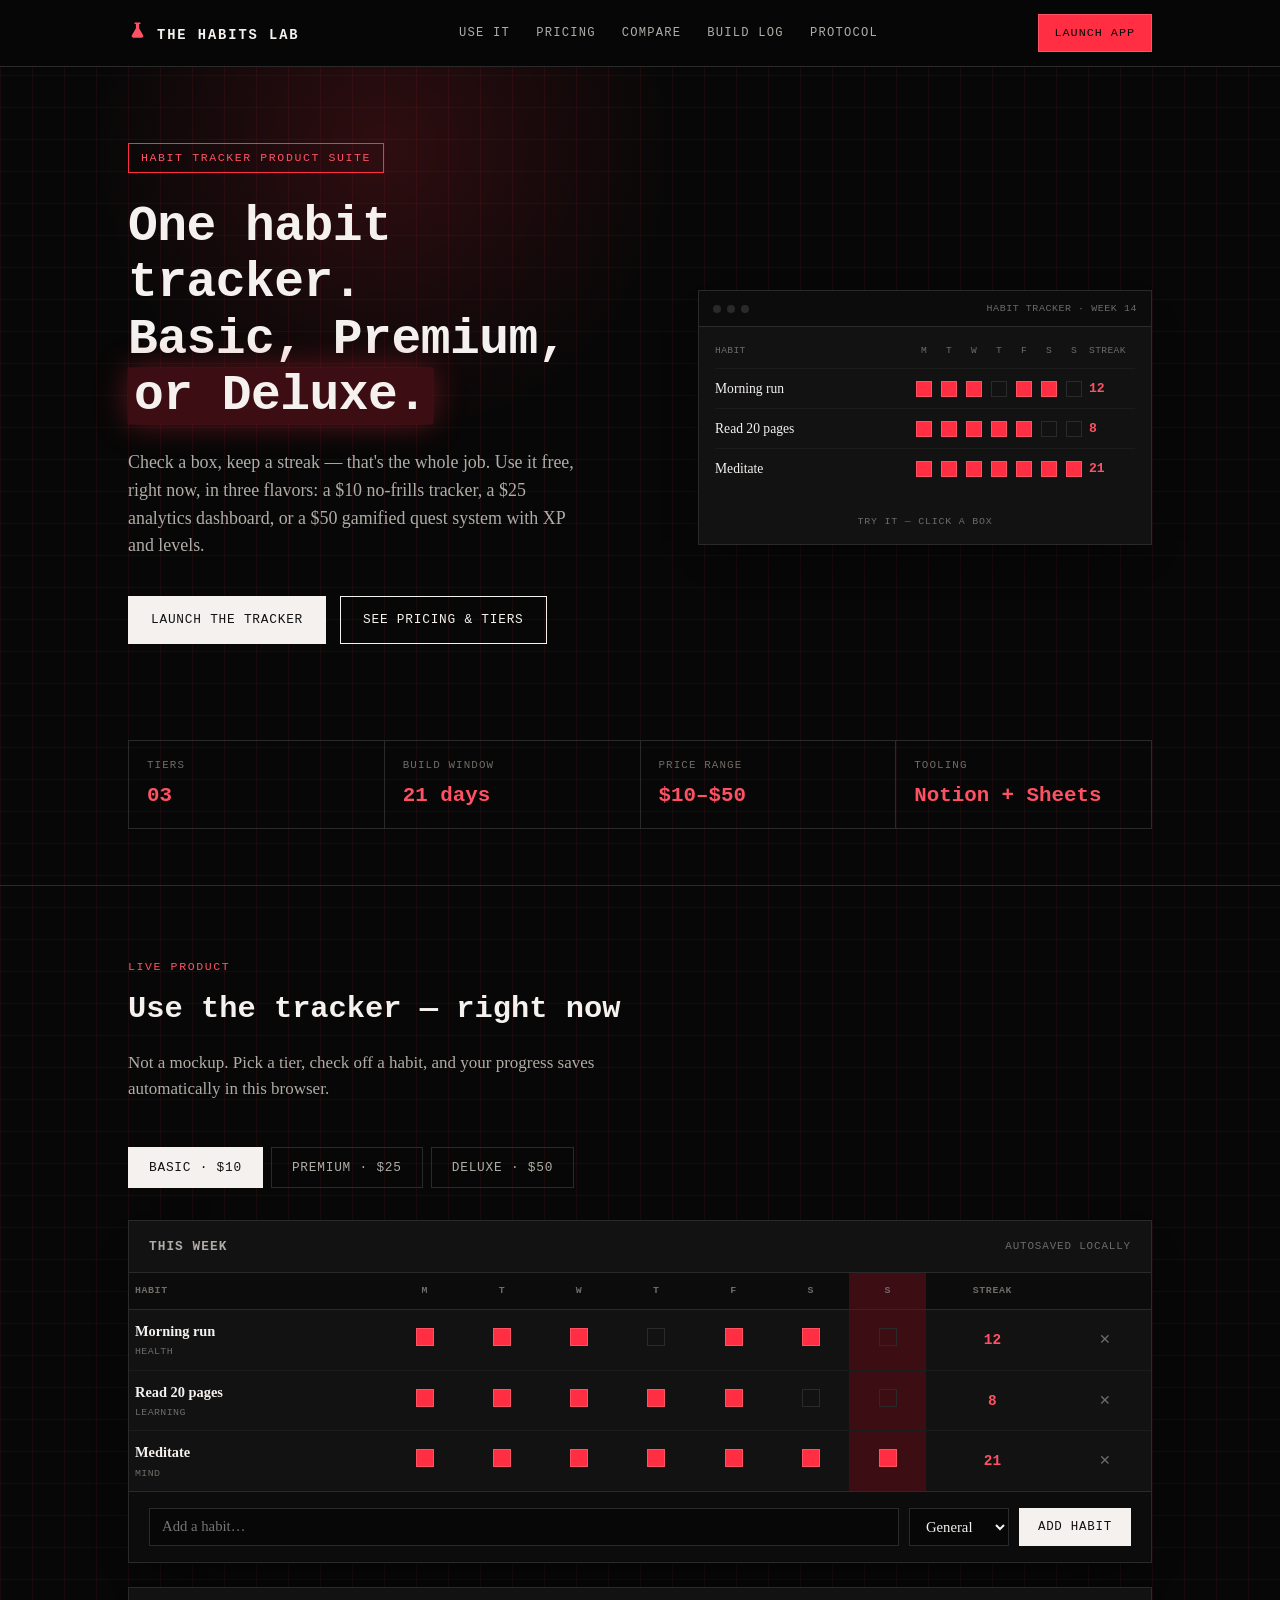
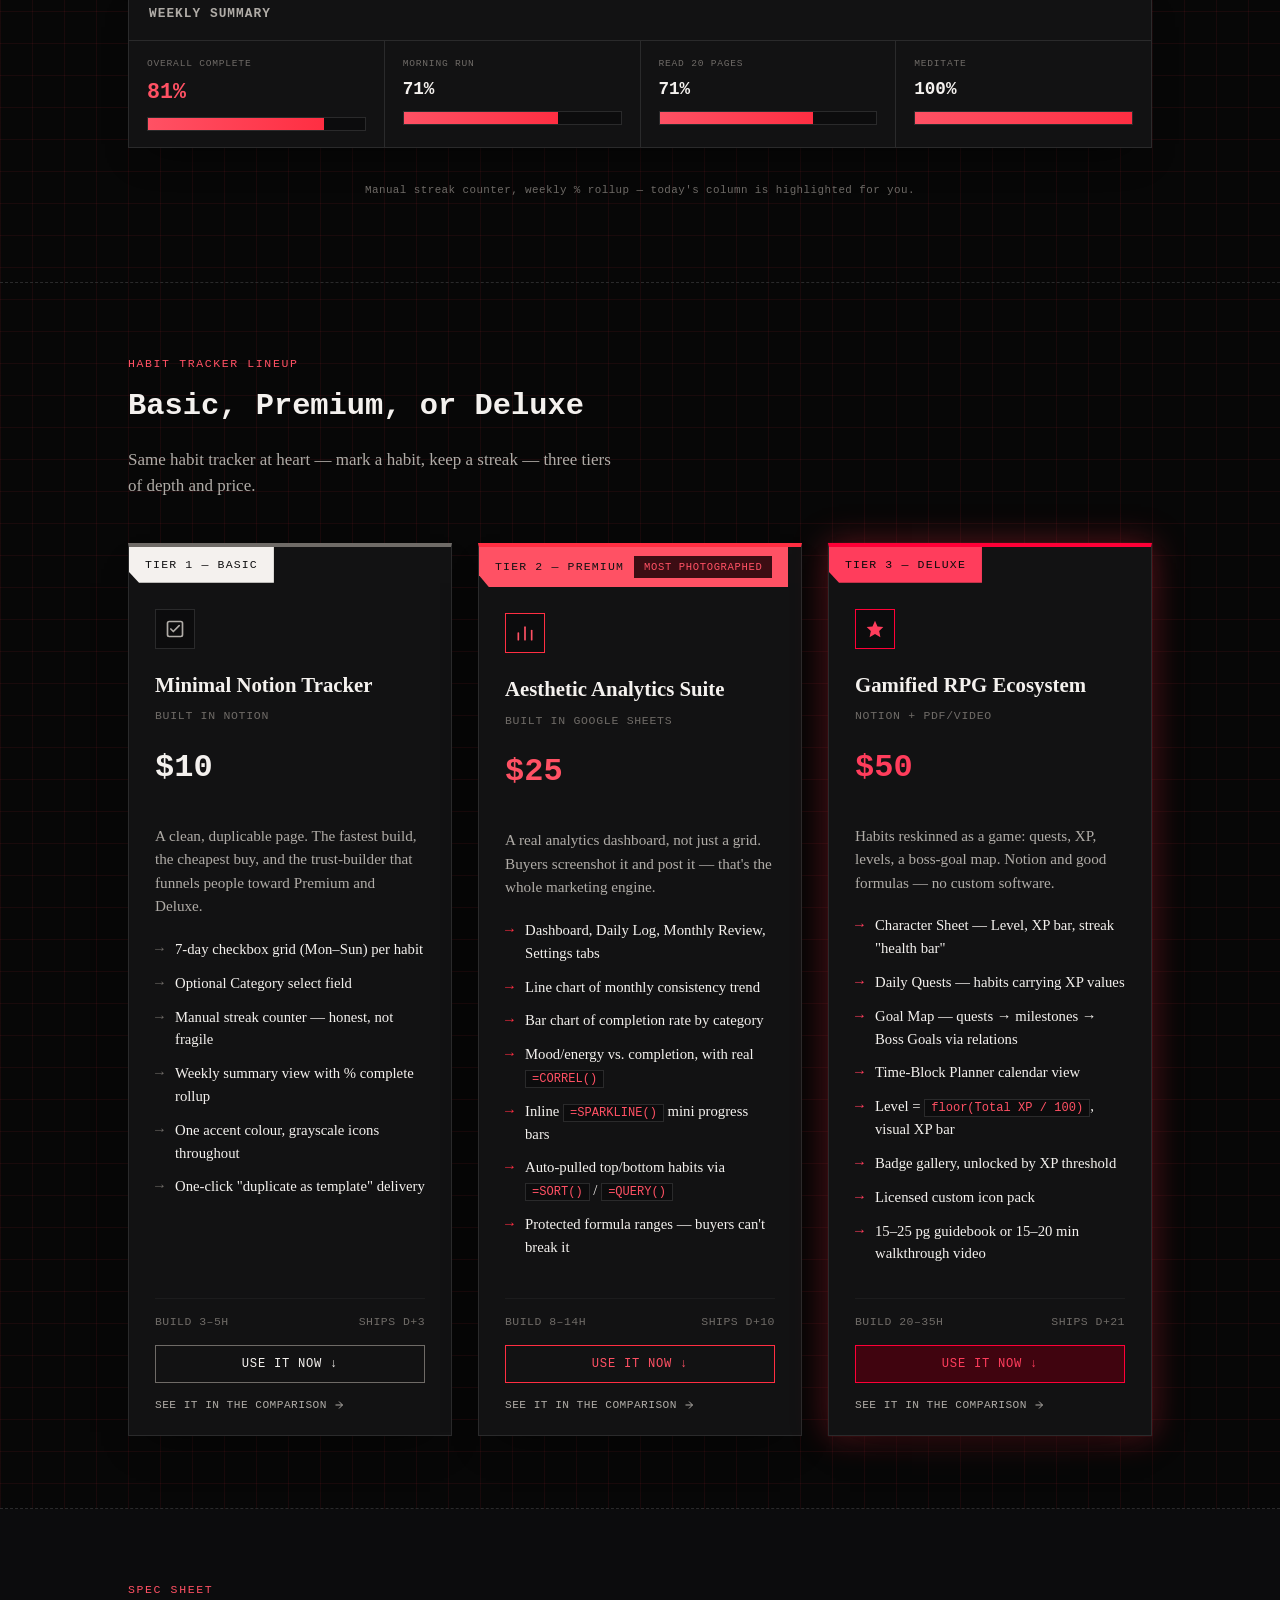
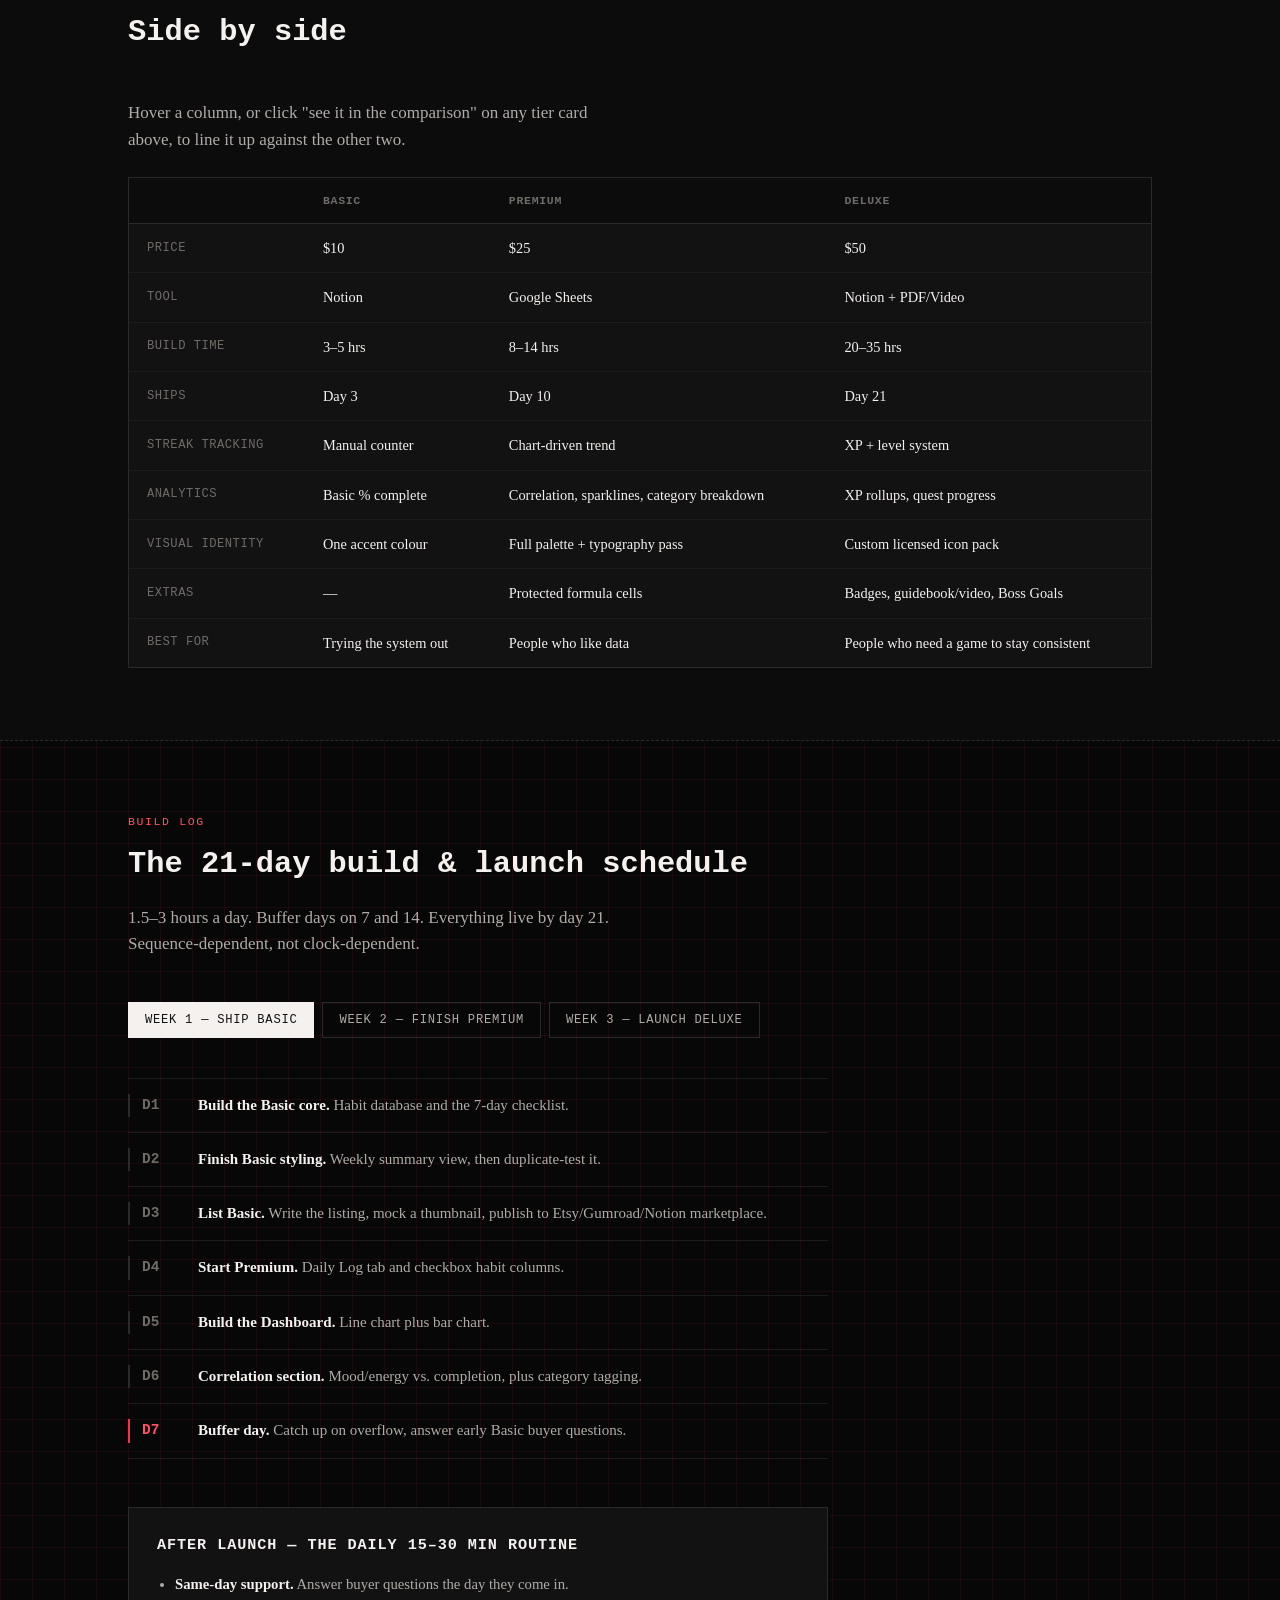
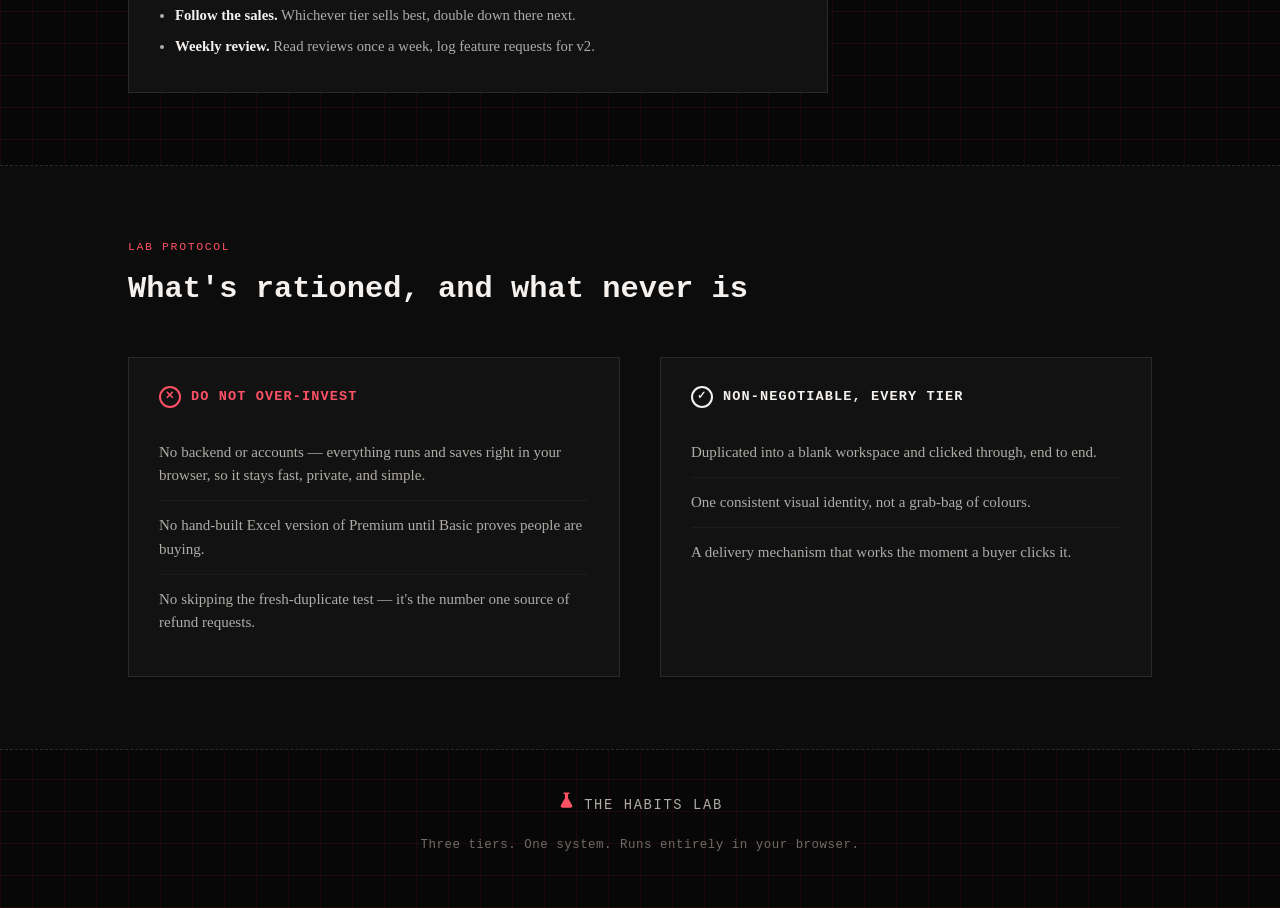
==== index.html @ ef9db080 "Fold Basic/Premium/Deluxe into a single, fully accessible one-page app Removes the separate basic.ht" ====
<!DOCTYPE html>
<html lang="en">
<head>
<meta charset="UTF-8">
<meta name="viewport" content="width=device-width, initial-scale=1.0">
<title>The Habits Lab — Habit Tracker: Basic, Premium &amp; Deluxe</title>
<meta name="description" content="The Habits Lab habit tracker, in three tiers: a $10 Notion checklist, a $25 Google Sheets analytics dashboard, and a $50 gamified Deluxe system. Specs, pricing, and the 21-day build log.">
<link rel="icon" href="data:image/svg+xml,<svg xmlns=%22http://www.w3.org/2000/svg%22 viewBox=%220 0 24 24%22><rect width=%2224%22 height=%2224%22 rx=%224%22 fill=%22%23070707%22/><path fill=%22%23ff2e42%22 d=%22M9 3a1 1 0 1 0 0 2h1v5.28L4.9 19.2A2 2 0 0 0 6.6 22.3h10.8a2 2 0 0 0 1.7-3.1L14 10.28V5h1a1 1 0 1 0 0-2H9z%22/></svg>">
<style>

  :root {
    --paper: #070707;
    --paper-raised: #121213;
    --paper-alt: #0c0c0d;
    --ink: #f4f1ee;
    --ink-soft: #b0aca7;
    --ink-faint: #6f6b67;
    --line: #2a2a2b;
    --line-soft: #1c1c1d;
    --accent: #ff2e42;
    --accent-strong: #ff5164;
    --accent-ink: #0a0a0a;
    --accent-tint: #3c0d13;
    --gold: #ff0037;
    --gold-strong: #ff3d5c;
    --gold-tint: #40040f;
    --verify: #f4f1ee;
    --glow: 0 0 1px rgba(255, 46, 66, 0.4), 0 0 32px rgba(255, 46, 66, 0.35);
    --glow-strong: 0 0 1px rgba(255, 61, 92, 0.6), 0 0 46px rgba(255, 20, 50, 0.55);
    --shadow: 0 18px 40px -22px rgba(0, 0, 0, 0.8);
    --shadow-hover: 0 26px 50px -18px rgba(0, 0, 0, 0.85);
    --grid-line: rgba(255, 46, 66, 0.075);
    --maxw: 1080px;
    --mono: ui-monospace, "SF Mono", "IBM Plex Mono", "Cascadia Mono", Menlo, Consolas, monospace;
    --serif: Georgia, "Iowan Old Style", "Palatino Linotype", "Book Antiqua", "PT Serif", serif;
  }

  /* Deliberately single-theme: the black/red identity holds regardless of the
     viewer's OS preference or theme toggle. */
  @media (prefers-color-scheme: light) { :root { color-scheme: dark; } }
  :root[data-theme="light"], :root[data-theme="dark"] { color-scheme: dark; }

  * { box-sizing: border-box; }
  html { scroll-behavior: smooth; }
  @media (prefers-reduced-motion: reduce) {
    html { scroll-behavior: auto; }
    * { animation-duration: 0.001ms !important; transition-duration: 0.001ms !important; }
  }

  body {
    margin: 0;
    background:
      repeating-linear-gradient(0deg, var(--grid-line) 0 1px, transparent 1px 32px),
      repeating-linear-gradient(90deg, var(--grid-line) 0 1px, transparent 1px 32px),
      var(--paper);
    color: var(--ink);
    font-family: var(--serif);
    line-height: 1.55;
    font-size: 17px;
  }

  .wrap { max-width: var(--maxw); margin: 0 auto; padding: 0 28px; }
  a { color: inherit; }

  .mono {
    font-family: var(--mono);
    text-transform: uppercase;
    letter-spacing: 0.08em;
  }

  code {
    font-family: var(--mono);
    background: var(--paper-alt);
    border: 1px solid var(--line);
    padding: 1px 6px;
    font-size: 0.82em;
    color: var(--accent-strong);
  }

  ::selection { background: var(--accent-tint); color: var(--ink); }

  /* ---------- Header ---------- */
  .site-header {
    position: sticky;
    top: 0;
    z-index: 50;
    background: color-mix(in srgb, var(--paper) 88%, transparent);
    backdrop-filter: blur(6px);
    border-bottom: 1px solid var(--line);
  }
  .header-inner {
    display: flex;
    align-items: center;
    justify-content: space-between;
    height: 66px;
    gap: 20px;
  }
  .brand {
    display: flex;
    align-items: baseline;
    gap: 10px;
    text-decoration: none;
    font-weight: 700;
  }
  .brand-mark { display: inline-flex; color: var(--accent-strong); }
  .brand-mark svg { width: 19px; height: 19px; }
  .brand-text { font-family: var(--mono); font-size: 0.86rem; letter-spacing: 0.14em; }

  .main-nav { display: flex; gap: 26px; }
  .main-nav a {
    font-family: var(--mono);
    text-decoration: none;
    color: var(--ink-soft);
    font-size: 0.76rem;
    letter-spacing: 0.1em;
    text-transform: uppercase;
    transition: color 0.15s ease;
  }
  .main-nav a:hover { color: var(--accent-strong); }

  .nav-cta {
    text-decoration: none;
    font-family: var(--mono);
    font-size: 0.74rem;
    letter-spacing: 0.08em;
    text-transform: uppercase;
    background: var(--accent);
    color: var(--accent-ink);
    padding: 9px 16px;
    white-space: nowrap;
    border: 1px solid var(--accent-strong);
    transition: background-color 0.15s ease, box-shadow 0.15s ease;
  }
  .nav-cta:hover { background: var(--accent-strong); box-shadow: var(--glow); }

  @media (max-width: 760px) { .main-nav { display: none; } }

  /* ---------- Hero ---------- */
  .hero { position: relative; padding: 76px 0 56px; border-bottom: 1px solid var(--line); overflow: hidden; }
  .hero::before {
    content: "";
    position: absolute;
    inset: 0;
    z-index: 0;
    pointer-events: none;
    background: radial-gradient(420px circle at var(--mx, 30%) var(--my, 10%), rgba(255, 46, 66, 0.16), transparent 70%);
  }
  .hero > .wrap { position: relative; z-index: 1; }
  .hero-grid { display: grid; grid-template-columns: 1.15fr 1fr; gap: 48px; align-items: center; margin-bottom: 48px; }
  @media (max-width: 900px) { .hero-grid { grid-template-columns: 1fr; } }
  .hero-tag {
    display: inline-block;
    font-family: var(--mono);
    font-size: 0.72rem;
    letter-spacing: 0.14em;
    text-transform: uppercase;
    color: var(--accent-strong);
    border: 1px solid var(--accent);
    padding: 5px 12px;
    margin-bottom: 26px;
  }
  .hero h1 {
    font-family: var(--mono);
    font-weight: 700;
    font-size: clamp(2rem, 4.4vw, 3.1rem);
    line-height: 1.14;
    letter-spacing: -0.01em;
    text-wrap: balance;
    max-width: 15ch;
    margin: 0 0 24px;
  }
  .hero h1 em {
    font-style: normal;
    background: var(--accent-tint);
    box-shadow: var(--glow);
    padding: 0 6px;
    box-decoration-break: clone;
    -webkit-box-decoration-break: clone;
  }
  .hero-sub {
    font-size: 1.12rem;
    color: var(--ink-soft);
    max-width: 52ch;
    margin: 0 0 36px;
  }
  .hero-actions { display: flex; gap: 14px; flex-wrap: wrap; margin-bottom: 48px; }
  .btn {
    font-family: var(--mono);
    text-decoration: none;
    font-size: 0.8rem;
    letter-spacing: 0.06em;
    text-transform: uppercase;
    padding: 13px 22px;
    display: inline-block;
    border: 1px solid var(--ink);
    transition: transform 0.12s ease, background 0.12s ease, color 0.12s ease;
  }
  .btn:hover { transform: translateY(-2px); }
  .btn-primary { background: var(--ink); color: var(--paper-raised); }
  .btn-primary:hover { background: var(--accent-strong); border-color: var(--accent-strong); color: var(--accent-ink); box-shadow: var(--glow); }
  .btn-ghost { background: transparent; color: var(--ink); }
  .btn-ghost:hover { border-color: var(--accent); color: var(--accent-strong); box-shadow: var(--glow); }

  .spec-sheet {
    display: grid;
    grid-template-columns: repeat(4, 1fr);
    border-top: 1px solid var(--line);
    border-left: 1px solid var(--line);
  }
  .spec-cell {
    border-right: 1px solid var(--line);
    border-bottom: 1px solid var(--line);
    padding: 16px 18px;
  }
  .spec-k {
    display: block;
    font-family: var(--mono);
    font-size: 0.68rem;
    letter-spacing: 0.1em;
    color: var(--ink-faint);
    text-transform: uppercase;
    margin-bottom: 6px;
  }
  .spec-v {
    font-family: var(--mono);
    font-size: 1.3rem;
    font-weight: 700;
    font-variant-numeric: tabular-nums;
    color: var(--accent-strong);
  }
  @media (max-width: 640px) { .spec-sheet { grid-template-columns: repeat(2, 1fr); } }

  /* ---------- Hero habit-tracker mockup ---------- */
  .tracker-preview {
    border: 1px solid var(--line);
    background: var(--paper-raised);
    box-shadow: var(--shadow);
  }
  .preview-bar {
    display: flex;
    align-items: center;
    gap: 6px;
    padding: 10px 14px;
    border-bottom: 1px solid var(--line);
    background: var(--paper-alt);
  }
  .preview-bar i { width: 8px; height: 8px; border-radius: 50%; background: var(--line); display: inline-block; }
  .preview-bar-title {
    margin-left: auto;
    font-family: var(--mono);
    font-size: 0.62rem;
    letter-spacing: 0.06em;
    color: var(--ink-faint);
  }
  .preview-body { padding: 8px 16px 16px; }
  .preview-row {
    display: grid;
    grid-template-columns: 1.3fr repeat(7, 20px) 46px;
    align-items: center;
    gap: 5px;
    padding: 9px 0;
    border-bottom: 1px solid var(--line-soft);
  }
  .preview-row:last-child { border-bottom: none; }
  .preview-head {
    font-family: var(--mono);
    font-size: 0.6rem;
    letter-spacing: 0.04em;
    color: var(--ink-faint);
    text-transform: uppercase;
  }
  .preview-head span { text-align: center; }
  .preview-head span:first-child, .preview-head span:last-child { text-align: left; }
  .preview-habit { font-size: 0.85rem; }
  .chk {
    appearance: none;
    -webkit-appearance: none;
    width: 16px;
    height: 16px;
    border: 1px solid var(--line);
    border-radius: 0;
    justify-self: center;
    display: inline-block;
    padding: 0;
    margin: 0;
    background: transparent;
    cursor: pointer;
    transition: background-color 0.12s ease, border-color 0.12s ease, transform 0.08s ease;
  }
  .chk:hover { border-color: var(--accent); transform: scale(1.15); }
  .chk:focus-visible { outline: 2px solid var(--accent); outline-offset: 2px; }
  .chk.on { background: var(--accent); border-color: var(--accent-strong); }
  .preview-streak {
    font-family: var(--mono);
    font-variant-numeric: tabular-nums;
    font-weight: 700;
    font-size: 0.82rem;
    color: var(--accent-strong);
    transition: color 0.15s ease;
  }
  .preview-streak.bump { color: var(--ink); text-shadow: 0 0 12px rgba(255, 46, 66, 0.9); }
  .preview-hint {
    text-align: center;
    font-size: 0.62rem;
    letter-spacing: 0.08em;
    color: var(--ink-faint);
    padding: 10px 0 14px;
  }

  /* ---------- Sections ---------- */
  .section { padding: 72px 0; border-bottom: 1px dashed var(--line); }
  .section-alt { background: var(--paper-alt); }
  .section-head { margin-bottom: 44px; }
  .section-kicker {
    font-family: var(--mono);
    font-size: 0.72rem;
    letter-spacing: 0.14em;
    text-transform: uppercase;
    color: var(--accent-strong);
    display: block;
    margin-bottom: 10px;
  }
  .section-title {
    font-family: var(--mono);
    font-weight: 700;
    font-size: clamp(1.4rem, 2.6vw, 1.9rem);
    margin: 0 0 12px;
    text-wrap: balance;
  }
  .section-sub { color: var(--ink-soft); max-width: 58ch; }

  /* ---------- Tier cards ---------- */
  .tier-grid {
    display: grid;
    grid-template-columns: repeat(3, 1fr);
    gap: 26px;
    perspective: 1200px;
  }
  @media (max-width: 940px) { .tier-grid { grid-template-columns: 1fr; } }

  .tier-card {
    background: var(--paper-raised);
    border: 1px solid var(--line);
    border-top: 4px solid var(--ink-faint);
    box-shadow: var(--shadow);
    display: flex;
    flex-direction: column;
    animation: card-in 0.5s ease both;
    transition: transform 0.15s ease-out, box-shadow 0.22s ease, border-color 0.22s ease;
    will-change: transform;
  }
  .tier-card:hover { transform: translateY(-6px); box-shadow: var(--shadow-hover); }
  .tier-card.tier-premium { border-top-color: var(--accent); }
  .tier-card.tier-deluxe { border-top-color: var(--gold); box-shadow: var(--shadow), var(--glow); }
  .tier-card.tier-deluxe:hover { box-shadow: var(--shadow-hover), var(--glow-strong); }
  .tier-card:nth-child(1) { animation-delay: 0s; }
  .tier-card:nth-child(2) { animation-delay: 0.08s; }
  .tier-card:nth-child(3) { animation-delay: 0.16s; }
  @keyframes card-in {
    from { opacity: 0; transform: translateY(14px); }
    to { opacity: 1; transform: translateY(0); }
  }
  @media (prefers-reduced-motion: reduce) { .tier-card { transition: none; } }

  .tier-tag {
    font-family: var(--mono);
    font-size: 0.72rem;
    letter-spacing: 0.1em;
    text-transform: uppercase;
    color: var(--paper-raised);
    background: var(--ink);
    padding: 9px 16px;
    align-self: flex-start;
    clip-path: polygon(0 0, 100% 0, 100% 100%, 10px 100%, 0 70%);
  }
  .tier-card.tier-premium .tier-tag { background: var(--accent-strong); }
  .tier-card.tier-deluxe .tier-tag { background: var(--gold-strong); color: var(--accent-ink); }
  .featured-badge {
    display: inline-block;
    font-family: var(--mono);
    font-size: 0.66rem;
    letter-spacing: 0.06em;
    text-transform: uppercase;
    color: var(--accent-strong);
    background: var(--accent-tint);
    padding: 3px 10px;
    margin-left: 10px;
  }

  .tier-body { padding: 26px 26px 24px; display: flex; flex-direction: column; flex-grow: 1; }

  .tier-icon {
    width: 40px;
    height: 40px;
    display: flex;
    align-items: center;
    justify-content: center;
    border: 1px solid var(--line);
    background: var(--paper-alt);
    color: var(--ink-soft);
    margin-bottom: 16px;
  }
  .tier-icon svg { width: 20px; height: 20px; stroke: currentColor; fill: none; stroke-width: 2; stroke-linecap: round; stroke-linejoin: round; }
  .tier-card.tier-premium .tier-icon { color: var(--accent-strong); border-color: var(--accent); }
  .tier-card.tier-deluxe .tier-icon { color: var(--gold-strong); border-color: var(--gold); }
  .tier-card.tier-deluxe .tier-icon svg { fill: currentColor; stroke: none; }

  .tier-name { font-size: 1.3rem; font-weight: 700; margin: 4px 0 6px; }
  .tier-tool { font-family: var(--mono); font-size: 0.72rem; letter-spacing: 0.06em; color: var(--ink-faint); text-transform: uppercase; margin-bottom: 18px; }

  .tier-price {
    font-family: var(--mono);
    font-size: 2rem;
    font-weight: 700;
    font-variant-numeric: tabular-nums;
    color: var(--accent-strong);
    margin-bottom: 16px;
  }
  .tier-card.tier-basic .tier-price { color: var(--ink); }
  .tier-card.tier-deluxe .tier-price { color: var(--gold-strong); }
  .tier-price span { color: var(--ink-faint); font-weight: 400; font-size: 1.1rem; margin: 0 3px; }

  .tier-desc { color: var(--ink-soft); font-size: 0.95rem; margin-bottom: 20px; }

  .tier-features { list-style: none; margin: 0 0 22px; padding: 0; flex-grow: 1; }
  .tier-features li {
    position: relative;
    padding-left: 20px;
    margin-bottom: 11px;
    font-size: 0.92rem;
  }
  .tier-features li::before {
    content: "\2192";
    position: absolute;
    left: 0;
    color: var(--accent);
    font-family: var(--mono);
  }
  .tier-card.tier-basic .tier-features li::before { color: var(--ink-faint); }
  .tier-card.tier-deluxe .tier-features li::before { color: var(--gold-strong); }

  .tier-meta {
    display: flex;
    justify-content: space-between;
    font-family: var(--mono);
    font-size: 0.72rem;
    letter-spacing: 0.04em;
    color: var(--ink-faint);
    border-top: 1px solid var(--line-soft);
    padding-top: 14px;
    text-transform: uppercase;
    margin-bottom: 14px;
  }

  .tier-demo-btn {
    display: block;
    width: 100%;
    text-align: center;
    text-decoration: none;
    font-family: var(--mono);
    font-size: 0.76rem;
    letter-spacing: 0.06em;
    text-transform: uppercase;
    color: var(--ink);
    background: transparent;
    border: 1px solid var(--ink);
    padding: 11px 16px;
    margin-bottom: 16px;
    cursor: pointer;
    transition: background-color 0.15s ease, color 0.15s ease, box-shadow 0.15s ease, transform 0.12s ease;
  }
  .tier-demo-btn:focus-visible { outline: 2px solid var(--accent); outline-offset: 2px; }
  .tier-demo-btn:hover { background: var(--accent-strong); border-color: var(--accent-strong); color: var(--accent-ink); box-shadow: var(--glow); transform: translateY(-1px); }
  .tier-card.tier-basic .tier-demo-btn { border-color: var(--ink-faint); }
  .tier-card.tier-premium .tier-demo-btn { border-color: var(--accent); color: var(--accent-strong); }
  .tier-card.tier-premium .tier-demo-btn:hover { color: var(--accent-ink); }
  .tier-card.tier-deluxe .tier-demo-btn { border-color: var(--gold); color: var(--gold-strong); background: var(--gold-tint); }
  .tier-card.tier-deluxe .tier-demo-btn:hover { background: var(--gold-strong); color: var(--accent-ink); box-shadow: var(--glow-strong); }

  .tier-compare-link {
    display: inline-flex;
    align-items: center;
    gap: 6px;
    font-family: var(--mono);
    font-size: 0.7rem;
    letter-spacing: 0.04em;
    text-transform: uppercase;
    color: var(--ink-soft);
    text-decoration: none;
    background: none;
    border: none;
    padding: 0;
    cursor: pointer;
  }
  .tier-compare-link:hover { color: var(--accent-strong); }
  .tier-compare-link svg { width: 12px; height: 12px; stroke: currentColor; fill: none; stroke-width: 2; transition: transform 0.15s ease; }
  .tier-compare-link:hover svg { transform: translateX(3px); }

  /* ---------- Compare table ---------- */
  .table-scroll { overflow-x: auto; border: 1px solid var(--line); background: var(--paper-raised); }
  .compare-table { width: 100%; border-collapse: collapse; min-width: 640px; }
  .compare-table th, .compare-table td {
    text-align: left;
    padding: 13px 18px;
    border-bottom: 1px solid var(--line-soft);
    font-size: 0.9rem;
    transition: background-color 0.2s ease;
  }
  .compare-table td.col-hover, .compare-table th.col-hover { background: var(--accent-tint); }
  .compare-table thead th {
    font-family: var(--mono);
    font-size: 0.72rem;
    letter-spacing: 0.06em;
    text-transform: uppercase;
    color: var(--ink-faint);
    background: var(--paper-alt);
    border-bottom: 1px solid var(--line);
  }
  .compare-table td:first-child, .compare-table th:first-child {
    font-family: var(--mono);
    font-size: 0.76rem;
    letter-spacing: 0.04em;
    text-transform: uppercase;
    color: var(--ink-faint);
    white-space: nowrap;
  }
  .compare-table tbody tr:last-child td { border-bottom: none; }
  .compare-table td.num { font-variant-numeric: tabular-nums; }

  /* ---------- Build log ---------- */
  .week-tabs { display: flex; gap: 8px; flex-wrap: wrap; margin-bottom: 40px; }
  .week-tab {
    font-family: var(--mono);
    cursor: pointer;
    background: transparent;
    border: 1px solid var(--line);
    color: var(--ink-soft);
    font-size: 0.76rem;
    letter-spacing: 0.06em;
    text-transform: uppercase;
    padding: 10px 16px;
    transition: all 0.15s ease;
  }
  .week-tab:hover { border-color: var(--accent); color: var(--accent-strong); }
  .week-tab.active { background: var(--ink); border-color: var(--ink); color: var(--paper-raised); }

  .day-list { display: none; list-style: none; margin: 0; padding: 0; max-width: 700px; }
  .day-list.active { display: block; }
  .day-list li {
    display: grid;
    grid-template-columns: 52px 1fr;
    gap: 18px;
    padding: 15px 0;
    border-bottom: 1px solid var(--line-soft);
  }
  .day-list li:first-child { border-top: 1px solid var(--line-soft); }
  .day-num {
    font-family: var(--mono);
    font-weight: 700;
    font-size: 0.9rem;
    color: var(--ink-faint);
    padding-left: 12px;
    border-left: 2px solid var(--line);
  }
  .day-list li.buffer .day-num { color: var(--accent-strong); border-left-color: var(--accent); }
  .day-list li div:last-child { color: var(--ink-soft); font-size: 0.94rem; }
  .day-list li strong { color: var(--ink); font-weight: 700; }

  .log-note {
    max-width: 700px;
    margin: 48px 0 0;
    border: 1px solid var(--line);
    background: var(--paper-raised);
    padding: 26px 28px;
  }
  .log-note h3 { font-family: var(--mono); font-size: 0.95rem; text-transform: uppercase; letter-spacing: 0.06em; margin: 0 0 16px; }
  .log-note ul { padding-left: 18px; margin: 0; color: var(--ink-soft); font-size: 0.92rem; }
  .log-note li { margin-bottom: 8px; }
  .log-note strong { color: var(--ink); }

  /* ---------- Protocol / philosophy ---------- */
  .protocol-grid { display: grid; grid-template-columns: 1fr 1fr; gap: 40px; }
  @media (max-width: 800px) { .protocol-grid { grid-template-columns: 1fr; } }
  .protocol-card { border: 1px solid var(--line); background: var(--paper-raised); padding: 28px 30px; }
  .protocol-card h3 {
    font-family: var(--mono);
    font-size: 0.85rem;
    letter-spacing: 0.08em;
    text-transform: uppercase;
    margin: 0 0 20px;
    display: flex;
    align-items: center;
    gap: 10px;
  }
  .stamp { display: inline-flex; align-items: center; justify-content: center; width: 22px; height: 22px; border: 2px solid currentColor; border-radius: 50%; font-size: 0.7rem; font-weight: 700; }
  .protocol-card.no h3 { color: var(--accent-strong); }
  .protocol-card.yes h3 { color: var(--verify); }
  .protocol-card ul { list-style: none; margin: 0; padding: 0; }
  .protocol-card li { padding: 13px 0; border-bottom: 1px solid var(--line-soft); color: var(--ink-soft); font-size: 0.94rem; }
  .protocol-card li:last-child { border-bottom: none; }

  /* ---------- Footer ---------- */
  .site-footer { padding: 40px 0; }
  .footer-inner {
    display: flex;
    flex-direction: column;
    align-items: center;
    gap: 8px;
    text-align: center;
    color: var(--ink-faint);
    font-family: var(--mono);
    font-size: 0.78rem;
    letter-spacing: 0.04em;
  }
  .footer-inner .brand-text { color: var(--ink-soft); letter-spacing: 0.12em; }

  /* ---------- Scroll progress ---------- */
  .scroll-bar {
    position: fixed;
    top: 0;
    left: 0;
    height: 3px;
    width: 0%;
    background: linear-gradient(90deg, var(--accent-strong), var(--accent));
    box-shadow: 0 0 10px rgba(255, 46, 66, 0.7);
    z-index: 200;
  }
  @media (prefers-reduced-motion: reduce) { .scroll-bar { transition: none; } }

  /* ---------- Perfect-week flash ---------- */
  @keyframes row-flash {
    0% { background-color: transparent; }
    25% { background-color: var(--accent-tint); box-shadow: inset 0 0 24px rgba(255, 46, 66, 0.5); }
    100% { background-color: transparent; box-shadow: none; }
  }
  .preview-row.flash { animation: row-flash 0.9s ease; }

  /* ---------- Accessibility utilities ---------- */
  .visually-hidden { position: absolute; width: 1px; height: 1px; padding: 0; margin: -1px; overflow: hidden; clip: rect(0,0,0,0); white-space: nowrap; border: 0; }
  .skip-link { position: absolute; left: -9999px; top: 0; background: var(--ink); color: var(--paper-raised); font-family: var(--mono); font-size: 0.8rem; letter-spacing: 0.06em; text-transform: uppercase; padding: 12px 18px; z-index: 1000; text-decoration: none; }
  .skip-link:focus { left: 12px; top: 12px; }

  /* ---------- App switcher (live product) ---------- */
  .app-tabs { display: flex; gap: 8px; flex-wrap: wrap; margin-bottom: 32px; }
  .app-tab { font-family: var(--mono); cursor: pointer; background: transparent; border: 1px solid var(--line); color: var(--ink-soft); font-size: 0.8rem; letter-spacing: 0.06em; text-transform: uppercase; padding: 12px 20px; transition: all 0.15s ease; }
  .app-tab:hover { border-color: var(--accent); color: var(--accent-strong); }
  .app-tab:focus-visible { outline: 2px solid var(--accent); outline-offset: 2px; }
  .app-tab.active { background: var(--ink); border-color: var(--ink); color: var(--paper-raised); }
  .app-tab[data-app="deluxe"].active { background: var(--gold-strong); border-color: var(--gold-strong); color: var(--accent-ink); }
  .app-panel { display: none; }
  .app-panel.active { display: block; }

  /* Shared panel components (used by all three trackers) */
  .panel { background: var(--paper-raised); border: 1px solid var(--line); box-shadow: var(--shadow); margin-bottom: 24px; }
  .panel.gilded { border-top: 3px solid var(--gold); box-shadow: var(--shadow), var(--glow-strong); }
  .panel-head { padding: 16px 20px; border-bottom: 1px solid var(--line); display: flex; align-items: center; justify-content: space-between; gap: 12px; flex-wrap: wrap; }
  .panel-head h3 { font-family: var(--mono); font-size: 0.8rem; letter-spacing: 0.08em; text-transform: uppercase; margin: 0; color: var(--ink-soft); }
  .panel-body { padding: 20px; }

  .stat-row { display: grid; grid-template-columns: repeat(auto-fit, minmax(130px,1fr)); gap: 1px; background: var(--line); }
  .stat-cell { background: var(--paper-raised); padding: 14px 16px; }
  .stat-k { display: block; font-family: var(--mono); font-size: 0.6rem; letter-spacing: 0.08em; color: var(--ink-faint); text-transform: uppercase; margin-bottom: 4px; }
  .stat-v { font-family: var(--mono); font-size: 1.35rem; font-weight: 700; color: var(--accent-strong); font-variant-numeric: tabular-nums; }

  .bar-label-row { display: flex; justify-content: space-between; font-family: var(--mono); font-size: 0.68rem; letter-spacing: 0.06em; text-transform: uppercase; color: var(--ink-faint); margin-bottom: 6px; }
  .bar-track { height: 14px; background: var(--paper-alt); border: 1px solid var(--line); overflow: hidden; margin-bottom: 16px; }
  .bar-fill { height: 100%; transition: width 0.4s ease; }

  .app-panel table { width: 100%; border-collapse: collapse; }
  .app-panel thead th { font-family: var(--mono); font-size: 0.62rem; letter-spacing: 0.06em; text-transform: uppercase; color: var(--ink-faint); text-align: center; padding: 10px 6px; border-bottom: 1px solid var(--line); background: var(--paper-alt); }
  .app-panel thead th:first-child, .app-panel thead th:last-child { text-align: left; }
  .app-panel tbody td { padding: 10px 6px; border-bottom: 1px solid var(--line-soft); text-align: center; font-size: 0.9rem; }
  .app-panel tbody tr:last-child td { border-bottom: none; }
  .app-panel .today-col { background: var(--accent-tint); }
  .habit-cell { text-align: left !important; }
  .habit-name { font-weight: 700; }
  .habit-cat { display: block; font-family: var(--mono); font-size: 0.62rem; letter-spacing: 0.04em; text-transform: uppercase; color: var(--ink-faint); margin-top: 2px; }

  .app-chk { appearance: none; -webkit-appearance: none; width: 18px; height: 18px; border: 1px solid var(--line); display: inline-block; padding: 0; margin: 0; background: transparent; cursor: pointer; transition: background-color 0.12s ease, border-color 0.12s ease, transform 0.08s ease; }
  .app-chk:hover { border-color: var(--accent); transform: scale(1.15); }
  .app-chk:focus-visible { outline: 2px solid var(--accent); outline-offset: 2px; }
  .app-chk.on { background: var(--accent); border-color: var(--accent-strong); }

  .streak-val { font-family: var(--mono); font-variant-numeric: tabular-nums; font-weight: 700; color: var(--accent-strong); transition: color 0.15s ease; }
  .streak-val.bump { color: var(--ink); text-shadow: 0 0 12px rgba(255, 46, 66, 0.9); }
  .bas-row.flash { animation: row-flash 0.9s ease; }

  .app-del-btn { background: none; border: none; color: var(--ink-faint); cursor: pointer; font-family: var(--mono); font-size: 0.9rem; padding: 4px 6px; line-height: 1; }
  .app-del-btn:hover, .app-del-btn:focus-visible { color: var(--accent-strong); }

  .app-add-row { padding: 16px 20px; display: flex; gap: 10px; flex-wrap: wrap; border-top: 1px solid var(--line); background: var(--paper-alt); }
  .app-panel input[type="text"], .app-panel select { font-family: var(--serif); font-size: 0.92rem; background: var(--paper); color: var(--ink); border: 1px solid var(--line); padding: 9px 12px; }
  .app-panel input[type="text"] { flex: 1; min-width: 150px; }
  .app-panel input[type="text"]:focus, .app-panel select:focus { outline: 2px solid var(--accent); outline-offset: 1px; }
  .app-btn { font-family: var(--mono); text-decoration: none; font-size: 0.78rem; letter-spacing: 0.06em; text-transform: uppercase; padding: 10px 18px; border: 1px solid var(--ink); background: var(--ink); color: var(--paper-raised); cursor: pointer; transition: transform 0.12s ease, background 0.12s ease, box-shadow 0.12s ease; }
  .app-btn:hover { background: var(--accent-strong); border-color: var(--accent-strong); color: var(--accent-ink); box-shadow: var(--glow); transform: translateY(-1px); }
  .app-btn-ghost { background: transparent; color: var(--ink-soft); border: 1px solid var(--line); }
  .app-btn-ghost:hover { border-color: var(--accent); color: var(--accent-strong); box-shadow: none; }

  .summary-grid { display: grid; grid-template-columns: repeat(auto-fit, minmax(150px, 1fr)); gap: 1px; background: var(--line); }
  .summary-cell { background: var(--paper-raised); padding: 16px 18px; }

  /* ---------- Premium (nested tabs, charts) ---------- */
  .tab-btn { font-family: var(--mono); cursor: pointer; background: transparent; border: 1px solid var(--line); color: var(--ink-soft); font-size: 0.74rem; letter-spacing: 0.06em; text-transform: uppercase; padding: 9px 14px; transition: all 0.15s ease; }
  .tab-btn:hover { border-color: var(--accent); color: var(--accent-strong); }
  .tab-btn:focus-visible { outline: 2px solid var(--accent); outline-offset: 2px; }
  .tab-btn.active { background: var(--ink); border-color: var(--ink); color: var(--paper-raised); }
  .tab-panel { display: none; }
  .tab-panel.active { display: block; }
  .grid-2 { display: grid; grid-template-columns: 1.3fr 1fr; gap: 24px; }
  @media (max-width: 800px) { .grid-2 { grid-template-columns: 1fr; } }
  svg.chart { width: 100%; height: auto; display: block; }
  .chart-line { fill: none; stroke: var(--accent-strong); stroke-width: 2.5; }
  .chart-area { opacity: 0.5; }
  .chart-axis { stroke: var(--line); stroke-width: 1; }
  .chart-dot { fill: var(--accent-strong); }
  .bar-rect { fill: var(--accent); transition: fill 0.15s ease; }
  .bar-rect:hover { fill: var(--accent-strong); }
  .bar-label { font-family: var(--mono); font-size: 9px; fill: var(--ink-faint); text-transform: uppercase; }
  .bar-value { font-family: var(--mono); font-size: 10px; fill: var(--ink); font-weight: 700; }
  .spark-cell { width: 90px; }
  .slider-row { display: flex; align-items: center; gap: 12px; margin-bottom: 14px; }
  .slider-row label { font-family: var(--mono); font-size: 0.72rem; letter-spacing: 0.04em; text-transform: uppercase; color: var(--ink-soft); width: 90px; flex-shrink: 0; }
  input[type="range"] { flex: 1; accent-color: var(--accent-strong); }
  input[type="range"]:focus-visible { outline: 2px solid var(--accent); outline-offset: 2px; }
  .slider-val { font-family: var(--mono); font-weight: 700; color: var(--accent-strong); width: 24px; text-align: right; }
  .log-habit-row { display: flex; align-items: center; gap: 12px; padding: 10px 0; border-bottom: 1px solid var(--line-soft); }
  .log-habit-row:last-child { border-bottom: none; }
  .settings-row { display: flex; align-items: center; gap: 10px; padding: 10px 0; border-bottom: 1px solid var(--line-soft); }
  .settings-row:last-child { border-bottom: none; }
  .settings-row span { flex: 1; }
  .lock-note { display: flex; align-items: center; gap: 10px; font-family: var(--mono); font-size: 0.7rem; letter-spacing: 0.04em; text-transform: uppercase; color: var(--ink-faint); background: var(--paper-alt); border: 1px solid var(--line); padding: 12px 16px; margin-bottom: 20px; }
  tbody tr.top-row td:first-child { color: var(--accent-strong); font-weight: 700; }
  tbody tr.bottom-row td:first-child { color: var(--ink-faint); }

  /* ---------- Deluxe (RPG game) ---------- */
  .sheet-top { display: flex; align-items: center; gap: 18px; flex-wrap: wrap; margin-bottom: 22px; }
  .avatar { width: 60px; height: 60px; border: 2px solid var(--gold); display: flex; align-items: center; justify-content: center; background: var(--gold-tint); flex-shrink: 0; box-shadow: var(--glow-strong); }
  .avatar svg { width: 30px; height: 30px; fill: var(--gold-strong); }
  .sheet-name { font-family: var(--mono); font-weight: 700; font-size: 1.25rem; letter-spacing: 0.02em; }
  .sheet-level { font-family: var(--mono); font-size: 0.78rem; color: var(--gold-strong); letter-spacing: 0.06em; text-transform: uppercase; margin-top: 4px; display: flex; align-items: center; gap: 8px; flex-wrap: wrap; }
  .class-chip { background: var(--gold-tint); border: 1px solid var(--gold); padding: 2px 8px; color: var(--ink); }
  .bar-fill.xp { background: linear-gradient(90deg, var(--gold-strong), var(--gold)); box-shadow: 0 0 12px rgba(255,20,50,0.6); }
  .bar-fill.health { background: linear-gradient(90deg, var(--accent-strong), var(--accent)); }
  .bar-fill.boss { background: linear-gradient(90deg, var(--gold), var(--accent-strong)); }

  .quest-row { display: flex; align-items: center; gap: 14px; padding: 13px 0; border-bottom: 1px solid var(--line-soft); }
  .quest-row:last-child { border-bottom: none; }
  .quest-chk { appearance: none; -webkit-appearance: none; width: 22px; height: 22px; border: 2px solid var(--line); flex-shrink: 0; cursor: pointer; transition: all 0.12s ease; position: relative; }
  .quest-chk:hover { border-color: var(--gold); transform: scale(1.1); }
  .quest-chk:focus-visible { outline: 2px solid var(--gold); outline-offset: 2px; }
  .quest-chk.on { background: var(--gold-strong); border-color: var(--gold); box-shadow: var(--glow-strong); }
  .quest-chk.on::after { content: "\2713"; position: absolute; inset: 0; display: flex; align-items: center; justify-content: center; color: var(--accent-ink); font-size: 14px; font-weight: 700; }
  .quest-name { flex: 1; font-size: 0.96rem; }
  .quest-name.done { color: var(--ink-faint); text-decoration: line-through; }
  .quest-xp { font-family: var(--mono); font-size: 0.76rem; color: var(--gold-strong); font-weight: 700; white-space: nowrap; }
  .quest-cat { font-family: var(--mono); font-size: 0.62rem; letter-spacing: 0.04em; text-transform: uppercase; color: var(--ink-faint); }

  .xp-float { position: fixed; pointer-events: none; font-family: var(--mono); font-weight: 700; color: var(--gold-strong); text-shadow: 0 0 10px rgba(255,20,50,0.8); z-index: 999; animation: floatUp 1s ease forwards; }
  @keyframes floatUp { from { opacity: 1; transform: translateY(0); } to { opacity: 0; transform: translateY(-36px); } }

  .levelup-toast { position: fixed; top: 24px; left: 50%; transform: translateX(-50%) translateY(-20px); opacity: 0; background: var(--paper-raised); border: 1px solid var(--gold); box-shadow: var(--glow-strong); padding: 14px 26px; font-family: var(--mono); font-size: 0.85rem; letter-spacing: 0.06em; text-transform: uppercase; color: var(--gold-strong); z-index: 1000; transition: opacity 0.3s ease, transform 0.3s ease; }
  .levelup-toast.show { opacity: 1; transform: translateX(-50%) translateY(0); }

  .goal-map { display: flex; flex-direction: column; gap: 14px; }
  .goal-tier { border: 1px solid var(--line); background: var(--paper-alt); padding: 14px 18px; }
  .goal-tier.reached { border-color: var(--gold); background: var(--gold-tint); }
  .goal-tier-head { display: flex; justify-content: space-between; align-items: center; margin-bottom: 8px; }
  .goal-tier-name { font-family: var(--mono); font-size: 0.82rem; font-weight: 700; letter-spacing: 0.04em; }
  .goal-tier.reached .goal-tier-name { color: var(--gold-strong); }
  .goal-tier-xp { font-family: var(--mono); font-size: 0.7rem; color: var(--ink-faint); }
  .goal-arrow { text-align: center; color: var(--ink-faint); font-family: var(--mono); font-size: 0.8rem; }

  .badge-grid { display: grid; grid-template-columns: repeat(auto-fill, minmax(110px, 1fr)); gap: 14px; }
  .badge { border: 1px solid var(--line); background: var(--paper-alt); padding: 16px 10px; text-align: center; transition: all 0.2s ease; }
  .badge.unlocked { border-color: var(--gold); background: var(--gold-tint); box-shadow: var(--glow-strong); }
  .badge-icon { font-size: 1.6rem; margin-bottom: 8px; filter: grayscale(1) opacity(0.4); }
  .badge.unlocked .badge-icon { filter: none; }
  .badge-name { font-family: var(--mono); font-size: 0.64rem; letter-spacing: 0.04em; text-transform: uppercase; color: var(--ink-faint); }
  .badge.unlocked .badge-name { color: var(--ink); }
  .badge-req { font-family: var(--mono); font-size: 0.58rem; color: var(--ink-faint); margin-top: 3px; }

  .adv-log { list-style: none; margin: 0; padding: 0; max-height: 220px; overflow-y: auto; }
  .adv-log li { display: flex; justify-content: space-between; gap: 12px; padding: 9px 0; border-bottom: 1px solid var(--line-soft); font-size: 0.86rem; }
  .adv-log li:last-child { border-bottom: none; }
  .adv-log time { font-family: var(--mono); font-size: 0.66rem; color: var(--ink-faint); white-space: nowrap; }

  .hint { font-family: var(--mono); font-size: 0.68rem; letter-spacing: 0.04em; color: var(--ink-faint); text-align: center; padding: 10px 0 0; }

</style>
</head>
<body>

<a class="skip-link" href="#app">Skip to the tracker</a>
<div class="scroll-bar" id="scrollBar"></div>

<header class="site-header">
  <div class="wrap header-inner">
    <a class="brand" href="#top">
      <span class="brand-mark"><svg viewBox="0 0 24 24" fill="currentColor" aria-hidden="true"><path d="M9 3a1 1 0 1 0 0 2h1v5.28L4.9 19.2A2 2 0 0 0 6.6 22.3h10.8a2 2 0 0 0 1.7-3.1L14 10.28V5h1a1 1 0 1 0 0-2H9z"></path></svg></span>
      <span class="brand-text">THE HABITS LAB</span>
    </a>
    <nav class="main-nav" aria-label="Primary">
      <a href="#app">Use It</a>
      <a href="#tiers">Pricing</a>
      <a href="#compare">Compare</a>
      <a href="#log">Build Log</a>
      <a href="#protocol">Protocol</a>
    </nav>
    <a class="nav-cta" href="#app">Launch App</a>
  </div>
</header>

<main id="top">

  <section class="hero">
    <div class="wrap">
      <div class="hero-grid">
        <div class="hero-copy">
          <span class="hero-tag">Habit Tracker Product Suite</span>
          <h1>One habit tracker.<br>Basic, Premium, <em>or Deluxe.</em></h1>
          <p class="hero-sub">
            Check a box, keep a streak — that's the whole job. Use it free, right now, in three
            flavors: a $10 no-frills tracker, a $25 analytics dashboard, or a $50 gamified quest
            system with XP and levels.
          </p>
          <div class="hero-actions">
            <a href="#app" class="btn btn-primary">Launch the tracker</a>
            <a href="#tiers" class="btn btn-ghost">See pricing &amp; tiers</a>
          </div>
        </div>
        <div class="hero-visual">
          <div class="tracker-preview">
            <div class="preview-bar"><i></i><i></i><i></i><span class="preview-bar-title">HABIT TRACKER · WEEK 14</span></div>
            <div class="preview-body">
              <div class="preview-row preview-head">
                <span>Habit</span><span>M</span><span>T</span><span>W</span><span>T</span><span>F</span><span>S</span><span>S</span><span>Streak</span>
              </div>
              <div class="preview-row">
                <span class="preview-habit">Morning run</span>
                <button type="button" class="chk on" aria-pressed="true" aria-label="Monday, Morning run"></button>
                <button type="button" class="chk on" aria-pressed="true" aria-label="Tuesday, Morning run"></button>
                <button type="button" class="chk on" aria-pressed="true" aria-label="Wednesday, Morning run"></button>
                <button type="button" class="chk" aria-pressed="false" aria-label="Thursday, Morning run"></button>
                <button type="button" class="chk on" aria-pressed="true" aria-label="Friday, Morning run"></button>
                <button type="button" class="chk on" aria-pressed="true" aria-label="Saturday, Morning run"></button>
                <button type="button" class="chk" aria-pressed="false" aria-label="Sunday, Morning run"></button>
                <span class="preview-streak">12</span>
              </div>
              <div class="preview-row">
                <span class="preview-habit">Read 20 pages</span>
                <button type="button" class="chk on" aria-pressed="true" aria-label="Monday, Read 20 pages"></button>
                <button type="button" class="chk on" aria-pressed="true" aria-label="Tuesday, Read 20 pages"></button>
                <button type="button" class="chk on" aria-pressed="true" aria-label="Wednesday, Read 20 pages"></button>
                <button type="button" class="chk on" aria-pressed="true" aria-label="Thursday, Read 20 pages"></button>
                <button type="button" class="chk on" aria-pressed="true" aria-label="Friday, Read 20 pages"></button>
                <button type="button" class="chk" aria-pressed="false" aria-label="Saturday, Read 20 pages"></button>
                <button type="button" class="chk" aria-pressed="false" aria-label="Sunday, Read 20 pages"></button>
                <span class="preview-streak">8</span>
              </div>
              <div class="preview-row">
                <span class="preview-habit">Meditate</span>
                <button type="button" class="chk on" aria-pressed="true" aria-label="Monday, Meditate"></button>
                <button type="button" class="chk on" aria-pressed="true" aria-label="Tuesday, Meditate"></button>
                <button type="button" class="chk on" aria-pressed="true" aria-label="Wednesday, Meditate"></button>
                <button type="button" class="chk on" aria-pressed="true" aria-label="Thursday, Meditate"></button>
                <button type="button" class="chk on" aria-pressed="true" aria-label="Friday, Meditate"></button>
                <button type="button" class="chk on" aria-pressed="true" aria-label="Saturday, Meditate"></button>
                <button type="button" class="chk on" aria-pressed="true" aria-label="Sunday, Meditate"></button>
                <span class="preview-streak">21</span>
              </div>
            </div>
            <div class="preview-hint mono">Try it — click a box</div>
          </div>
        </div>
      </div>
      <div class="spec-sheet">
        <div class="spec-cell"><span class="spec-k">Tiers</span><span class="spec-v">03</span></div>
        <div class="spec-cell"><span class="spec-k">Build window</span><span class="spec-v" data-count-to="21" data-suffix=" days">21 days</span></div>
        <div class="spec-cell"><span class="spec-k">Price range</span><span class="spec-v">$10–$50</span></div>
        <div class="spec-cell"><span class="spec-k">Tooling</span><span class="spec-v">Notion + Sheets</span></div>
      </div>
    </div>
  </section>

  <section id="app" class="section">
    <div class="wrap">
      <div class="section-head">
        <span class="section-kicker">Live product</span>
        <h2 class="section-title">Use the tracker — right now</h2>
        <p class="section-sub">Not a mockup. Pick a tier, check off a habit, and your progress saves automatically in this browser.</p>
      </div>

      <div class="app-tabs" role="tablist" aria-label="Choose a tracker tier">
        <button type="button" class="app-tab active" id="app-tab-basic" data-app="basic" role="tab" aria-selected="true" aria-controls="app-panel-basic">Basic · $10</button>
        <button type="button" class="app-tab" id="app-tab-premium" data-app="premium" role="tab" aria-selected="false" aria-controls="app-panel-premium">Premium · $25</button>
        <button type="button" class="app-tab" id="app-tab-deluxe" data-app="deluxe" role="tab" aria-selected="false" aria-controls="app-panel-deluxe">Deluxe · $50</button>
      </div>

      <div class="app-panel active" id="app-panel-basic" role="tabpanel" aria-labelledby="app-tab-basic">
        <div class="panel">
          <div class="panel-head"><h3>This week</h3><span class="mono" style="font-size:.68rem;color:var(--ink-faint)">Autosaved locally</span></div>
          <div style="overflow-x:auto;">
            <table>
              <thead>
                <tr>
                  <th class="habit-cell" scope="col">Habit</th>
                  <th scope="col" data-day="0">M</th><th scope="col" data-day="1">T</th><th scope="col" data-day="2">W</th><th scope="col" data-day="3">T</th><th scope="col" data-day="4">F</th><th scope="col" data-day="5">S</th><th scope="col" data-day="6">S</th>
                  <th scope="col">Streak</th><th scope="col"><span class="visually-hidden">Remove</span></th>
                </tr>
              </thead>
              <tbody id="bas-body"></tbody>
            </table>
          </div>
          <form class="app-add-row" id="bas-add-form">
            <label for="bas-new-name" class="visually-hidden">New habit name</label>
            <input type="text" id="bas-new-name" placeholder="Add a habit&hellip;" required maxlength="40">
            <label for="bas-new-cat" class="visually-hidden">New habit category</label>
            <select id="bas-new-cat">
              <option>General</option><option>Health</option><option>Mind</option><option>Work</option><option>Learning</option>
            </select>
            <button type="submit" class="app-btn">Add habit</button>
          </form>
        </div>
        <div class="panel">
          <div class="panel-head"><h3>Weekly summary</h3></div>
          <div class="summary-grid" id="bas-summary" aria-live="polite"></div>
        </div>
        <p class="hint">Manual streak counter, weekly % rollup &mdash; today's column is highlighted for you.</p>
      </div>

      <div class="app-panel" id="app-panel-premium" role="tabpanel" aria-labelledby="app-tab-premium" hidden>
        <div class="app-tabs" role="tablist" aria-label="Premium dashboard sections" style="margin-bottom:20px;">
          <button type="button" class="tab-btn active" data-tab="dashboard" role="tab" aria-selected="true">Dashboard</button>
          <button type="button" class="tab-btn" data-tab="log" role="tab" aria-selected="false">Daily Log</button>
          <button type="button" class="tab-btn" data-tab="review" role="tab" aria-selected="false">Monthly Review</button>
          <button type="button" class="tab-btn" data-tab="settings" role="tab" aria-selected="false">Settings</button>
        </div>

        <div class="tab-panel active" id="prem-panel-dashboard">
          <div class="stat-row" id="prem-stat-row" aria-live="polite" style="margin-bottom:24px;"></div>
          <div class="grid-2">
            <div class="panel">
              <div class="panel-head"><h3>30-day consistency trend</h3></div>
              <div class="panel-body"><svg class="chart" id="prem-trend-chart" viewBox="0 0 600 220" preserveAspectRatio="none"></svg></div>
            </div>
            <div class="panel">
              <div class="panel-head"><h3>Completion by category</h3></div>
              <div class="panel-body"><svg class="chart" id="prem-bar-chart" viewBox="0 0 320 220" preserveAspectRatio="xMidYMid meet"></svg></div>
            </div>
          </div>
          <div class="panel">
            <div class="panel-head"><h3>Per-habit sparklines &middot; last 14 days</h3></div>
            <div class="panel-body" style="padding:0;">
              <table>
                <thead><tr><th scope="col">Habit</th><th scope="col">14-day trend</th><th scope="col">Completion</th></tr></thead>
                <tbody id="prem-spark-body"></tbody>
              </table>
            </div>
          </div>
        </div>

        <div class="tab-panel" id="prem-panel-log">
          <div class="panel">
            <div class="panel-head"><h3>Today's log</h3><span class="mono" style="font-size:.68rem;color:var(--ink-faint)" id="prem-log-date"></span></div>
            <div class="panel-body">
              <div id="prem-log-habits"></div>
              <div style="margin-top:18px;">
                <div class="slider-row"><label for="prem-mood-slider">Mood</label><input type="range" id="prem-mood-slider" min="1" max="5" value="3"><span class="slider-val" id="prem-mood-val">3</span></div>
                <div class="slider-row"><label for="prem-energy-slider">Energy</label><input type="range" id="prem-energy-slider" min="1" max="5" value="3"><span class="slider-val" id="prem-energy-val">3</span></div>
              </div>
              <button type="button" class="app-btn" id="prem-save-log-btn">Save today's log</button>
              <p class="hint" id="prem-log-saved-hint" role="status" style="visibility:hidden;">Saved &mdash; dashboard updated.</p>
            </div>
          </div>
        </div>

        <div class="tab-panel" id="prem-panel-review">
          <div class="panel">
            <div class="panel-head"><h3>Top &amp; bottom habits &middot; auto-sorted</h3></div>
            <div class="panel-body" style="padding:0;">
              <table>
                <thead><tr><th scope="col">Habit</th><th scope="col">Category</th><th scope="col">14-day completion</th></tr></thead>
                <tbody id="prem-review-body"></tbody>
              </table>
            </div>
          </div>
        </div>

        <div class="tab-panel" id="prem-panel-settings">
          <div class="lock-note">🔒 Formula ranges (charts, correlation, sparklines) are protected &mdash; only habit data is editable, so nothing here breaks.</div>
          <div class="panel">
            <div class="panel-head"><h3>Habits</h3></div>
            <div class="panel-body">
              <div id="prem-settings-list"></div>
              <form class="app-add-row" id="prem-settings-add-form" style="padding:16px 0 0;border:none;background:none;">
                <label for="prem-settings-new-name" class="visually-hidden">New habit name</label>
                <input type="text" id="prem-settings-new-name" placeholder="New habit&hellip;" required maxlength="40">
                <label for="prem-settings-new-cat" class="visually-hidden">New habit category</label>
                <select id="prem-settings-new-cat">
                  <option>Health</option><option>Mind</option><option>Work</option><option>Learning</option><option>General</option>
                </select>
                <button type="submit" class="app-btn">Add habit</button>
              </form>
            </div>
          </div>
        </div>
      </div>

      <div class="app-panel" id="app-panel-deluxe" role="tabpanel" aria-labelledby="app-tab-deluxe" hidden>
        <div class="panel gilded">
          <div class="panel-head"><h3>Character sheet</h3></div>
          <div class="panel-body">
            <div class="sheet-top">
              <div class="avatar" aria-hidden="true">
                <svg viewBox="0 0 24 24"><path d="M12 2l3 7 7 .5-5.5 5 1.5 7-6-3.6L6 21.5l1.5-7L2 9.5 9 9z"></path></svg>
              </div>
              <div>
                <div class="sheet-name" id="dlx-char-name">Adventurer</div>
                <div class="sheet-level"><span id="dlx-char-level">Level 0</span><span class="class-chip" id="dlx-class-chip">&#9876;&#65039; Warrior</span></div>
              </div>
              <div style="margin-left:auto;">
                <label class="mono" style="font-size:.66rem;color:var(--ink-faint);display:block;margin-bottom:4px;" for="dlx-class-select">Class</label>
                <select id="dlx-class-select">
                  <option value="warrior">&#9876;&#65039; Warrior</option>
                  <option value="scholar">&#128218; Scholar</option>
                  <option value="mystic">&#128302; Mystic</option>
                </select>
              </div>
            </div>

            <div class="bar-label-row"><span>XP</span><span id="dlx-xp-label">0 / 100</span></div>
            <div class="bar-track"><div class="bar-fill xp" id="dlx-xp-bar" style="width:0%"></div></div>

            <div class="bar-label-row"><span>Stamina (streak)</span><span id="dlx-health-label">0 days</span></div>
            <div class="bar-track"><div class="bar-fill health" id="dlx-health-bar" style="width:0%"></div></div>

            <div class="stat-row" aria-live="polite">
              <div class="stat-cell"><span class="stat-k">Total XP</span><span class="stat-v" id="dlx-stat-total-xp">0</span></div>
              <div class="stat-cell"><span class="stat-k">Level</span><span class="stat-v" id="dlx-stat-level">0</span></div>
              <div class="stat-cell"><span class="stat-k">Quests done today</span><span class="stat-v" id="dlx-stat-done">0</span></div>
              <div class="stat-cell"><span class="stat-k">Badges</span><span class="stat-v" id="dlx-stat-badges">0</span></div>
            </div>
          </div>
        </div>

        <div class="panel" id="dlx-boss-panel">
          <div class="panel-head"><h3>Boss fight</h3><span class="mono" id="dlx-boss-state" style="font-size:.68rem;color:var(--ink-faint)">In progress</span></div>
          <div class="panel-body">
            <div style="display:flex;align-items:center;gap:14px;margin-bottom:10px;">
              <span style="font-size:1.8rem;" aria-hidden="true">&#128009;</span>
              <div>
                <div class="mono" style="font-size:.85rem;font-weight:700;">The Inconsistency Wyrm</div>
                <div class="mono" style="font-size:.66rem;color:var(--ink-faint);" id="dlx-boss-hp-label">HP 100%</div>
              </div>
            </div>
            <div class="bar-track" style="margin-bottom:0;"><div class="bar-fill boss" id="dlx-boss-bar" style="width:100%"></div></div>
          </div>
        </div>

        <div class="panel">
          <div class="panel-head"><h3>Daily quests</h3><button type="button" class="app-btn app-btn-ghost" id="dlx-reset-day-btn">Reset day</button></div>
          <div class="panel-body">
            <div id="dlx-quest-list"></div>
            <form class="app-add-row" id="dlx-quest-add-form" style="padding:16px 0 0;border:none;background:none;">
              <label for="dlx-quest-new-name" class="visually-hidden">New quest name</label>
              <input type="text" id="dlx-quest-new-name" placeholder="New quest&hellip;" required maxlength="40">
              <label for="dlx-quest-new-xp" class="visually-hidden">New quest XP value</label>
              <select id="dlx-quest-new-xp">
                <option value="10">10 XP &middot; easy</option>
                <option value="20" selected>20 XP &middot; medium</option>
                <option value="30">30 XP &middot; hard</option>
              </select>
              <button type="submit" class="app-btn">Add quest</button>
            </form>
          </div>
        </div>

        <div class="panel">
          <div class="panel-head"><h3>Goal map</h3></div>
          <div class="panel-body"><div class="goal-map" id="dlx-goal-map"></div></div>
        </div>

        <div class="panel">
          <div class="panel-head"><h3>Badge gallery</h3></div>
          <div class="panel-body"><div class="badge-grid" id="dlx-badge-grid"></div></div>
        </div>

        <div class="panel">
          <div class="panel-head"><h3>Adventure log</h3></div>
          <div class="panel-body">
            <ul class="adv-log" id="dlx-adventure-log" aria-live="polite"></ul>
            <p class="hint" id="dlx-log-empty">No actions yet &mdash; complete a quest to begin your log.</p>
          </div>
        </div>

        <p class="hint">XP, levels and badges persist in this browser. Level = floor(Total XP / 100).</p>
      </div>
    </div>
  </section>

  <section id="tiers" class="section">
    <div class="wrap">
      <div class="section-head">
        <span class="section-kicker">Habit tracker lineup</span>
        <h2 class="section-title">Basic, Premium, or Deluxe</h2>
        <p class="section-sub">Same habit tracker at heart — mark a habit, keep a streak — three tiers of depth and price.</p>
      </div>

      <div class="tier-grid">

        <article class="tier-card tier-basic">
          <span class="tier-tag mono">Tier 1 — Basic</span>
          <div class="tier-body">
            <div class="tier-icon" aria-hidden="true">
              <svg viewBox="0 0 24 24"><rect x="3" y="3" width="18" height="18" rx="2"></rect><polyline points="7 12 10 15 17 8"></polyline></svg>
            </div>
            <h3 class="tier-name">Minimal Notion Tracker</h3>
            <div class="tier-tool">Built in Notion</div>
            <div class="tier-price">$10</div>
            <p class="tier-desc">A clean, duplicable page. The fastest build, the cheapest buy, and the trust-builder that funnels people toward Premium and Deluxe.</p>
            <ul class="tier-features">
              <li>7-day checkbox grid (Mon–Sun) per habit</li>
              <li>Optional Category select field</li>
              <li>Manual streak counter — honest, not fragile</li>
              <li>Weekly summary view with % complete rollup</li>
              <li>One accent colour, grayscale icons throughout</li>
              <li>One-click "duplicate as template" delivery</li>
            </ul>
            <div class="tier-meta"><span>Build 3–5h</span><span>Ships D+3</span></div>
            <button type="button" class="tier-demo-btn" data-launch="basic">Use it now &darr;</button>
            <button type="button" class="tier-compare-link" data-jump-col="1">See it in the comparison <svg viewBox="0 0 24 24"><line x1="5" y1="12" x2="19" y2="12"></line><polyline points="12 5 19 12 12 19"></polyline></svg></button>
          </div>
        </article>

        <article class="tier-card tier-premium tier-featured">
          <span class="tier-tag mono">Tier 2 — Premium<span class="featured-badge">Most photographed</span></span>
          <div class="tier-body">
            <div class="tier-icon" aria-hidden="true">
              <svg viewBox="0 0 24 24"><line x1="4" y1="20" x2="4" y2="12"></line><line x1="12" y1="20" x2="12" y2="5"></line><line x1="20" y1="20" x2="20" y2="9"></line></svg>
            </div>
            <h3 class="tier-name">Aesthetic Analytics Suite</h3>
            <div class="tier-tool">Built in Google Sheets</div>
            <div class="tier-price">$25</div>
            <p class="tier-desc">A real analytics dashboard, not just a grid. Buyers screenshot it and post it — that's the whole marketing engine.</p>
            <ul class="tier-features">
              <li>Dashboard, Daily Log, Monthly Review, Settings tabs</li>
              <li>Line chart of monthly consistency trend</li>
              <li>Bar chart of completion rate by category</li>
              <li>Mood/energy vs. completion, with real <code>=CORREL()</code></li>
              <li>Inline <code>=SPARKLINE()</code> mini progress bars</li>
              <li>Auto-pulled top/bottom habits via <code>=SORT()</code> / <code>=QUERY()</code></li>
              <li>Protected formula ranges — buyers can't break it</li>
            </ul>
            <div class="tier-meta"><span>Build 8–14h</span><span>Ships D+10</span></div>
            <button type="button" class="tier-demo-btn" data-launch="premium">Use it now &darr;</button>
            <button type="button" class="tier-compare-link" data-jump-col="2">See it in the comparison <svg viewBox="0 0 24 24"><line x1="5" y1="12" x2="19" y2="12"></line><polyline points="12 5 19 12 12 19"></polyline></svg></button>
          </div>
        </article>

        <article class="tier-card tier-deluxe">
          <span class="tier-tag mono">Tier 3 — Deluxe</span>
          <div class="tier-body">
            <div class="tier-icon" aria-hidden="true">
              <svg viewBox="0 0 24 24"><polygon points="12 2 15 9 22 9.5 17 14.5 18.5 22 12 18 5.5 22 7 14.5 2 9.5 9 9"></polygon></svg>
            </div>
            <h3 class="tier-name">Gamified RPG Ecosystem</h3>
            <div class="tier-tool">Notion + PDF/Video</div>
            <div class="tier-price">$50</div>
            <p class="tier-desc">Habits reskinned as a game: quests, XP, levels, a boss-goal map. Notion and good formulas — no custom software.</p>
            <ul class="tier-features">
              <li>Character Sheet — Level, XP bar, streak "health bar"</li>
              <li>Daily Quests — habits carrying XP values</li>
              <li>Goal Map — quests → milestones → Boss Goals via relations</li>
              <li>Time-Block Planner calendar view</li>
              <li>Level = <code>floor(Total XP / 100)</code>, visual XP bar</li>
              <li>Badge gallery, unlocked by XP threshold</li>
              <li>Licensed custom icon pack</li>
              <li>15–25 pg guidebook or 15–20 min walkthrough video</li>
            </ul>
            <div class="tier-meta"><span>Build 20–35h</span><span>Ships D+21</span></div>
            <button type="button" class="tier-demo-btn" data-launch="deluxe">Use it now &darr;</button>
            <button type="button" class="tier-compare-link" data-jump-col="3">See it in the comparison <svg viewBox="0 0 24 24"><line x1="5" y1="12" x2="19" y2="12"></line><polyline points="12 5 19 12 12 19"></polyline></svg></button>
          </div>
        </article>

      </div>
    </div>
  </section>

  <section id="compare" class="section section-alt">
    <div class="wrap">
      <div class="section-head">
        <span class="section-kicker">Spec sheet</span>
        <h2 class="section-title">Side by side</h2>
      </div>
      <p class="section-sub" style="margin-bottom:24px;">Hover a column, or click "see it in the comparison" on any tier card above, to line it up against the other two.</p>
      <div class="table-scroll">
        <table class="compare-table" id="compare-table">
          <thead>
            <tr><th>&nbsp;</th><th data-col="1">Basic</th><th data-col="2">Premium</th><th data-col="3">Deluxe</th></tr>
          </thead>
          <tbody>
            <tr><td>Price</td><td class="num" data-col="1">$10</td><td class="num" data-col="2">$25</td><td class="num" data-col="3">$50</td></tr>
            <tr><td>Tool</td><td data-col="1">Notion</td><td data-col="2">Google Sheets</td><td data-col="3">Notion + PDF/Video</td></tr>
            <tr><td>Build time</td><td class="num" data-col="1">3–5 hrs</td><td class="num" data-col="2">8–14 hrs</td><td class="num" data-col="3">20–35 hrs</td></tr>
            <tr><td>Ships</td><td data-col="1">Day 3</td><td data-col="2">Day 10</td><td data-col="3">Day 21</td></tr>
            <tr><td>Streak tracking</td><td data-col="1">Manual counter</td><td data-col="2">Chart-driven trend</td><td data-col="3">XP + level system</td></tr>
            <tr><td>Analytics</td><td data-col="1">Basic % complete</td><td data-col="2">Correlation, sparklines, category breakdown</td><td data-col="3">XP rollups, quest progress</td></tr>
            <tr><td>Visual identity</td><td data-col="1">One accent colour</td><td data-col="2">Full palette + typography pass</td><td data-col="3">Custom licensed icon pack</td></tr>
            <tr><td>Extras</td><td data-col="1">—</td><td data-col="2">Protected formula cells</td><td data-col="3">Badges, guidebook/video, Boss Goals</td></tr>
            <tr><td>Best for</td><td data-col="1">Trying the system out</td><td data-col="2">People who like data</td><td data-col="3">People who need a game to stay consistent</td></tr>
          </tbody>
        </table>
      </div>
    </div>
  </section>

  <section id="log" class="section">
    <div class="wrap">
      <div class="section-head">
        <span class="section-kicker">Build log</span>
        <h2 class="section-title">The 21-day build &amp; launch schedule</h2>
        <p class="section-sub">1.5–3 hours a day. Buffer days on 7 and 14. Everything live by day 21. Sequence-dependent, not clock-dependent.</p>
      </div>

      <div class="week-tabs" role="tablist" aria-label="Build plan weeks">
        <button class="week-tab active" data-week="1" role="tab" aria-selected="true">Week 1 — Ship Basic</button>
        <button class="week-tab" data-week="2" role="tab" aria-selected="false">Week 2 — Finish Premium</button>
        <button class="week-tab" data-week="3" role="tab" aria-selected="false">Week 3 — Launch Deluxe</button>
      </div>

      <div class="week-panels">
        <ol class="day-list active" data-week-panel="1">
          <li><span class="day-num">D1</span><div><strong>Build the Basic core.</strong> Habit database and the 7-day checklist.</div></li>
          <li><span class="day-num">D2</span><div><strong>Finish Basic styling.</strong> Weekly summary view, then duplicate-test it.</div></li>
          <li><span class="day-num">D3</span><div><strong>List Basic.</strong> Write the listing, mock a thumbnail, publish to Etsy/Gumroad/Notion marketplace.</div></li>
          <li><span class="day-num">D4</span><div><strong>Start Premium.</strong> Daily Log tab and checkbox habit columns.</div></li>
          <li><span class="day-num">D5</span><div><strong>Build the Dashboard.</strong> Line chart plus bar chart.</div></li>
          <li><span class="day-num">D6</span><div><strong>Correlation section.</strong> Mood/energy vs. completion, plus category tagging.</div></li>
          <li class="buffer"><span class="day-num">D7</span><div><strong>Buffer day.</strong> Catch up on overflow, answer early Basic buyer questions.</div></li>
        </ol>

        <ol class="day-list" data-week-panel="2">
          <li><span class="day-num">D8</span><div><strong>Monthly Review tab.</strong> Auto-pull formulas for top/bottom habits.</div></li>
          <li><span class="day-num">D9</span><div><strong>Full styling pass.</strong> Colours, fonts, protect the formula cells.</div></li>
          <li><span class="day-num">D10</span><div><strong>QA and launch Premium.</strong> Fresh duplicate test, fix breakages, publish the listing.</div></li>
          <li><span class="day-num">D11</span><div><strong>Deluxe foundations.</strong> Character Sheet and Daily Quests database.</div></li>
          <li><span class="day-num">D12</span><div><strong>XP system.</strong> XP rollup, Level formula, progress bar.</div></li>
          <li><span class="day-num">D13</span><div><strong>Goal Map.</strong> Relations and rollups linking quests → milestones → Boss Goals.</div></li>
          <li class="buffer"><span class="day-num">D14</span><div><strong>Buffer day.</strong></div></li>
        </ol>

        <ol class="day-list" data-week-panel="3">
          <li><span class="day-num">D15</span><div><strong>Time-Block Planner.</strong> Calendar/timeline view for habit time slots.</div></li>
          <li><span class="day-num">D16</span><div><strong>Icon pack.</strong> Source or design it, apply across the Deluxe dashboard.</div></li>
          <li><span class="day-num">D17</span><div><strong>Badge gallery.</strong> XP-threshold reveal logic.</div></li>
          <li><span class="day-num">D18</span><div><strong>Write the guidebook.</strong> Or script the walkthrough video.</div></li>
          <li><span class="day-num">D19</span><div><strong>Finish the guide or video.</strong> Export as PDF or upload.</div></li>
          <li><span class="day-num">D20</span><div><strong>Full QA pass.</strong> Fresh duplicate test — click every link, relation, and rollup.</div></li>
          <li><span class="day-num">D21</span><div><strong>Launch.</strong> Write the Deluxe listing, publish, cross-link all three tiers for upsells.</div></li>
        </ol>
      </div>

      <div class="log-note">
        <h3>After launch — the daily 15–30 min routine</h3>
        <ul>
          <li><strong>Same-day support.</strong> Answer buyer questions the day they come in.</li>
          <li><strong>Follow the sales.</strong> Whichever tier sells best, double down there next.</li>
          <li><strong>Weekly review.</strong> Read reviews once a week, log feature requests for v2.</li>
        </ul>
      </div>
    </div>
  </section>

  <section id="protocol" class="section section-alt">
    <div class="wrap">
      <div class="section-head">
        <span class="section-kicker">Lab protocol</span>
        <h2 class="section-title">What's rationed, and what never is</h2>
      </div>
      <div class="protocol-grid">
        <div class="protocol-card no">
          <h3><span class="stamp">✕</span> Do not over-invest</h3>
          <ul>
            <li>No backend or accounts — everything runs and saves right in your browser, so it stays fast, private, and simple.</li>
            <li>No hand-built Excel version of Premium until Basic proves people are buying.</li>
            <li>No skipping the fresh-duplicate test — it's the number one source of refund requests.</li>
          </ul>
        </div>
        <div class="protocol-card yes">
          <h3><span class="stamp">✓</span> Non-negotiable, every tier</h3>
          <ul>
            <li>Duplicated into a blank workspace and clicked through, end to end.</li>
            <li>One consistent visual identity, not a grab-bag of colours.</li>
            <li>A delivery mechanism that works the moment a buyer clicks it.</li>
          </ul>
        </div>
      </div>
    </div>
  </section>

</main>

<footer class="site-footer">
  <div class="wrap footer-inner">
    <div><span class="brand-mark"><svg viewBox="0 0 24 24" fill="currentColor" aria-hidden="true"><path d="M9 3a1 1 0 1 0 0 2h1v5.28L4.9 19.2A2 2 0 0 0 6.6 22.3h10.8a2 2 0 0 0 1.7-3.1L14 10.28V5h1a1 1 0 1 0 0-2H9z"></path></svg></span> <span class="brand-text">THE HABITS LAB</span></div>
    <p>Three tiers. One system. Runs entirely in your browser.</p>
  </div>
</footer>

<script>
  document.addEventListener("DOMContentLoaded", () => {
    const tabs = document.querySelectorAll(".week-tab");
    const panels = document.querySelectorAll(".day-list");

    tabs.forEach((tab) => {
      tab.addEventListener("click", () => {
        const week = tab.dataset.week;
        tabs.forEach((t) => { t.classList.remove("active"); t.setAttribute("aria-selected", "false"); });
        tab.classList.add("active");
        tab.setAttribute("aria-selected", "true");
        panels.forEach((panel) => panel.classList.toggle("active", panel.dataset.weekPanel === week));
      });
    });

    // Interactive habit-tracker preview: click a box, watch the streak move.
    document.querySelectorAll(".preview-row:not(.preview-head)").forEach((row) => {
      const streakEl = row.querySelector(".preview-streak");
      const boxes = Array.from(row.querySelectorAll(".chk"));
      boxes.forEach((box) => {
        box.addEventListener("click", () => {
          const turningOn = !box.classList.contains("on");
          box.classList.toggle("on", turningOn);
          box.setAttribute("aria-pressed", String(turningOn));
          const current = parseInt(streakEl.textContent, 10) || 0;
          streakEl.textContent = Math.max(0, current + (turningOn ? 1 : -1));
          streakEl.classList.remove("bump");
          void streakEl.offsetWidth;
          streakEl.classList.add("bump");

          if (boxes.every((b) => b.classList.contains("on"))) {
            row.classList.remove("flash");
            void row.offsetWidth;
            row.classList.add("flash");
          }
        });
      });
    });

    // Scroll progress bar.
    const scrollBar = document.getElementById("scrollBar");
    if (scrollBar) {
      const updateScrollBar = () => {
        const height = document.documentElement.scrollHeight - window.innerHeight;
        const pct = height > 0 ? (window.scrollY / height) * 100 : 0;
        scrollBar.style.width = pct + "%";
      };
      updateScrollBar();
      window.addEventListener("scroll", updateScrollBar, { passive: true });
      window.addEventListener("resize", updateScrollBar);
    }

    const reduceMotion = window.matchMedia("(prefers-reduced-motion: reduce)").matches;

    // Hero cursor glow.
    const hero = document.querySelector(".hero");
    if (hero && !reduceMotion) {
      hero.addEventListener("mousemove", (e) => {
        const rect = hero.getBoundingClientRect();
        hero.style.setProperty("--mx", (e.clientX - rect.left) + "px");
        hero.style.setProperty("--my", (e.clientY - rect.top) + "px");
      });
    }

    // Tier cards: subtle pointer-tracking tilt.
    if (!reduceMotion) {
      document.querySelectorAll(".tier-card").forEach((card) => {
        card.addEventListener("mousemove", (e) => {
          const rect = card.getBoundingClientRect();
          const px = (e.clientX - rect.left) / rect.width - 0.5;
          const py = (e.clientY - rect.top) / rect.height - 0.5;
          card.style.transform = "translateY(-6px) rotateX(" + (py * -7) + "deg) rotateY(" + (px * 7) + "deg)";
        });
        card.addEventListener("mouseleave", () => { card.style.transform = ""; });
      });
    }

    // Compare table: hovering a column header highlights that tier's column.
    const compareTable = document.getElementById("compare-table");
    if (compareTable) {
      const setCol = (col, on) => {
        compareTable.querySelectorAll('[data-col="' + col + '"]').forEach((cell) => {
          cell.classList.toggle("col-hover", on);
        });
      };
      compareTable.querySelectorAll("thead [data-col]").forEach((th) => {
        th.addEventListener("mouseenter", () => setCol(th.dataset.col, true));
        th.addEventListener("mouseleave", () => setCol(th.dataset.col, false));
      });

      document.querySelectorAll(".tier-compare-link").forEach((link) => {
        link.addEventListener("click", () => {
          const col = link.dataset.jumpCol;
          document.getElementById("compare").scrollIntoView({ behavior: "smooth", block: "start" });
          setCol(col, true);
          setTimeout(() => setCol(col, false), 1600);
        });
      });
    }

    // Spec-sheet: count up the numeric stats on load.
    document.querySelectorAll(".spec-v[data-count-to]").forEach((el) => {
      const target = parseInt(el.dataset.countTo, 10);
      const suffix = el.dataset.suffix || "";
      const duration = 700;
      const start = performance.now();
      const step = (now) => {
        const progress = Math.min(1, (now - start) / duration);
        el.textContent = Math.round(target * progress) + suffix;
        if (progress < 1) requestAnimationFrame(step);
      };
      requestAnimationFrame(step);
    });

    // ---------- App tier switcher ----------
    const appTabs = document.querySelectorAll(".app-tab");
    const appPanels = document.querySelectorAll(".app-panel");
    function switchApp(name) {
      appTabs.forEach((t) => {
        const isActive = t.dataset.app === name;
        t.classList.toggle("active", isActive);
        t.setAttribute("aria-selected", String(isActive));
      });
      appPanels.forEach((p) => {
        const isActive = p.id === "app-panel-" + name;
        p.classList.toggle("active", isActive);
        p.hidden = !isActive;
      });
    }
    appTabs.forEach((t) => t.addEventListener("click", () => switchApp(t.dataset.app)));

    document.querySelectorAll(".tier-demo-btn").forEach((btn) => {
      btn.addEventListener("click", () => {
        switchApp(btn.dataset.launch);
        document.getElementById("app").scrollIntoView({ behavior: "smooth", block: "start" });
      });
    });

    // ---------- Basic tracker ----------
    function initBasicApp() {
      const STORAGE_KEY = "habitslab_basic_v1";
      const DAY_LABELS = ["Monday","Tuesday","Wednesday","Thursday","Friday","Saturday","Sunday"];
      const defaultHabits = [
        { id: 1, name: "Morning run", cat: "Health", checks: [true,true,true,false,true,true,false], streak: 12 },
        { id: 2, name: "Read 20 pages", cat: "Learning", checks: [true,true,true,true,true,false,false], streak: 8 },
        { id: 3, name: "Meditate", cat: "Mind", checks: [true,true,true,true,true,true,true], streak: 21 },
      ];
      function load() {
        try { const raw = localStorage.getItem(STORAGE_KEY); if (raw) return JSON.parse(raw); } catch (e) {}
        return { habits: defaultHabits, nextId: 4 };
      }
      function save() { localStorage.setItem(STORAGE_KEY, JSON.stringify(state)); }
      let state = load();

      const body = document.getElementById("bas-body");
      const summary = document.getElementById("bas-summary");
      const todayIdx = (new Date().getDay() + 6) % 7;
      document.querySelectorAll('#app-panel-basic thead th[data-day]').forEach((th) => {
        if (parseInt(th.dataset.day, 10) === todayIdx) th.classList.add("today-col");
      });

      function render() {
        body.innerHTML = "";
        state.habits.forEach((h) => {
          const tr = document.createElement("tr");
          tr.className = "bas-row";

          const nameTd = document.createElement("td");
          nameTd.className = "habit-cell";
          nameTd.innerHTML = '<span class="habit-name"></span><span class="habit-cat"></span>';
          nameTd.querySelector(".habit-name").textContent = h.name;
          nameTd.querySelector(".habit-cat").textContent = h.cat;
          tr.appendChild(nameTd);

          h.checks.forEach((on, i) => {
            const td = document.createElement("td");
            if (i === todayIdx) td.classList.add("today-col");
            const btn = document.createElement("button");
            btn.type = "button";
            btn.className = "app-chk" + (on ? " on" : "");
            btn.setAttribute("aria-pressed", String(on));
            btn.setAttribute("aria-label", DAY_LABELS[i] + ", " + h.name);
            btn.addEventListener("click", () => {
              const turningOn = !h.checks[i];
              h.checks[i] = turningOn;
              h.streak = Math.max(0, h.streak + (turningOn ? 1 : -1));
              const nowFull = h.checks.every(Boolean);
              save();
              render();
              const rowIndex = state.habits.indexOf(h);
              const rowEl = body.children[rowIndex];
              if (rowEl) {
                const streakEl = rowEl.querySelector(".streak-val");
                if (streakEl) {
                  streakEl.classList.add("bump");
                  setTimeout(() => streakEl.classList.remove("bump"), 500);
                }
              }
              if (turningOn && nowFull) {
                if (rowEl) {
                  rowEl.classList.add("flash");
                  rowEl.addEventListener("animationend", () => rowEl.classList.remove("flash"), { once: true });
                }
              }
            });
            td.appendChild(btn);
            tr.appendChild(td);
          });

          const streakTd = document.createElement("td");
          streakTd.innerHTML = '<span class="streak-val">' + h.streak + "</span>";
          tr.appendChild(streakTd);

          const delTd = document.createElement("td");
          const delBtn = document.createElement("button");
          delBtn.type = "button";
          delBtn.className = "app-del-btn";
          delBtn.setAttribute("aria-label", "Remove " + h.name);
          delBtn.textContent = "✕";
          delBtn.addEventListener("click", () => { state.habits = state.habits.filter((x) => x.id !== h.id); save(); render(); });
          delTd.appendChild(delBtn);
          tr.appendChild(delTd);

          body.appendChild(tr);
        });

        summary.innerHTML = "";
        const totalBoxes = state.habits.length * 7;
        const totalChecked = state.habits.reduce((sum, h) => sum + h.checks.filter(Boolean).length, 0);
        const overallPct = totalBoxes ? Math.round((totalChecked / totalBoxes) * 100) : 0;
        const overallCell = document.createElement("div");
        overallCell.className = "summary-cell";
        overallCell.innerHTML =
          '<span class="stat-k">Overall complete</span><span class="stat-v">' + overallPct + '%</span>' +
          '<div class="bar-track" style="margin:8px 0 0;"><div class="bar-fill" style="width:' + overallPct + '%;background:linear-gradient(90deg,var(--accent-strong),var(--accent));"></div></div>';
        summary.appendChild(overallCell);
        state.habits.forEach((h) => {
          const pct = Math.round((h.checks.filter(Boolean).length / 7) * 100);
          const cell = document.createElement("div");
          cell.className = "summary-cell";
          cell.innerHTML =
            '<span class="stat-k"></span><span class="stat-v" style="font-size:1.1rem;color:var(--ink);"></span>' +
            '<div class="bar-track" style="margin:8px 0 0;"><div class="bar-fill" style="width:' + pct + '%;background:linear-gradient(90deg,var(--accent-strong),var(--accent));"></div></div>';
          cell.querySelector(".stat-k").textContent = h.name;
          cell.querySelector(".stat-v").textContent = pct + "%";
          summary.appendChild(cell);
        });
      }

      document.getElementById("bas-add-form").addEventListener("submit", (e) => {
        e.preventDefault();
        const nameInput = document.getElementById("bas-new-name");
        const catSelect = document.getElementById("bas-new-cat");
        const name = nameInput.value.trim();
        if (!name) return;
        state.habits.push({ id: state.nextId++, name, cat: catSelect.value, checks: [false,false,false,false,false,false,false], streak: 0 });
        nameInput.value = "";
        save();
        render();
      });

      render();
    }

    // ---------- Premium tracker ----------
    function initPremiumApp() {
      const STORAGE_KEY = "habitslab_premium_v1";
      const CATS = ["Health","Mind","Work","Learning","General"];
      const root = document.getElementById("app-panel-premium");

      function seededRand(seed) {
        let s = seed;
        return function () { s = (s * 9301 + 49297) % 233280; return s / 233280; };
      }
      function buildDefaultState() {
        const rand = seededRand(42);
        const habits = [
          { id: 1, name: "Morning run", cat: "Health" },
          { id: 2, name: "Read 20 pages", cat: "Learning" },
          { id: 3, name: "Meditate", cat: "Mind" },
          { id: 4, name: "Deep work block", cat: "Work" },
        ];
        const days = [];
        const today = new Date();
        for (let i = 29; i >= 0; i--) {
          const d = new Date(today);
          d.setDate(d.getDate() - i);
          const wave = Math.sin(i / 4) * 0.5 + 0.5;
          const mood = Math.max(1, Math.min(5, Math.round(2.5 + wave * 2 + (rand() - 0.5))));
          const energy = Math.max(1, Math.min(5, Math.round(2.5 + wave * 1.8 + (rand() - 0.5))));
          const completion = Math.max(0, Math.min(100, Math.round(40 + wave * 45 + (rand() - 0.5) * 20)));
          days.push({ date: d.toISOString().slice(0, 10), mood, energy, completion });
        }
        habits.forEach((h) => {
          h.checks = days.slice(-14).map((d) => Math.random() < d.completion / 100 || seededRand(h.id * 7)() < d.completion / 130);
        });
        return { habits, days, nextId: 5 };
      }
      function load() {
        try { const raw = localStorage.getItem(STORAGE_KEY); if (raw) return JSON.parse(raw); } catch (e) {}
        return buildDefaultState();
      }
      function save() { localStorage.setItem(STORAGE_KEY, JSON.stringify(state)); }
      let state = load();

      function pearson(xs, ys) {
        const n = xs.length;
        if (n < 2) return 0;
        const mx = xs.reduce((a, b) => a + b, 0) / n;
        const my = ys.reduce((a, b) => a + b, 0) / n;
        let num = 0, dx = 0, dy = 0;
        for (let i = 0; i < n; i++) {
          num += (xs[i] - mx) * (ys[i] - my);
          dx += (xs[i] - mx) ** 2;
          dy += (ys[i] - my) ** 2;
        }
        const denom = Math.sqrt(dx * dy);
        return denom === 0 ? 0 : num / denom;
      }
      function habitCompletionPct(h, n) {
        const arr = h.checks.slice(-n);
        if (!arr.length) return 0;
        return Math.round((arr.filter(Boolean).length / arr.length) * 100);
      }

      root.querySelectorAll(".tab-btn").forEach((btn) => {
        btn.addEventListener("click", () => {
          root.querySelectorAll(".tab-btn").forEach((b) => { b.classList.remove("active"); b.setAttribute("aria-selected", "false"); });
          btn.classList.add("active");
          btn.setAttribute("aria-selected", "true");
          root.querySelectorAll(".tab-panel").forEach((p) => p.classList.remove("active"));
          document.getElementById("prem-panel-" + btn.dataset.tab).classList.add("active");
          if (btn.dataset.tab === "log") renderLog();
        });
      });

      function renderDashboard() {
        const days = state.days;
        const avgCompletion = Math.round(days.reduce((s, d) => s + d.completion, 0) / days.length);
        const moodArr = days.map((d) => d.mood);
        const compArr = days.map((d) => d.completion);
        const corr = pearson(moodArr, compArr);
        const bestStreak = Math.max(...state.habits.map((h) => {
          let streak = 0, best = 0;
          h.checks.forEach((c) => { streak = c ? streak + 1 : 0; best = Math.max(best, streak); });
          return best;
        }));

        document.getElementById("prem-stat-row").innerHTML =
          '<div class="stat-cell"><span class="stat-k">30-day avg completion</span><span class="stat-v">' + avgCompletion + '%</span></div>' +
          '<div class="stat-cell"><span class="stat-k">Mood &harr; completion (r)</span><span class="stat-v">' + corr.toFixed(2) + '</span></div>' +
          '<div class="stat-cell"><span class="stat-k">Best current streak</span><span class="stat-v">' + bestStreak + '</span></div>' +
          '<div class="stat-cell"><span class="stat-k">Habits tracked</span><span class="stat-v">' + state.habits.length + '</span></div>';

        const w = 600, h = 220, pad = 20;
        const pts = days.map((d, i) => {
          const x = pad + (i / (days.length - 1)) * (w - pad * 2);
          const y = h - pad - (d.completion / 100) * (h - pad * 2);
          return [x, y];
        });
        const linePath = pts.map((p, i) => (i === 0 ? "M" : "L") + p[0].toFixed(1) + "," + p[1].toFixed(1)).join(" ");
        const areaPath = linePath + " L" + pts[pts.length - 1][0].toFixed(1) + "," + (h - pad) + " L" + pts[0][0].toFixed(1) + "," + (h - pad) + " Z";
        let gridLines = "";
        for (let g = 0; g <= 4; g++) {
          const y = pad + (g / 4) * (h - pad * 2);
          gridLines += '<line class="chart-axis" x1="' + pad + '" y1="' + y + '" x2="' + (w - pad) + '" y2="' + y + '"></line>';
        }
        document.getElementById("prem-trend-chart").innerHTML =
          '<defs><linearGradient id="prem-area-grad" x1="0" y1="0" x2="0" y2="1">' +
          '<stop offset="0%" stop-color="#ff2e42" stop-opacity="0.55"/><stop offset="100%" stop-color="#ff2e42" stop-opacity="0"/>' +
          '</linearGradient></defs>' + gridLines +
          '<path class="chart-area" fill="url(#prem-area-grad)" d="' + areaPath + '"></path>' +
          '<path class="chart-line" d="' + linePath + '"></path>' +
          '<circle class="chart-dot" cx="' + pts[pts.length - 1][0].toFixed(1) + '" cy="' + pts[pts.length - 1][1].toFixed(1) + '" r="3.5"></circle>';

        const byCat = {};
        state.habits.forEach((hh) => {
          byCat[hh.cat] = byCat[hh.cat] || [];
          byCat[hh.cat].push(habitCompletionPct(hh, 14));
        });
        const cats = Object.keys(byCat);
        const bw = 320, bh = 220, bpad = 26;
        const barW = cats.length ? (bw - bpad * 2) / cats.length * 0.6 : 0;
        const gap = cats.length ? (bw - bpad * 2) / cats.length : 0;
        let bars = "";
        cats.forEach((c, i) => {
          const avg = Math.round(byCat[c].reduce((a, b) => a + b, 0) / byCat[c].length);
          const barH = (avg / 100) * (bh - bpad * 2);
          const x = bpad + i * gap + (gap - barW) / 2;
          const y = bh - bpad - barH;
          bars += '<rect class="bar-rect" x="' + x.toFixed(1) + '" y="' + y.toFixed(1) + '" width="' + barW.toFixed(1) + '" height="' + barH.toFixed(1) + '"></rect>';
          bars += '<text class="bar-value" x="' + (x + barW / 2).toFixed(1) + '" y="' + (y - 6).toFixed(1) + '" text-anchor="middle">' + avg + '%</text>';
          bars += '<text class="bar-label" x="' + (x + barW / 2).toFixed(1) + '" y="' + (bh - bpad + 14) + '" text-anchor="middle">' + c + '</text>';
        });
        document.getElementById("prem-bar-chart").setAttribute("viewBox", "0 0 " + bw + " " + bh);
        document.getElementById("prem-bar-chart").innerHTML = '<line class="chart-axis" x1="' + bpad + '" y1="' + (bh - bpad) + '" x2="' + (bw - bpad) + '" y2="' + (bh - bpad) + '"></line>' + bars;

        const sparkBody = document.getElementById("prem-spark-body");
        sparkBody.innerHTML = "";
        state.habits.forEach((hh) => {
          const arr = hh.checks.slice(-14);
          const sw = 90, sh = 26, step = arr.length > 1 ? sw / (arr.length - 1) : sw;
          const sPts = arr.map((c, i) => [i * step, sh - (c ? sh - 3 : 3)]);
          const pct = habitCompletionPct(hh, 14);
          const tr = document.createElement("tr");
          tr.innerHTML =
            "<td>" + hh.name + "</td>" +
            '<td class="spark-cell"><svg width="90" height="26" viewBox="0 0 90 26"><polyline points="' + sPts.map((p) => p[0].toFixed(1) + "," + p[1].toFixed(1)).join(" ") + '" fill="none" stroke="#ff5164" stroke-width="1.5"></polyline></svg></td>' +
            "<td>" + pct + "%</td>";
          sparkBody.appendChild(tr);
        });
      }

      function renderLog() {
        document.getElementById("prem-log-date").textContent = new Date().toDateString();
        const container = document.getElementById("prem-log-habits");
        container.innerHTML = "";
        state.habits.forEach((hh) => {
          const today = hh._todayChecked !== undefined ? hh._todayChecked : (hh.checks[hh.checks.length - 1] || false);
          hh._todayChecked = today;
          const row = document.createElement("div");
          row.className = "log-habit-row";
          row.innerHTML = '<button type="button" class="app-chk' + (today ? " on" : "") + '" aria-pressed="' + today + '" aria-label="Toggle ' + hh.name + ' for today"></button><span>' + hh.name + "</span>";
          row.querySelector(".app-chk").addEventListener("click", (e) => {
            hh._todayChecked = !hh._todayChecked;
            e.target.classList.toggle("on", hh._todayChecked);
            e.target.setAttribute("aria-pressed", String(hh._todayChecked));
          });
          container.appendChild(row);
        });
      }

      ["mood", "energy"].forEach((k) => {
        const slider = document.getElementById("prem-" + k + "-slider");
        const val = document.getElementById("prem-" + k + "-val");
        slider.addEventListener("input", () => { val.textContent = slider.value; });
      });

      document.getElementById("prem-save-log-btn").addEventListener("click", () => {
        const mood = parseInt(document.getElementById("prem-mood-slider").value, 10);
        const energy = parseInt(document.getElementById("prem-energy-slider").value, 10);
        const checkedCount = state.habits.filter((h) => h._todayChecked).length;
        const completion = state.habits.length ? Math.round((checkedCount / state.habits.length) * 100) : 0;
        const today = new Date().toISOString().slice(0, 10);

        if (state.days.length && state.days[state.days.length - 1].date === today) {
          state.days[state.days.length - 1] = { date: today, mood, energy, completion };
        } else {
          state.days.push({ date: today, mood, energy, completion });
          if (state.days.length > 30) state.days.shift();
        }
        state.habits.forEach((h) => {
          const last = h.checks[h.checks.length - 1];
          if (h._todayChecked !== last || h.checks.length < 14) {
            h.checks.push(!!h._todayChecked);
            if (h.checks.length > 14) h.checks.shift();
          }
        });
        save();
        renderDashboard();
        renderReview();
        const hint = document.getElementById("prem-log-saved-hint");
        hint.style.visibility = "visible";
        setTimeout(() => { hint.style.visibility = "hidden"; }, 2200);
      });

      function renderReview() {
        const rows = state.habits.map((h) => ({ h, pct: habitCompletionPct(h, 14) })).sort((a, b) => b.pct - a.pct);
        const body = document.getElementById("prem-review-body");
        body.innerHTML = "";
        rows.forEach((r, i) => {
          const tr = document.createElement("tr");
          if (i === 0) tr.className = "top-row";
          if (i === rows.length - 1 && rows.length > 1) tr.className = "bottom-row";
          tr.innerHTML = "<td>" + r.h.name + (i === 0 ? " &uarr; top" : (i === rows.length - 1 && rows.length > 1 ? " &darr; needs work" : "")) + "</td><td>" + r.h.cat + "</td><td>" + r.pct + "%</td>";
          body.appendChild(tr);
        });
      }

      function renderSettings() {
        const list = document.getElementById("prem-settings-list");
        list.innerHTML = "";
        state.habits.forEach((h) => {
          const row = document.createElement("div");
          row.className = "settings-row";
          row.innerHTML = '<span></span><select class="mono" aria-label="Category for ' + h.name + '"></select><button type="button" class="app-del-btn" aria-label="Remove ' + h.name + '">✕</button>';
          row.querySelector("span").textContent = h.name;
          const sel = row.querySelector("select");
          CATS.forEach((c) => {
            const opt = document.createElement("option");
            opt.value = c; opt.textContent = c;
            if (c === h.cat) opt.selected = true;
            sel.appendChild(opt);
          });
          sel.addEventListener("change", () => { h.cat = sel.value; save(); renderDashboard(); renderReview(); });
          row.querySelector(".app-del-btn").addEventListener("click", () => {
            state.habits = state.habits.filter((x) => x.id !== h.id);
            save();
            renderSettings(); renderDashboard(); renderReview();
          });
          list.appendChild(row);
        });
      }

      document.getElementById("prem-settings-add-form").addEventListener("submit", (e) => {
        e.preventDefault();
        const nameInput = document.getElementById("prem-settings-new-name");
        const catSelect = document.getElementById("prem-settings-new-cat");
        const name = nameInput.value.trim();
        if (!name) return;
        state.habits.push({ id: state.nextId++, name, cat: catSelect.value, checks: new Array(14).fill(false) });
        nameInput.value = "";
        save();
        renderSettings(); renderDashboard(); renderReview();
      });

      renderDashboard();
      renderReview();
      renderSettings();
    }

    // ---------- Deluxe tracker (RPG) ----------
    function initDeluxeApp() {
      const STORAGE_KEY = "habitslab_deluxe_v1";
      const BADGES = [
        { xp: 50, name: "First Blood", icon: "⚔️" },
        { xp: 150, name: "Committed", icon: "🔥" },
        { xp: 300, name: "Iron Will", icon: "🛡️" },
        { xp: 600, name: "Legend", icon: "👑" },
        { xp: 1000, name: "Boss Slayer", icon: "🐉" },
      ];
      const GOALS = [
        { xp: 100, name: "Milestone I — Find your footing" },
        { xp: 300, name: "Milestone II — Build the streak" },
        { xp: 600, name: "Milestone III — Master the habit" },
        { xp: 1000, name: "BOSS GOAL — Full transformation" },
      ];
      const CLASS_META = {
        warrior: { emoji: "⚔️", label: "Warrior" },
        scholar: { emoji: "📚", label: "Scholar" },
        mystic: { emoji: "🔮", label: "Mystic" },
      };

      function defaultState() {
        return {
          name: "Adventurer",
          klass: "warrior",
          totalXP: 0,
          currentStreak: 0,
          nextId: 4,
          quests: [
            { id: 1, name: "Morning run", xp: 20, cat: "Health", done: false },
            { id: 2, name: "Read 20 pages", xp: 10, cat: "Learning", done: false },
            { id: 3, name: "Meditate", xp: 15, cat: "Mind", done: false },
          ],
          log: [],
        };
      }
      function load() {
        try {
          const raw = localStorage.getItem(STORAGE_KEY);
          if (raw) { const s = JSON.parse(raw); if (!s.log) s.log = []; if (!s.klass) s.klass = "warrior"; return s; }
        } catch (e) {}
        return defaultState();
      }
      function save() { localStorage.setItem(STORAGE_KEY, JSON.stringify(state)); }
      let state = load();

      function level() { return Math.floor(state.totalXP / 100); }
      function addLog(text) { state.log.unshift({ ts: Date.now(), text }); if (state.log.length > 20) state.log.length = 20; }

      function floatXP(x, y, amount) {
        const el = document.createElement("div");
        el.className = "xp-float";
        el.textContent = (amount > 0 ? "+" : "") + amount + " XP";
        el.style.left = x + "px";
        el.style.top = y + "px";
        document.body.appendChild(el);
        setTimeout(() => el.remove(), 1000);
      }

      function showLevelUp(newLevel) {
        const el = document.createElement("div");
        el.className = "levelup-toast";
        el.setAttribute("role", "status");
        el.setAttribute("aria-live", "assertive");
        el.textContent = "⭐ Level up — you are now Level " + newLevel + "!";
        document.body.appendChild(el);
        requestAnimationFrame(() => el.classList.add("show"));
        setTimeout(() => { el.classList.remove("show"); setTimeout(() => el.remove(), 350); }, 2400);
      }

      function render() {
        document.getElementById("dlx-char-name").textContent = state.name;
        const lvl = level();
        document.getElementById("dlx-char-level").textContent = "Level " + lvl;
        document.getElementById("dlx-stat-level").textContent = lvl;
        document.getElementById("dlx-stat-total-xp").textContent = state.totalXP;
        const meta = CLASS_META[state.klass] || CLASS_META.warrior;
        document.getElementById("dlx-class-chip").textContent = meta.emoji + " " + meta.label;
        const classSelect = document.getElementById("dlx-class-select");
        if (classSelect.value !== state.klass) classSelect.value = state.klass;

        const xpIntoLevel = state.totalXP % 100;
        document.getElementById("dlx-xp-label").textContent = xpIntoLevel + " / 100";
        document.getElementById("dlx-xp-bar").style.width = xpIntoLevel + "%";

        const healthPct = Math.min(100, Math.round((state.currentStreak / 30) * 100));
        document.getElementById("dlx-health-label").textContent = state.currentStreak + " day" + (state.currentStreak === 1 ? "" : "s");
        document.getElementById("dlx-health-bar").style.width = healthPct + "%";

        const doneToday = state.quests.filter((q) => q.done).length;
        document.getElementById("dlx-stat-done").textContent = doneToday + " / " + state.quests.length;

        const unlockedBadges = BADGES.filter((b) => state.totalXP >= b.xp).length;
        document.getElementById("dlx-stat-badges").textContent = unlockedBadges + " / " + BADGES.length;

        const bossHP = Math.max(0, 100 - Math.min(100, Math.round((state.totalXP / 1000) * 100)));
        document.getElementById("dlx-boss-bar").style.width = bossHP + "%";
        const defeated = state.totalXP >= 1000;
        document.getElementById("dlx-boss-hp-label").textContent = defeated ? "Defeated" : "HP " + bossHP + "%";
        document.getElementById("dlx-boss-state").textContent = defeated ? "🐉 Slain" : "In progress";
        document.getElementById("dlx-boss-panel").classList.toggle("gilded", defeated);

        const questList = document.getElementById("dlx-quest-list");
        questList.innerHTML = "";
        state.quests.forEach((q) => {
          const row = document.createElement("div");
          row.className = "quest-row";
          row.innerHTML =
            '<button type="button" class="quest-chk' + (q.done ? " on" : "") + '" aria-pressed="' + q.done + '" aria-label="Complete quest: ' + q.name + '"></button>' +
            '<span class="quest-name' + (q.done ? " done" : "") + '"></span>' +
            '<span class="quest-cat"></span>' +
            '<span class="quest-xp">' + q.xp + ' XP</span>' +
            '<button type="button" class="app-del-btn" aria-label="Remove quest: ' + q.name + '">✕</button>';
          row.querySelector(".quest-name").textContent = q.name;
          row.querySelector(".quest-cat").textContent = q.cat;
          const chk = row.querySelector(".quest-chk");
          chk.addEventListener("click", (e) => {
            const prevXP = state.totalXP;
            const prevLevel = Math.floor(prevXP / 100);
            const turningOn = !q.done;
            q.done = turningOn;
            state.totalXP = Math.max(0, state.totalXP + (turningOn ? q.xp : -q.xp));
            state.currentStreak = Math.max(0, state.currentStreak + (turningOn ? 1 : -1));
            const newXP = state.totalXP;
            const newLevel = Math.floor(newXP / 100);
            addLog((turningOn ? "+" : "-") + q.xp + " XP — " + (turningOn ? "Completed" : "Unchecked") + " “" + q.name + "”");
            if (turningOn) {
              BADGES.forEach((b) => { if (prevXP < b.xp && newXP >= b.xp) addLog("🏅 Badge unlocked: " + b.name); });
              if (prevXP < 1000 && newXP >= 1000) addLog("🐉 Boss defeated — full transformation achieved!");
              if (newLevel > prevLevel) { addLog("⭐ Reached Level " + newLevel); showLevelUp(newLevel); }
            }
            const rect = e.target.getBoundingClientRect();
            if (turningOn) floatXP(rect.left, rect.top, q.xp);
            save();
            render();
          });
          row.querySelector(".app-del-btn").addEventListener("click", () => { state.quests = state.quests.filter((x) => x.id !== q.id); save(); render(); });
          questList.appendChild(row);
        });

        const goalMap = document.getElementById("dlx-goal-map");
        goalMap.innerHTML = "";
        GOALS.forEach((g, i) => {
          const reached = state.totalXP >= g.xp;
          const tier = document.createElement("div");
          tier.className = "goal-tier" + (reached ? " reached" : "");
          tier.innerHTML =
            '<div class="goal-tier-head"><span class="goal-tier-name">' + (reached ? "✅ " : "") + g.name + '</span><span class="goal-tier-xp">' + g.xp + ' XP</span></div>' +
            '<div class="bar-track" style="margin-bottom:0;height:8px;"><div class="bar-fill xp" style="width:' + Math.min(100, Math.round((state.totalXP / g.xp) * 100)) + '%"></div></div>';
          goalMap.appendChild(tier);
          if (i < GOALS.length - 1) {
            const arrow = document.createElement("div");
            arrow.className = "goal-arrow";
            arrow.textContent = "↓";
            goalMap.appendChild(arrow);
          }
        });

        const badgeGrid = document.getElementById("dlx-badge-grid");
        badgeGrid.innerHTML = "";
        BADGES.forEach((b) => {
          const unlocked = state.totalXP >= b.xp;
          const el = document.createElement("div");
          el.className = "badge" + (unlocked ? " unlocked" : "");
          el.innerHTML = '<div class="badge-icon" aria-hidden="true">' + b.icon + '</div><div class="badge-name">' + b.name + '</div><div class="badge-req">' + (unlocked ? "Unlocked" : b.xp + " XP") + '</div>';
          badgeGrid.appendChild(el);
        });

        const logEl = document.getElementById("dlx-adventure-log");
        const emptyHint = document.getElementById("dlx-log-empty");
        logEl.innerHTML = "";
        if (!state.log.length) {
          emptyHint.style.display = "block";
        } else {
          emptyHint.style.display = "none";
          state.log.slice(0, 8).forEach((entry) => {
            const li = document.createElement("li");
            const timeStr = new Date(entry.ts).toLocaleTimeString([], { hour: "2-digit", minute: "2-digit" });
            li.innerHTML = "<span></span><time></time>";
            li.querySelector("span").textContent = entry.text;
            li.querySelector("time").textContent = timeStr;
            logEl.appendChild(li);
          });
        }
      }

      document.getElementById("dlx-quest-add-form").addEventListener("submit", (e) => {
        e.preventDefault();
        const nameInput = document.getElementById("dlx-quest-new-name");
        const xpSelect = document.getElementById("dlx-quest-new-xp");
        const name = nameInput.value.trim();
        if (!name) return;
        state.quests.push({ id: state.nextId++, name, xp: parseInt(xpSelect.value, 10), cat: "General", done: false });
        nameInput.value = "";
        save();
        render();
      });

      document.getElementById("dlx-reset-day-btn").addEventListener("click", () => {
        state.quests.forEach((q) => { q.done = false; });
        addLog("🌅 New day — quests reset");
        save();
        render();
      });

      document.getElementById("dlx-class-select").addEventListener("change", (e) => {
        state.klass = e.target.value;
        save();
        render();
      });

      render();
    }

    initBasicApp();
    initPremiumApp();
    initDeluxeApp();
  });
</script>
</body>
</html>
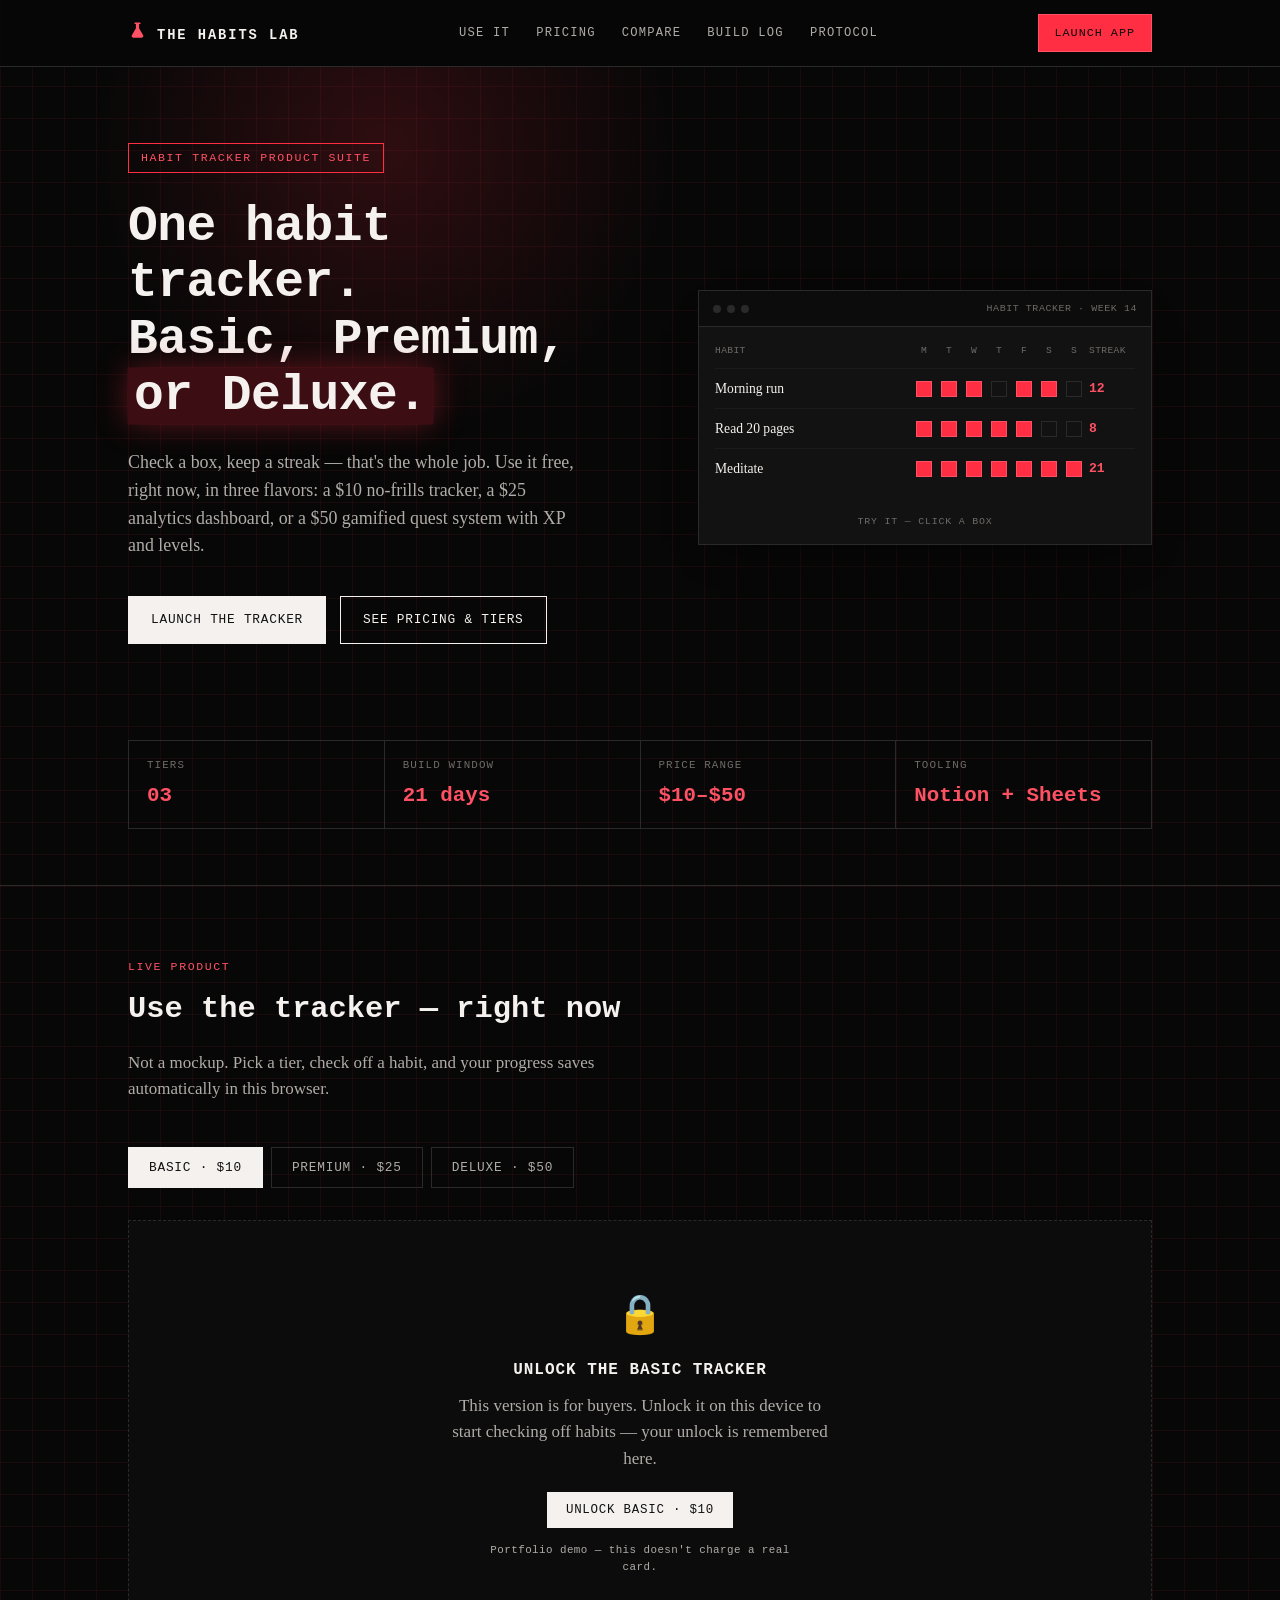
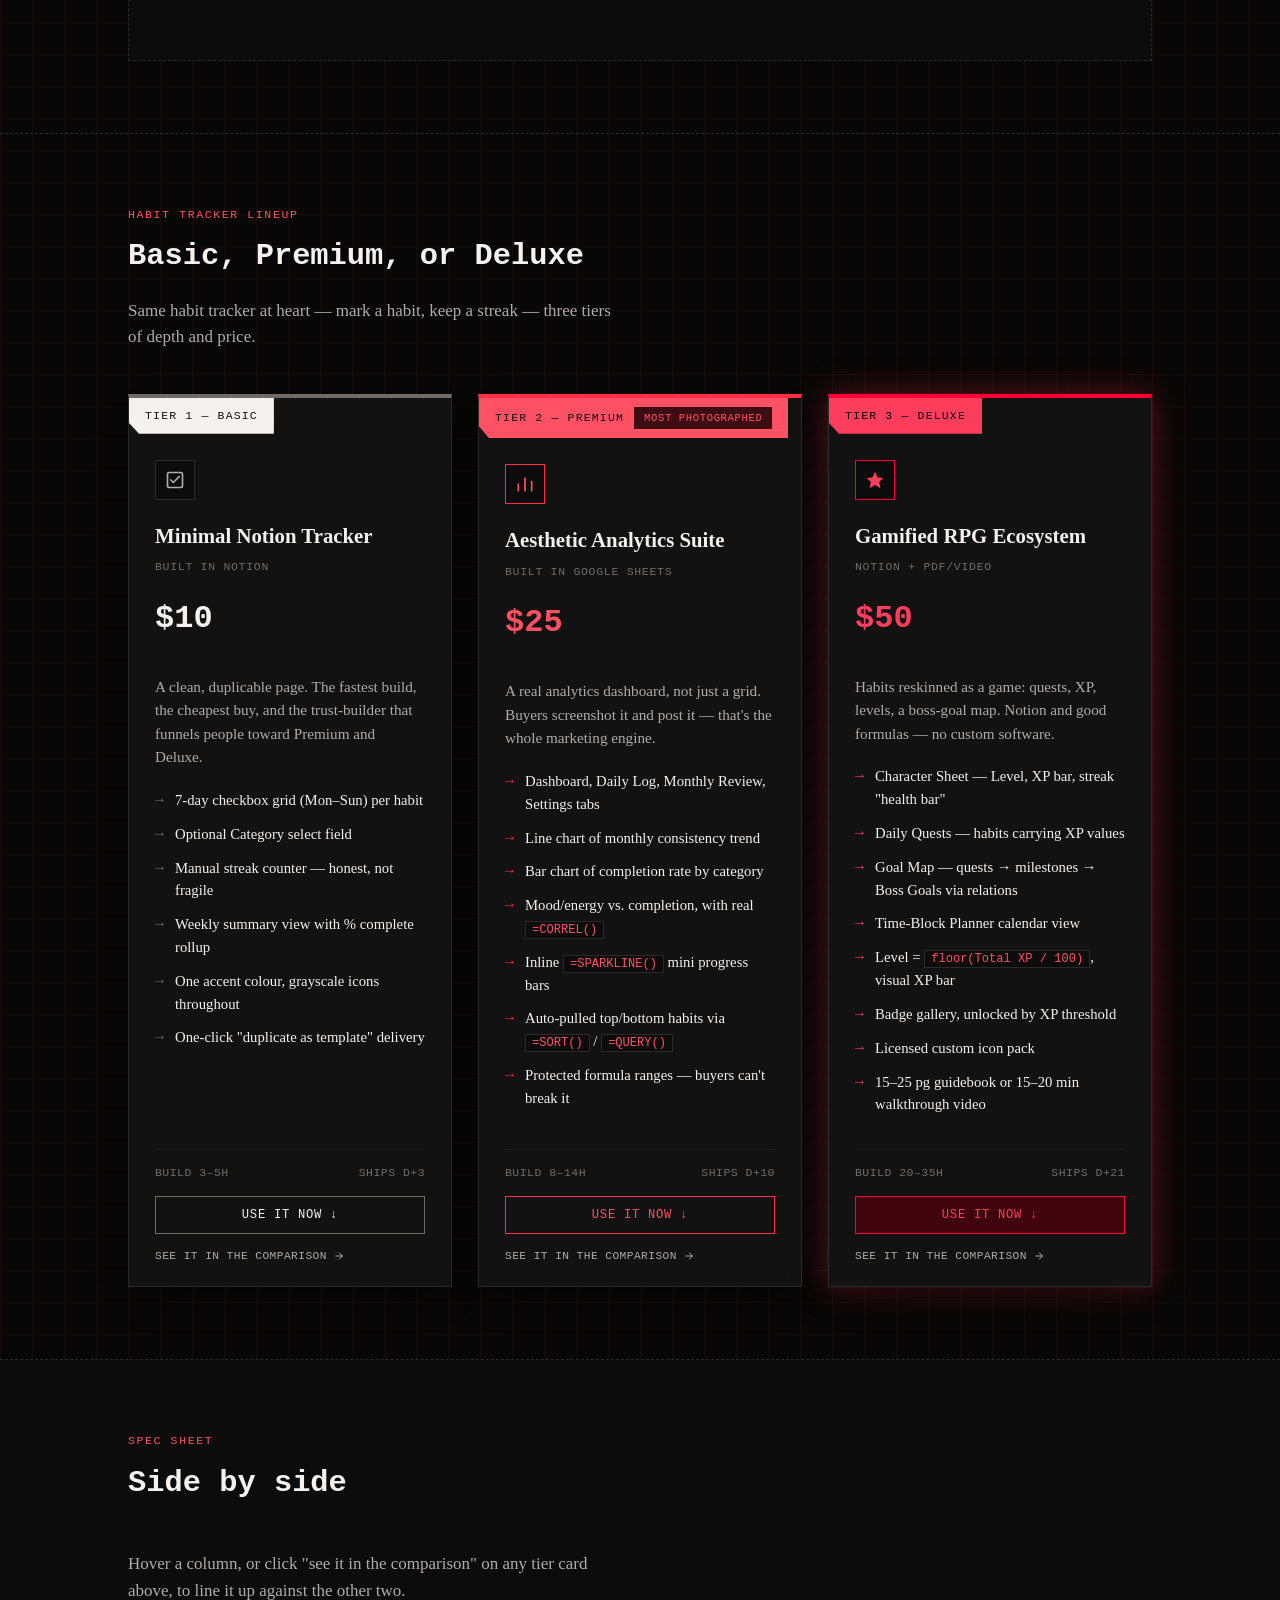
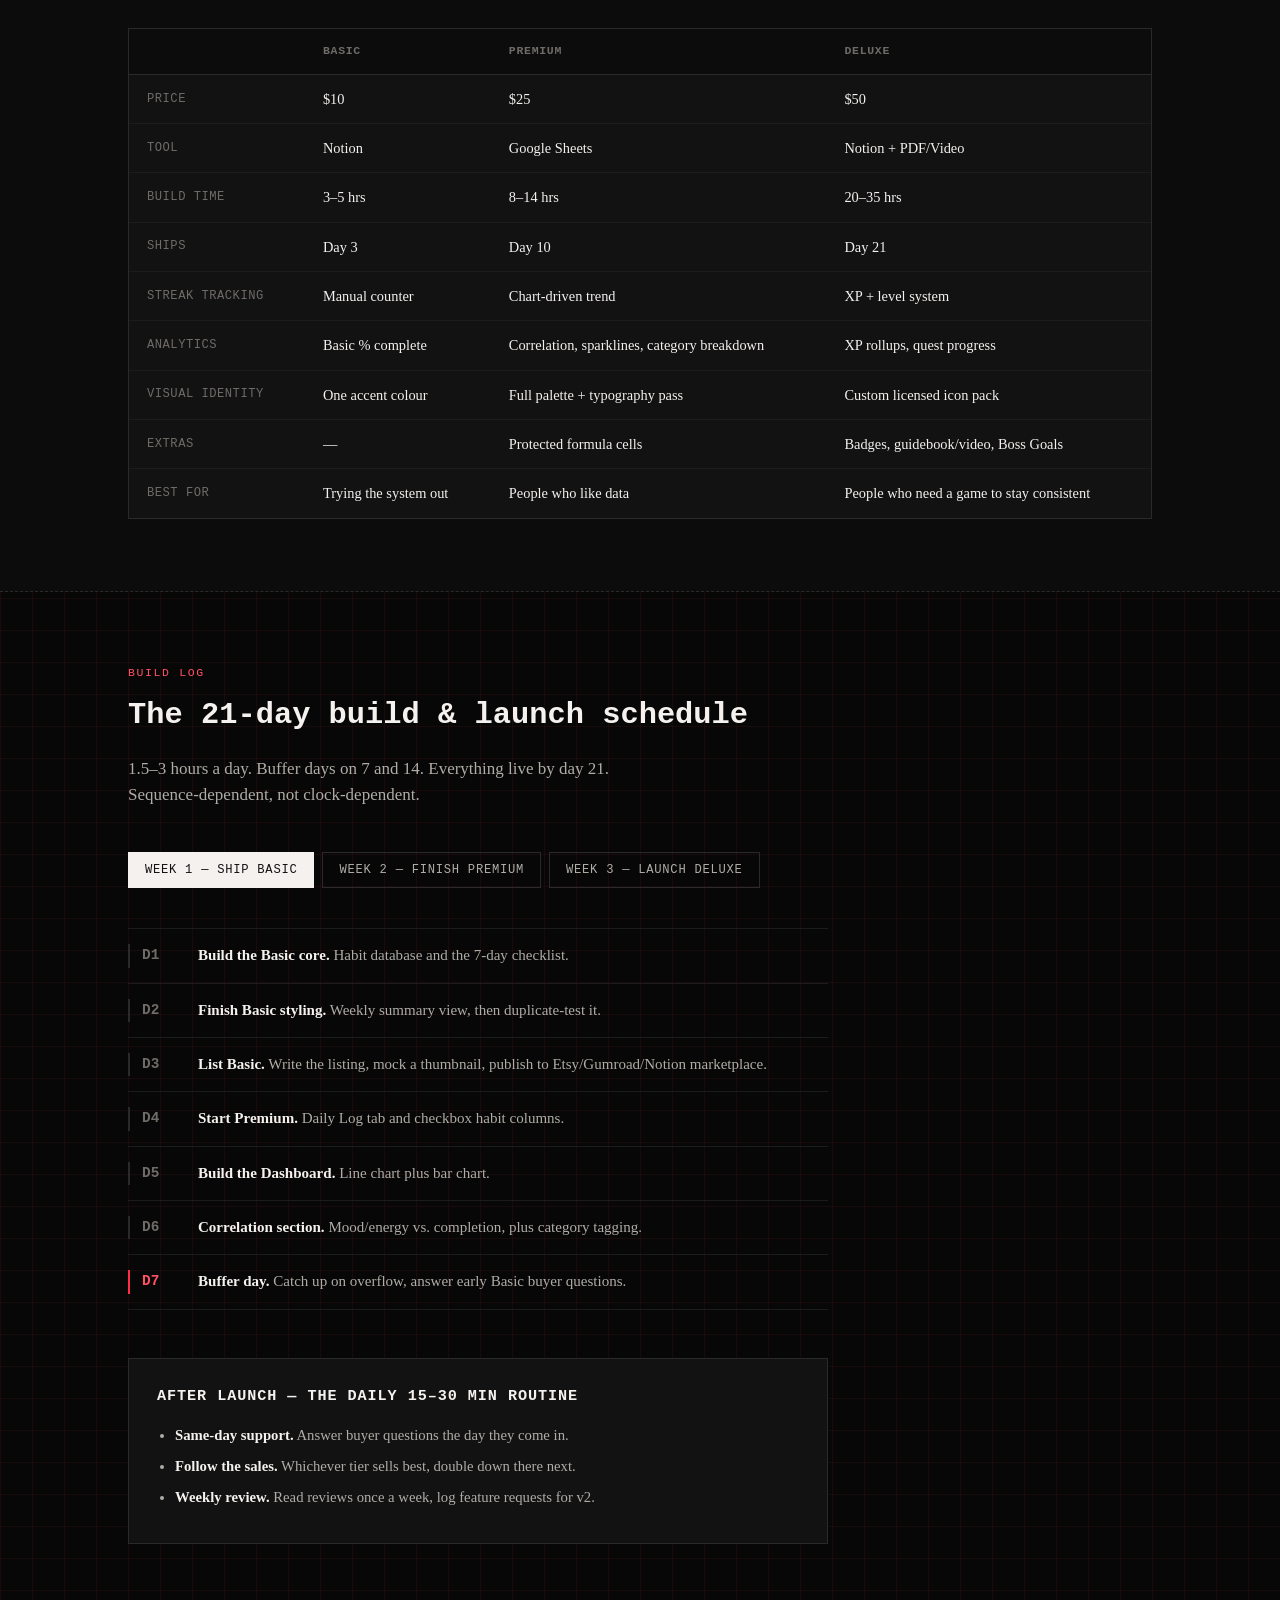
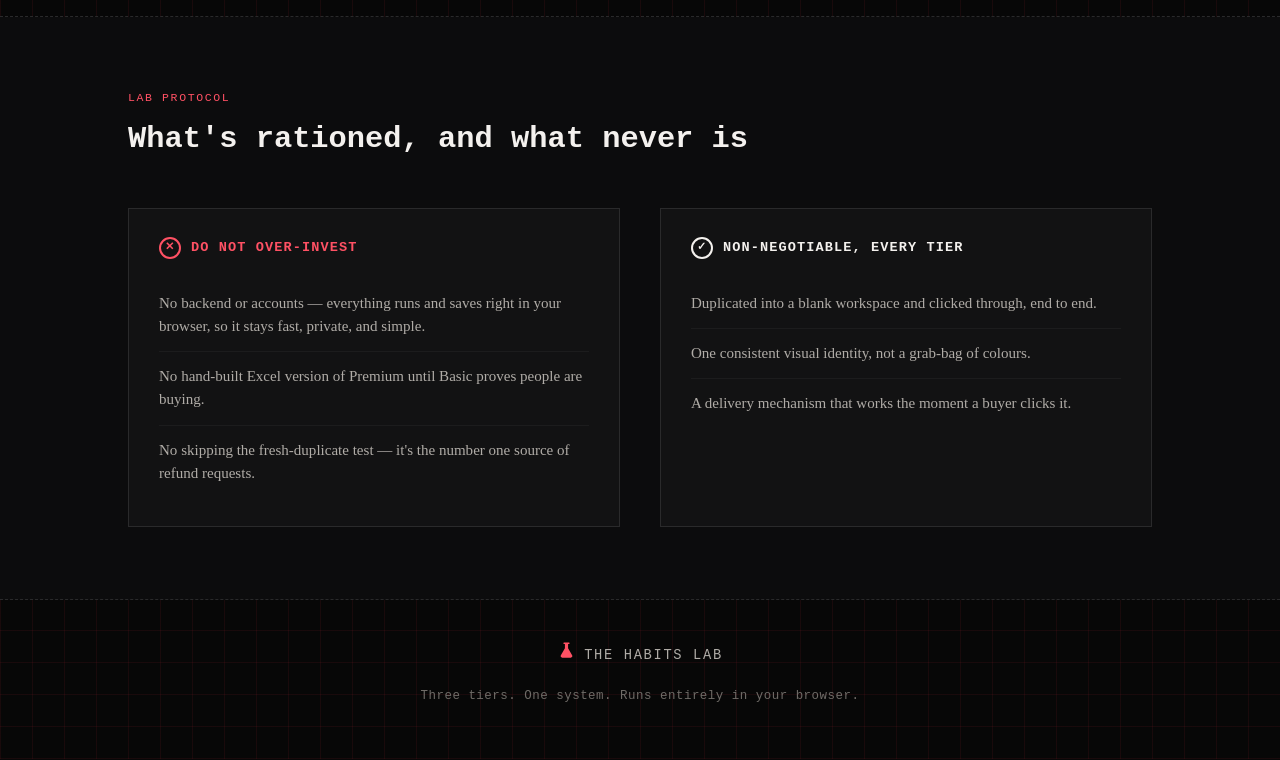
==== commit a9ab65d9: "Gate each tracker behind a per-tier unlock, remembered per device Basic/Premium/Deluxe now start loc" ====
--- a/index.html
+++ b/index.html
@@ -649,6 +649,18 @@
   .app-tab[data-app="deluxe"].active { background: var(--gold-strong); border-color: var(--gold-strong); color: var(--accent-ink); }
   .app-panel { display: none; }
   .app-panel.active { display: block; }
+
+  .tier-gate { text-align: center; padding: 64px 24px; border: 1px dashed var(--line); background: var(--paper-alt); }
+  .tier-gate.hidden { display: none; }
+  .tier-gate-icon { font-size: 2.4rem; margin-bottom: 14px; }
+  .tier-gate h3 { font-family: var(--mono); text-transform: uppercase; letter-spacing: 0.06em; font-size: 1rem; margin: 0 0 10px; color: var(--ink); }
+  .tier-gate p { color: var(--ink-soft); max-width: 46ch; margin: 0 auto 20px; }
+  .tier-gate .app-btn { margin-bottom: 14px; }
+  .tier-gate .hint { padding-top: 0; }
+  .tier-content { display: none; }
+  .tier-content.unlocked { display: block; }
+  #app-panel-deluxe .tier-gate { border-color: var(--gold); }
+  #app-panel-premium .tier-gate { border-color: var(--accent); }
 
   /* Shared panel components (used by all three trackers) */
   .panel { background: var(--paper-raised); border: 1px solid var(--line); box-shadow: var(--shadow); margin-bottom: 24px; }
@@ -898,6 +910,14 @@
       </div>
 
       <div class="app-panel active" id="app-panel-basic" role="tabpanel" aria-labelledby="app-tab-basic">
+        <div class="tier-gate" id="bas-gate">
+          <div class="tier-gate-icon" aria-hidden="true">🔒</div>
+          <h3>Unlock the Basic tracker</h3>
+          <p>This version is for buyers. Unlock it on this device to start checking off habits &mdash; your unlock is remembered here.</p>
+          <button type="button" class="app-btn" data-unlock="basic">Unlock Basic &middot; $10</button>
+          <p class="hint">Portfolio demo &mdash; this doesn't charge a real card.</p>
+        </div>
+        <div class="tier-content" id="bas-content">
         <div class="panel">
           <div class="panel-head"><h3>This week</h3><span class="mono" style="font-size:.68rem;color:var(--ink-faint)">Autosaved locally</span></div>
           <div style="overflow-x:auto;">
@@ -927,9 +947,18 @@
           <div class="summary-grid" id="bas-summary" aria-live="polite"></div>
         </div>
         <p class="hint">Manual streak counter, weekly % rollup &mdash; today's column is highlighted for you.</p>
+        </div>
       </div>
 
       <div class="app-panel" id="app-panel-premium" role="tabpanel" aria-labelledby="app-tab-premium" hidden>
+        <div class="tier-gate" id="prem-gate">
+          <div class="tier-gate-icon" aria-hidden="true">🔒</div>
+          <h3>Unlock the Premium dashboard</h3>
+          <p>This version is for buyers. Unlock it on this device to see your trend, category breakdown, and correlation stats &mdash; your unlock is remembered here.</p>
+          <button type="button" class="app-btn" data-unlock="premium">Unlock Premium &middot; $25</button>
+          <p class="hint">Portfolio demo &mdash; this doesn't charge a real card.</p>
+        </div>
+        <div class="tier-content" id="prem-content">
         <div class="app-tabs" role="tablist" aria-label="Premium dashboard sections" style="margin-bottom:20px;">
           <button type="button" class="tab-btn active" data-tab="dashboard" role="tab" aria-selected="true">Dashboard</button>
           <button type="button" class="tab-btn" data-tab="log" role="tab" aria-selected="false">Daily Log</button>
@@ -1005,9 +1034,18 @@
             </div>
           </div>
         </div>
+        </div>
       </div>
 
       <div class="app-panel" id="app-panel-deluxe" role="tabpanel" aria-labelledby="app-tab-deluxe" hidden>
+        <div class="tier-gate" id="dlx-gate">
+          <div class="tier-gate-icon" aria-hidden="true">🔒</div>
+          <h3>Unlock the Deluxe RPG</h3>
+          <p>This version is for buyers. Unlock it on this device to start earning XP, leveling up, and fighting the boss &mdash; your unlock is remembered here.</p>
+          <button type="button" class="app-btn" data-unlock="deluxe">Unlock Deluxe &middot; $50</button>
+          <p class="hint">Portfolio demo &mdash; this doesn't charge a real card.</p>
+        </div>
+        <div class="tier-content" id="dlx-content">
         <div class="panel gilded">
           <div class="panel-head"><h3>Character sheet</h3></div>
           <div class="panel-body">
@@ -1095,6 +1133,7 @@
         </div>
 
         <p class="hint">XP, levels and badges persist in this browser. Level = floor(Total XP / 100).</p>
+        </div>
       </div>
     </div>
   </section>
@@ -1422,6 +1461,30 @@
       };
       requestAnimationFrame(step);
     });
+
+    // ---------- Purchase gate (per tier, remembered on this device) ----------
+    const TIER_KEYS = { basic: "bas", premium: "prem", deluxe: "dlx" };
+    function isUnlocked(tier) { return localStorage.getItem("habitslab_purchased_" + tier) === "true"; }
+    function applyGateState(tier) {
+      const prefix = TIER_KEYS[tier];
+      const gate = document.getElementById(prefix + "-gate");
+      const content = document.getElementById(prefix + "-content");
+      const unlocked = isUnlocked(tier);
+      if (gate) gate.classList.toggle("hidden", unlocked);
+      if (content) content.classList.toggle("unlocked", unlocked);
+      const cardBtn = document.querySelector('.tier-demo-btn[data-launch="' + tier + '"]');
+      if (cardBtn) cardBtn.textContent = unlocked ? "Open it ↓" : "Use it now ↓";
+    }
+    function unlockTier(tier) {
+      localStorage.setItem("habitslab_purchased_" + tier, "true");
+      applyGateState(tier);
+      const content = document.getElementById(TIER_KEYS[tier] + "-content");
+      if (content) content.querySelector("button, input, select, a")?.focus();
+    }
+    document.querySelectorAll("[data-unlock]").forEach((btn) => {
+      btn.addEventListener("click", () => unlockTier(btn.dataset.unlock));
+    });
+    Object.keys(TIER_KEYS).forEach(applyGateState);
 
     // ---------- App tier switcher ----------
     const appTabs = document.querySelectorAll(".app-tab");
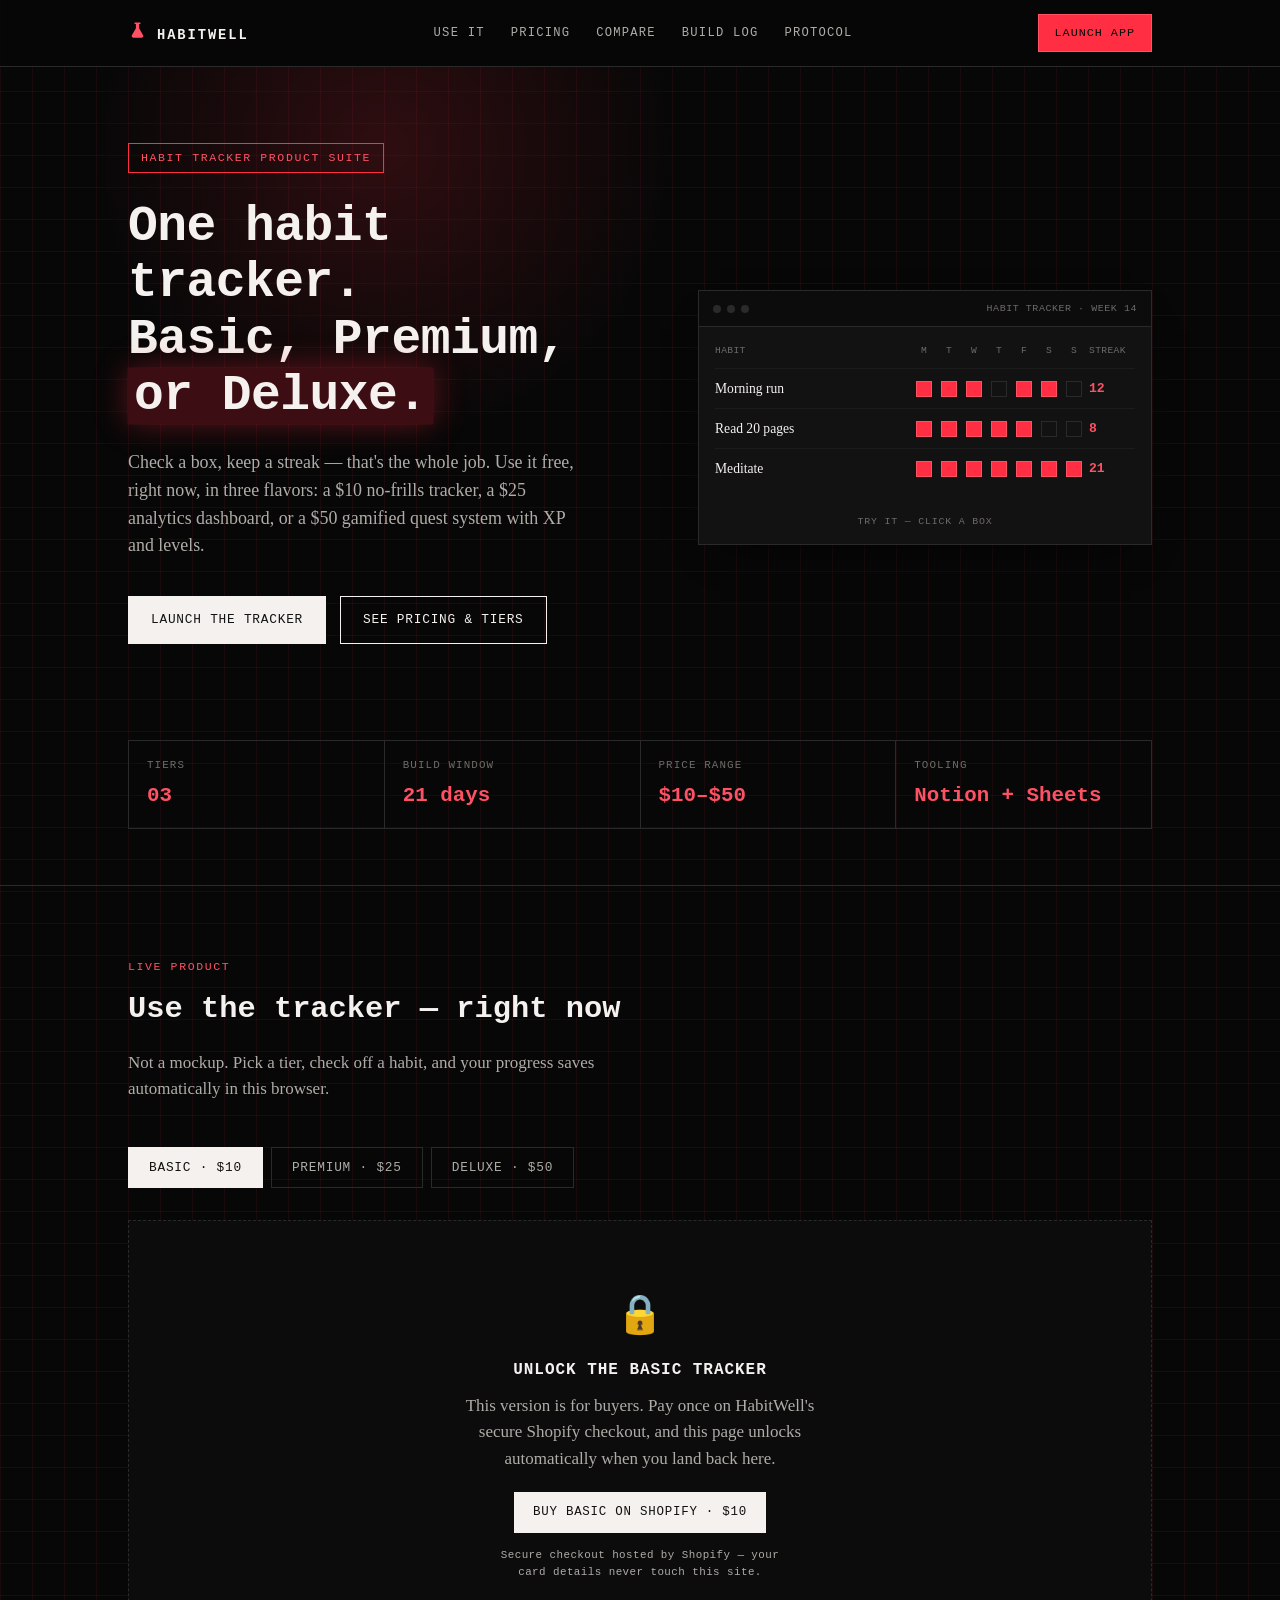
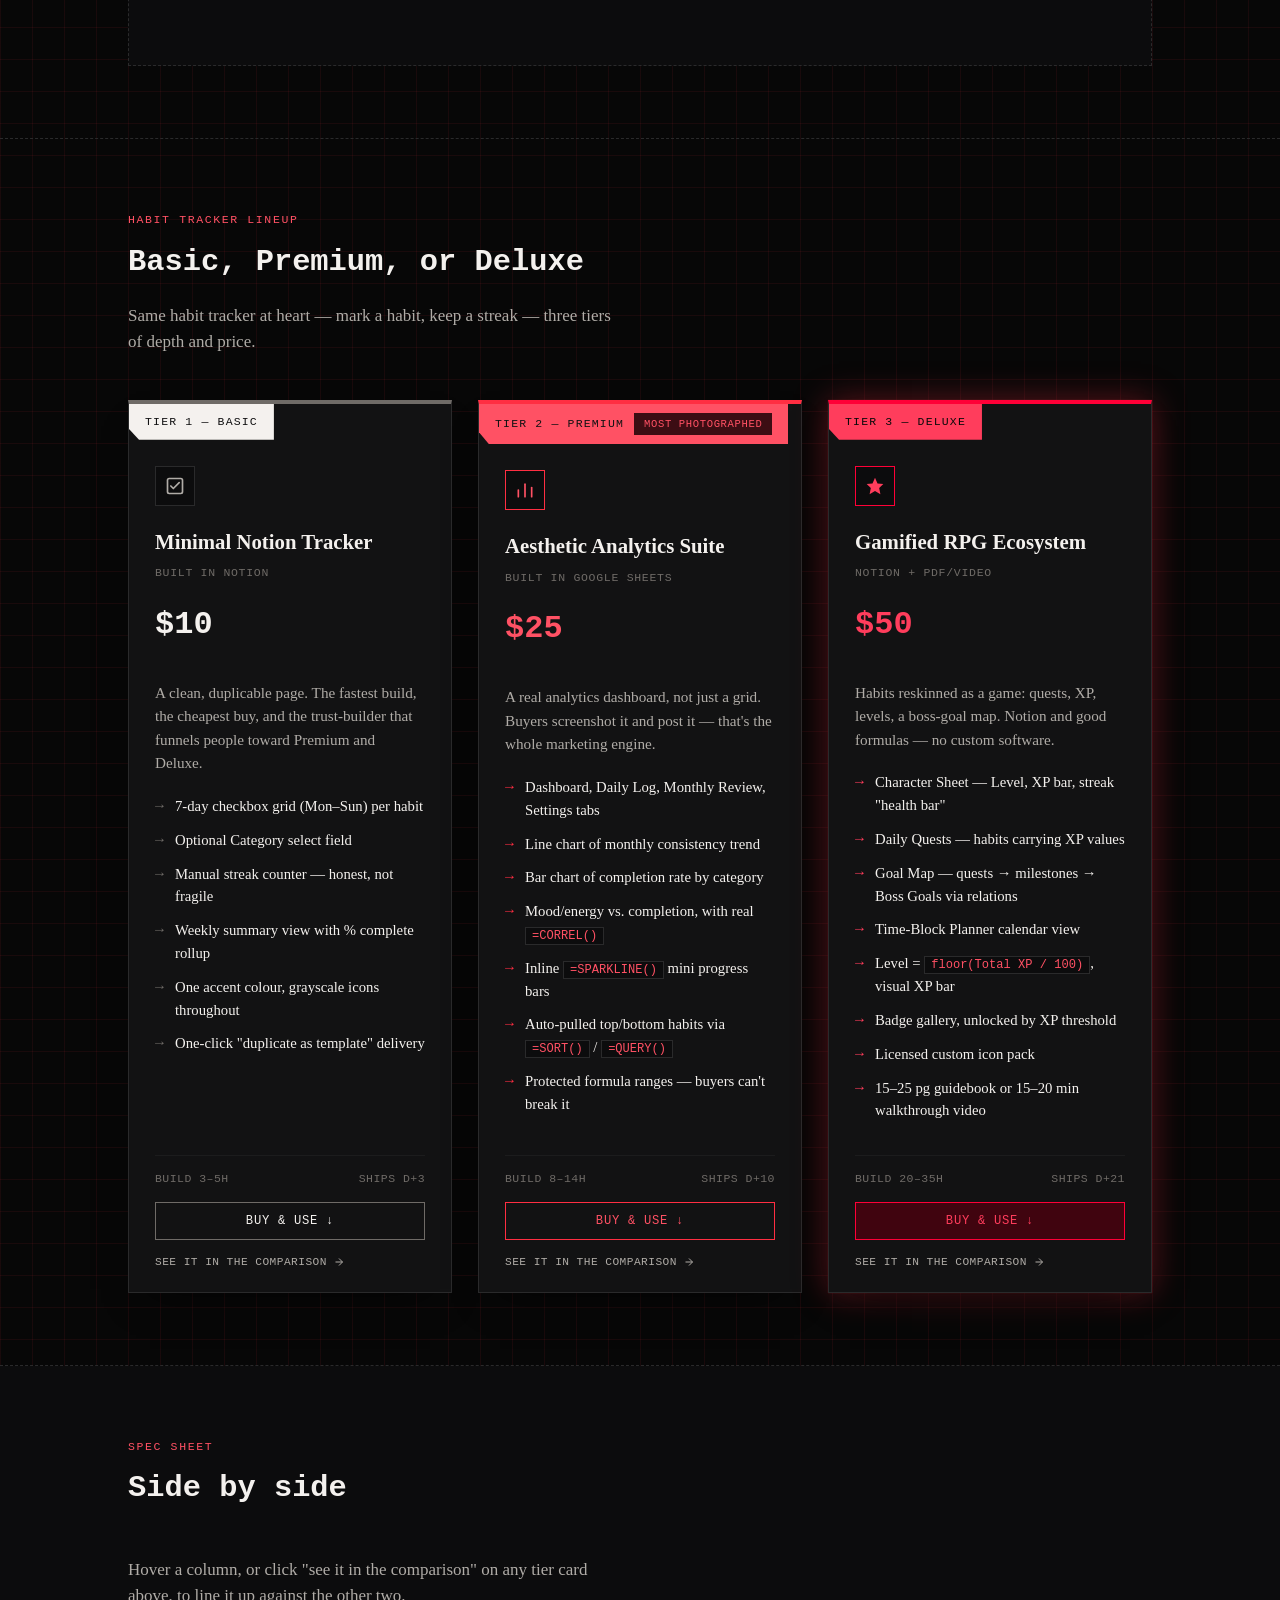
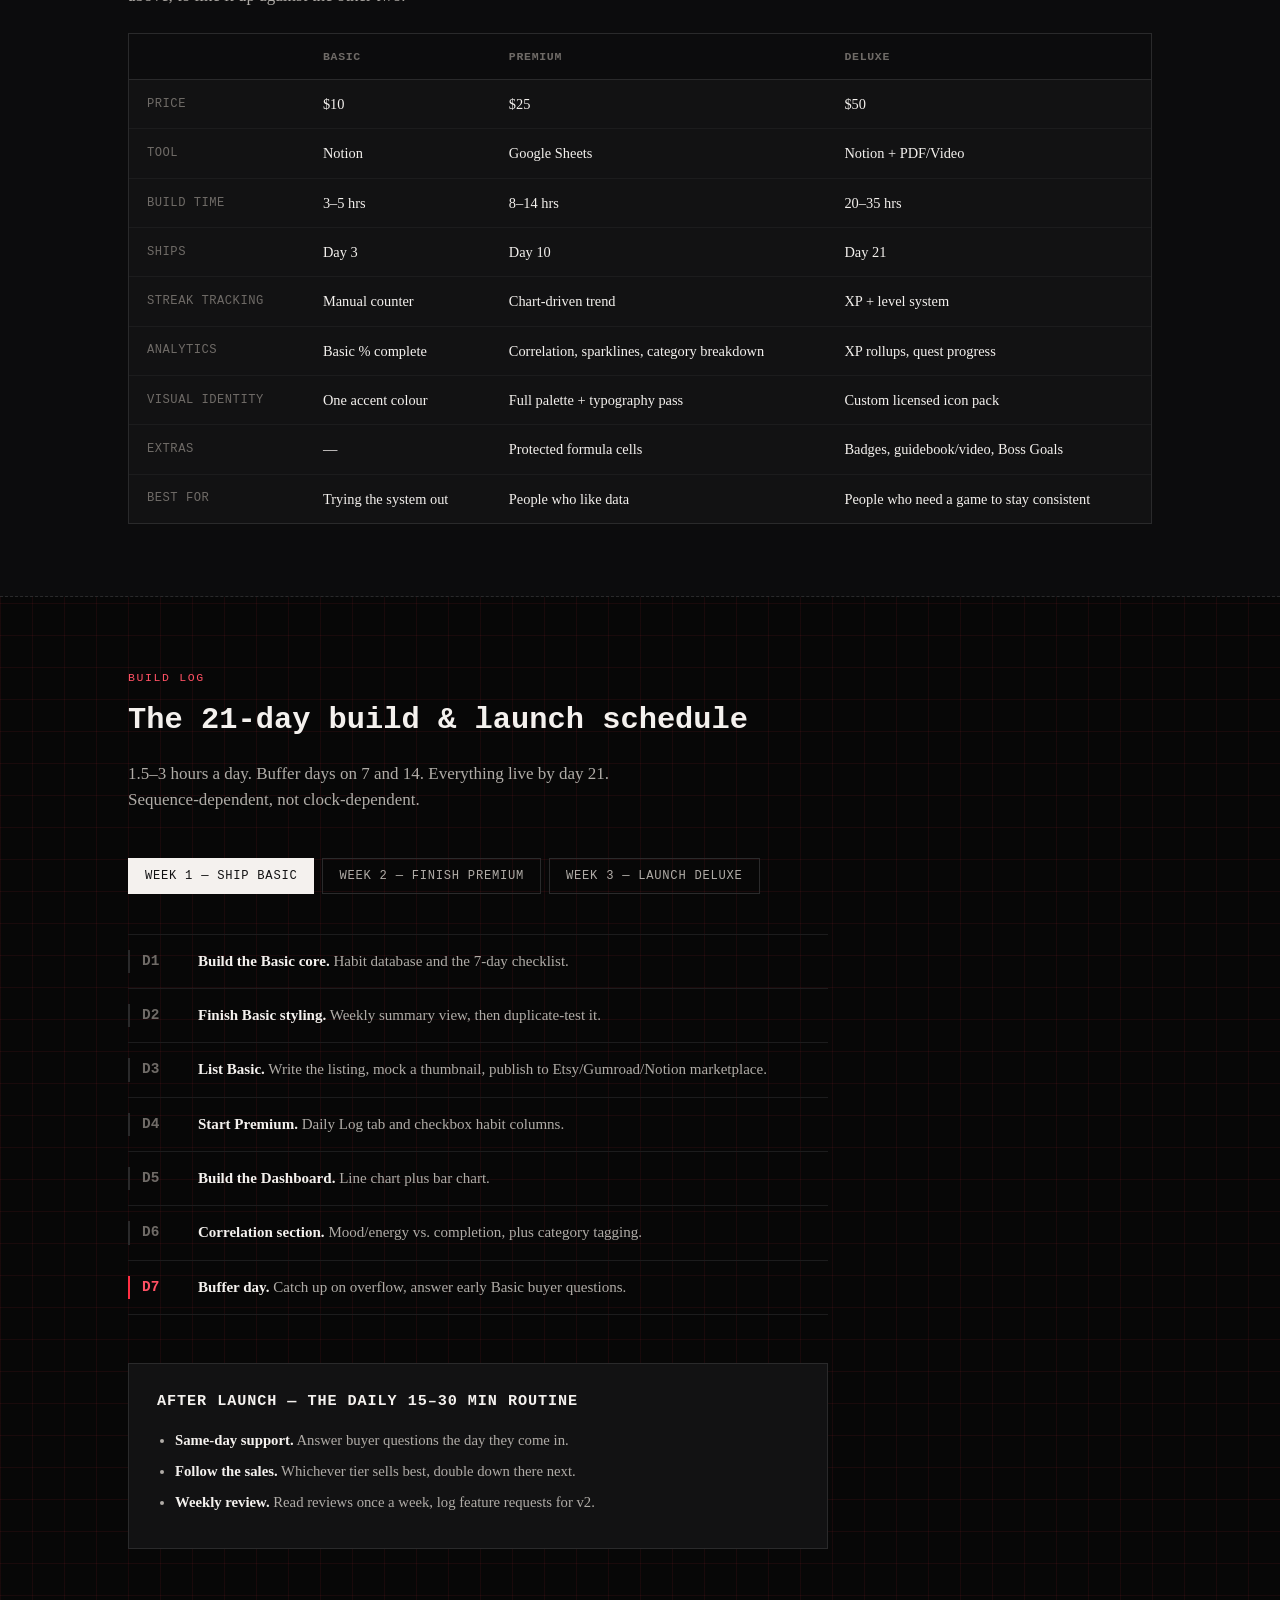
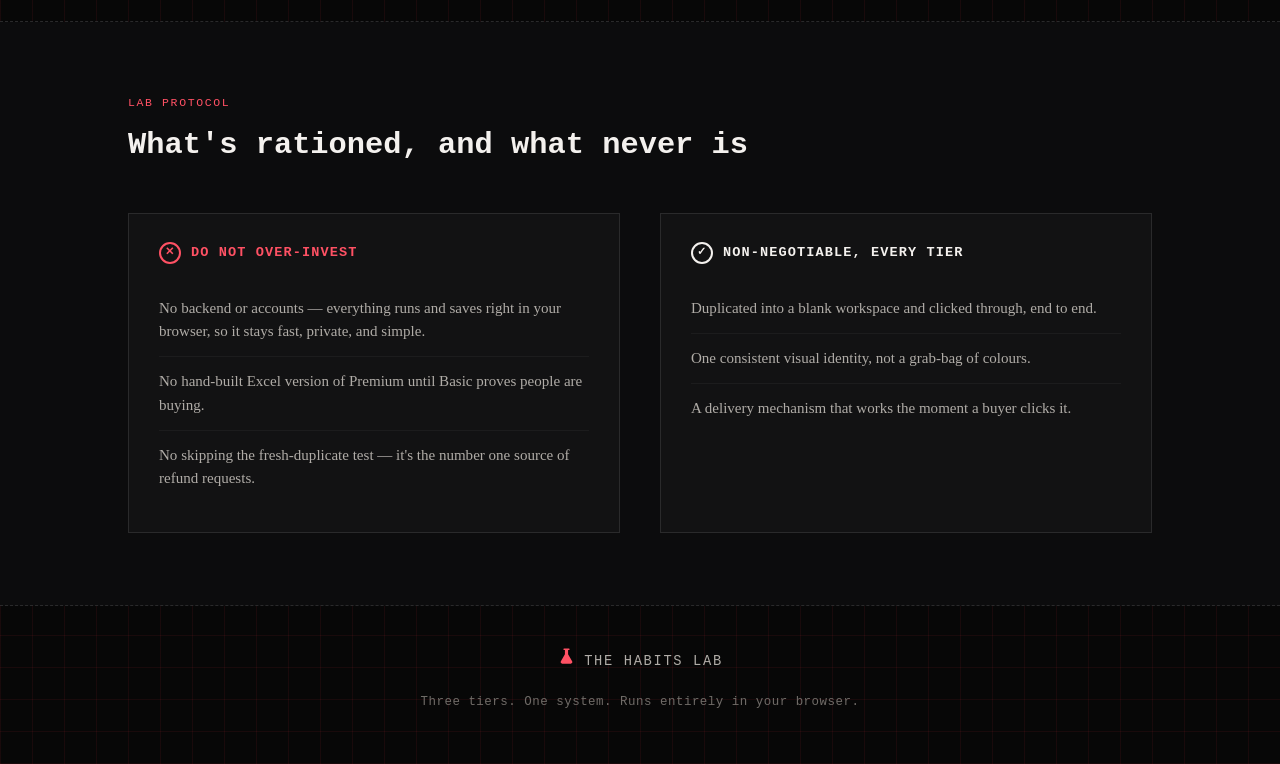
==== commit 2783e518: "Rebrand to HabitWell and wire real Shopify checkout for each tier Renames the site from "The Habits " ====
--- a/index.html
+++ b/index.html
@@ -3,8 +3,8 @@
 <head>
 <meta charset="UTF-8">
 <meta name="viewport" content="width=device-width, initial-scale=1.0">
-<title>The Habits Lab — Habit Tracker: Basic, Premium &amp; Deluxe</title>
-<meta name="description" content="The Habits Lab habit tracker, in three tiers: a $10 Notion checklist, a $25 Google Sheets analytics dashboard, and a $50 gamified Deluxe system. Specs, pricing, and the 21-day build log.">
+<title>HabitWell — Habit Tracker: Basic, Premium &amp; Deluxe</title>
+<meta name="description" content="HabitWell habit tracker, in three tiers: a $10 no-frills checklist, a $25 analytics dashboard, and a $50 gamified Deluxe system. Try it free, unlock with a real purchase.">
 <link rel="icon" href="data:image/svg+xml,<svg xmlns=%22http://www.w3.org/2000/svg%22 viewBox=%220 0 24 24%22><rect width=%2224%22 height=%2224%22 rx=%224%22 fill=%22%23070707%22/><path fill=%22%23ff2e42%22 d=%22M9 3a1 1 0 1 0 0 2h1v5.28L4.9 19.2A2 2 0 0 0 6.6 22.3h10.8a2 2 0 0 0 1.7-3.1L14 10.28V5h1a1 1 0 1 0 0-2H9z%22/></svg>">
 <style>
 
@@ -704,7 +704,7 @@
   .app-panel input[type="text"], .app-panel select { font-family: var(--serif); font-size: 0.92rem; background: var(--paper); color: var(--ink); border: 1px solid var(--line); padding: 9px 12px; }
   .app-panel input[type="text"] { flex: 1; min-width: 150px; }
   .app-panel input[type="text"]:focus, .app-panel select:focus { outline: 2px solid var(--accent); outline-offset: 1px; }
-  .app-btn { font-family: var(--mono); text-decoration: none; font-size: 0.78rem; letter-spacing: 0.06em; text-transform: uppercase; padding: 10px 18px; border: 1px solid var(--ink); background: var(--ink); color: var(--paper-raised); cursor: pointer; transition: transform 0.12s ease, background 0.12s ease, box-shadow 0.12s ease; }
+  .app-btn { display: inline-block; font-family: var(--mono); text-decoration: none; font-size: 0.78rem; letter-spacing: 0.06em; text-transform: uppercase; padding: 10px 18px; border: 1px solid var(--ink); background: var(--ink); color: var(--paper-raised); cursor: pointer; transition: transform 0.12s ease, background 0.12s ease, box-shadow 0.12s ease; }
   .app-btn:hover { background: var(--accent-strong); border-color: var(--accent-strong); color: var(--accent-ink); box-shadow: var(--glow); transform: translateY(-1px); }
   .app-btn-ghost { background: transparent; color: var(--ink-soft); border: 1px solid var(--line); }
   .app-btn-ghost:hover { border-color: var(--accent); color: var(--accent-strong); box-shadow: none; }
@@ -810,7 +810,7 @@
   <div class="wrap header-inner">
     <a class="brand" href="#top">
       <span class="brand-mark"><svg viewBox="0 0 24 24" fill="currentColor" aria-hidden="true"><path d="M9 3a1 1 0 1 0 0 2h1v5.28L4.9 19.2A2 2 0 0 0 6.6 22.3h10.8a2 2 0 0 0 1.7-3.1L14 10.28V5h1a1 1 0 1 0 0-2H9z"></path></svg></span>
-      <span class="brand-text">THE HABITS LAB</span>
+      <span class="brand-text">HABITWELL</span>
     </a>
     <nav class="main-nav" aria-label="Primary">
       <a href="#app">Use It</a>
@@ -913,9 +913,9 @@
         <div class="tier-gate" id="bas-gate">
           <div class="tier-gate-icon" aria-hidden="true">🔒</div>
           <h3>Unlock the Basic tracker</h3>
-          <p>This version is for buyers. Unlock it on this device to start checking off habits &mdash; your unlock is remembered here.</p>
-          <button type="button" class="app-btn" data-unlock="basic">Unlock Basic &middot; $10</button>
-          <p class="hint">Portfolio demo &mdash; this doesn't charge a real card.</p>
+          <p>This version is for buyers. Pay once on HabitWell's secure Shopify checkout, and this page unlocks automatically when you land back here.</p>
+          <a class="app-btn" id="bas-buy-btn" href="#" target="_blank" rel="noopener">Buy Basic on Shopify &middot; $10</a>
+          <p class="hint">Secure checkout hosted by Shopify &mdash; your card details never touch this site.</p>
         </div>
         <div class="tier-content" id="bas-content">
         <div class="panel">
@@ -954,9 +954,9 @@
         <div class="tier-gate" id="prem-gate">
           <div class="tier-gate-icon" aria-hidden="true">🔒</div>
           <h3>Unlock the Premium dashboard</h3>
-          <p>This version is for buyers. Unlock it on this device to see your trend, category breakdown, and correlation stats &mdash; your unlock is remembered here.</p>
-          <button type="button" class="app-btn" data-unlock="premium">Unlock Premium &middot; $25</button>
-          <p class="hint">Portfolio demo &mdash; this doesn't charge a real card.</p>
+          <p>This version is for buyers. Pay once on HabitWell's secure Shopify checkout, and this page unlocks automatically when you land back here.</p>
+          <a class="app-btn" id="prem-buy-btn" href="#" target="_blank" rel="noopener">Buy Premium on Shopify &middot; $25</a>
+          <p class="hint">Secure checkout hosted by Shopify &mdash; your card details never touch this site.</p>
         </div>
         <div class="tier-content" id="prem-content">
         <div class="app-tabs" role="tablist" aria-label="Premium dashboard sections" style="margin-bottom:20px;">
@@ -1041,9 +1041,9 @@
         <div class="tier-gate" id="dlx-gate">
           <div class="tier-gate-icon" aria-hidden="true">🔒</div>
           <h3>Unlock the Deluxe RPG</h3>
-          <p>This version is for buyers. Unlock it on this device to start earning XP, leveling up, and fighting the boss &mdash; your unlock is remembered here.</p>
-          <button type="button" class="app-btn" data-unlock="deluxe">Unlock Deluxe &middot; $50</button>
-          <p class="hint">Portfolio demo &mdash; this doesn't charge a real card.</p>
+          <p>This version is for buyers. Pay once on HabitWell's secure Shopify checkout, and this page unlocks automatically when you land back here.</p>
+          <a class="app-btn" id="dlx-buy-btn" href="#" target="_blank" rel="noopener">Buy Deluxe on Shopify &middot; $50</a>
+          <p class="hint">Secure checkout hosted by Shopify &mdash; your card details never touch this site.</p>
         </div>
         <div class="tier-content" id="dlx-content">
         <div class="panel gilded">
@@ -1462,29 +1462,60 @@
       requestAnimationFrame(step);
     });
 
+    const TIER_KEYS_LOOKUP = { basic: "bas", premium: "prem", deluxe: "dlx" };
+
+    // ---------- Shopify checkout config ----------
+    // Store domain confirmed by the site owner. Swap PRODUCT_HANDLES to match
+    // whatever handles the three products actually get in Shopify admin.
+    const SHOPIFY_STORE = "habitwell.myshopify.com";
+    const SHOPIFY_PRODUCT_HANDLES = { basic: "basic-tracker", premium: "premium-tracker", deluxe: "deluxe-tracker" };
+    function shopifyCheckoutUrl(tier) {
+      return "https://" + SHOPIFY_STORE + "/products/" + SHOPIFY_PRODUCT_HANDLES[tier] + "?utm_source=habitwell_site";
+    }
+    ["basic", "premium", "deluxe"].forEach((tier) => {
+      const btn = document.getElementById(TIER_KEYS_LOOKUP[tier] + "-buy-btn");
+      if (btn) btn.href = shopifyCheckoutUrl(tier);
+    });
+
     // ---------- Purchase gate (per tier, remembered on this device) ----------
-    const TIER_KEYS = { basic: "bas", premium: "prem", deluxe: "dlx" };
+    // Unlocking only happens two ways: (1) Shopify redirects back here after a
+    // real payment with ?unlocked=<tier> (see the Order status page script the
+    // owner adds in Shopify admin), or (2) it was already unlocked earlier on
+    // this device. There is no client-side "unlock without paying" control —
+    // with a static site and no backend this can still be bypassed by a
+    // determined user editing the URL by hand; true server-side enforcement
+    // would need a small backend verifying Shopify's order webhook.
     function isUnlocked(tier) { return localStorage.getItem("habitslab_purchased_" + tier) === "true"; }
     function applyGateState(tier) {
-      const prefix = TIER_KEYS[tier];
+      const prefix = TIER_KEYS_LOOKUP[tier];
       const gate = document.getElementById(prefix + "-gate");
       const content = document.getElementById(prefix + "-content");
       const unlocked = isUnlocked(tier);
       if (gate) gate.classList.toggle("hidden", unlocked);
       if (content) content.classList.toggle("unlocked", unlocked);
       const cardBtn = document.querySelector('.tier-demo-btn[data-launch="' + tier + '"]');
-      if (cardBtn) cardBtn.textContent = unlocked ? "Open it ↓" : "Use it now ↓";
+      if (cardBtn) cardBtn.textContent = unlocked ? "Open it ↓" : "Buy & use ↓";
     }
     function unlockTier(tier) {
       localStorage.setItem("habitslab_purchased_" + tier, "true");
       applyGateState(tier);
-      const content = document.getElementById(TIER_KEYS[tier] + "-content");
+      const content = document.getElementById(TIER_KEYS_LOOKUP[tier] + "-content");
       if (content) content.querySelector("button, input, select, a")?.focus();
     }
-    document.querySelectorAll("[data-unlock]").forEach((btn) => {
-      btn.addEventListener("click", () => unlockTier(btn.dataset.unlock));
-    });
-    Object.keys(TIER_KEYS).forEach(applyGateState);
+    Object.keys(TIER_KEYS_LOOKUP).forEach(applyGateState);
+
+    // Shopify's Order status page redirects back here as
+    // https://your-site/?unlocked=basic#app — read it once, unlock, clean the URL.
+    (function handlePostPurchaseRedirect() {
+      const params = new URLSearchParams(window.location.search);
+      const justPaid = params.get("unlocked");
+      if (justPaid && TIER_KEYS_LOOKUP[justPaid]) {
+        unlockTier(justPaid);
+        params.delete("unlocked");
+        const query = params.toString();
+        history.replaceState({}, "", window.location.pathname + (query ? "?" + query : "") + "#app");
+      }
+    })();
 
     // ---------- App tier switcher ----------
     const appTabs = document.querySelectorAll(".app-tab");
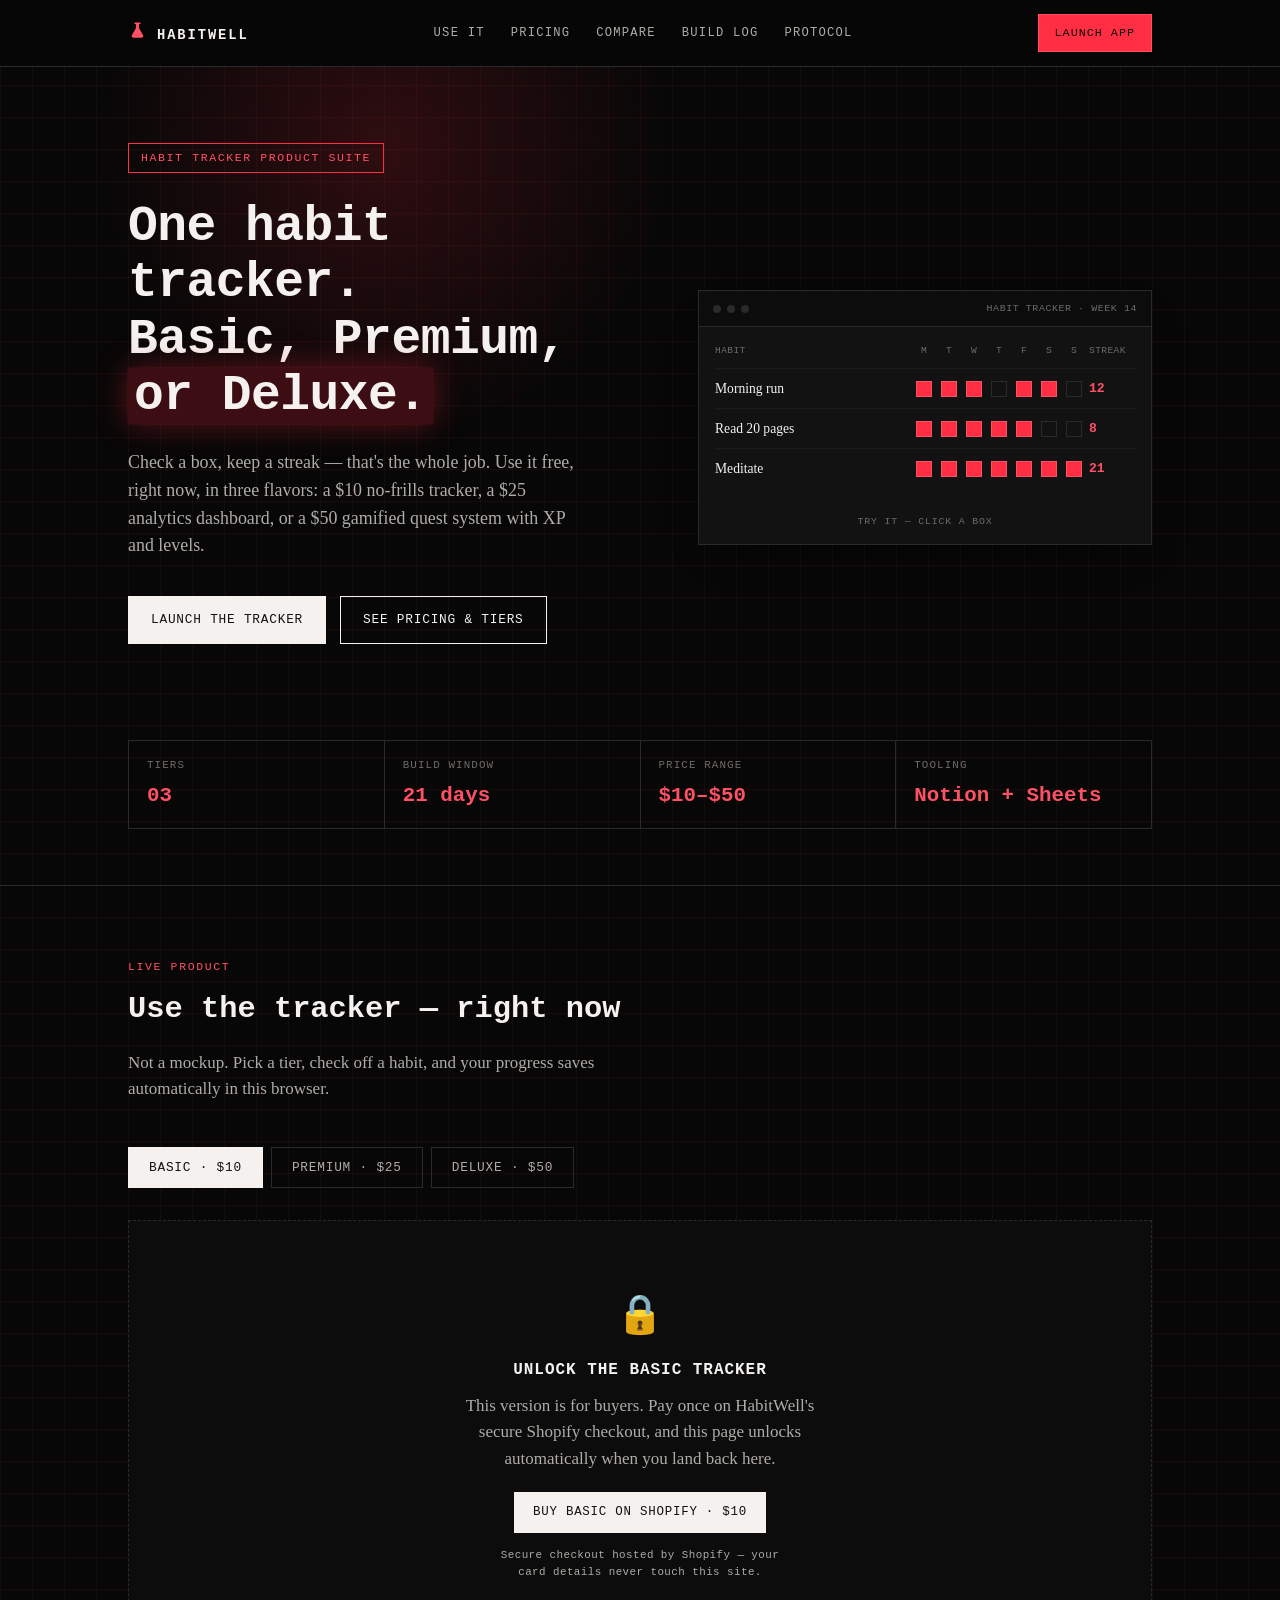
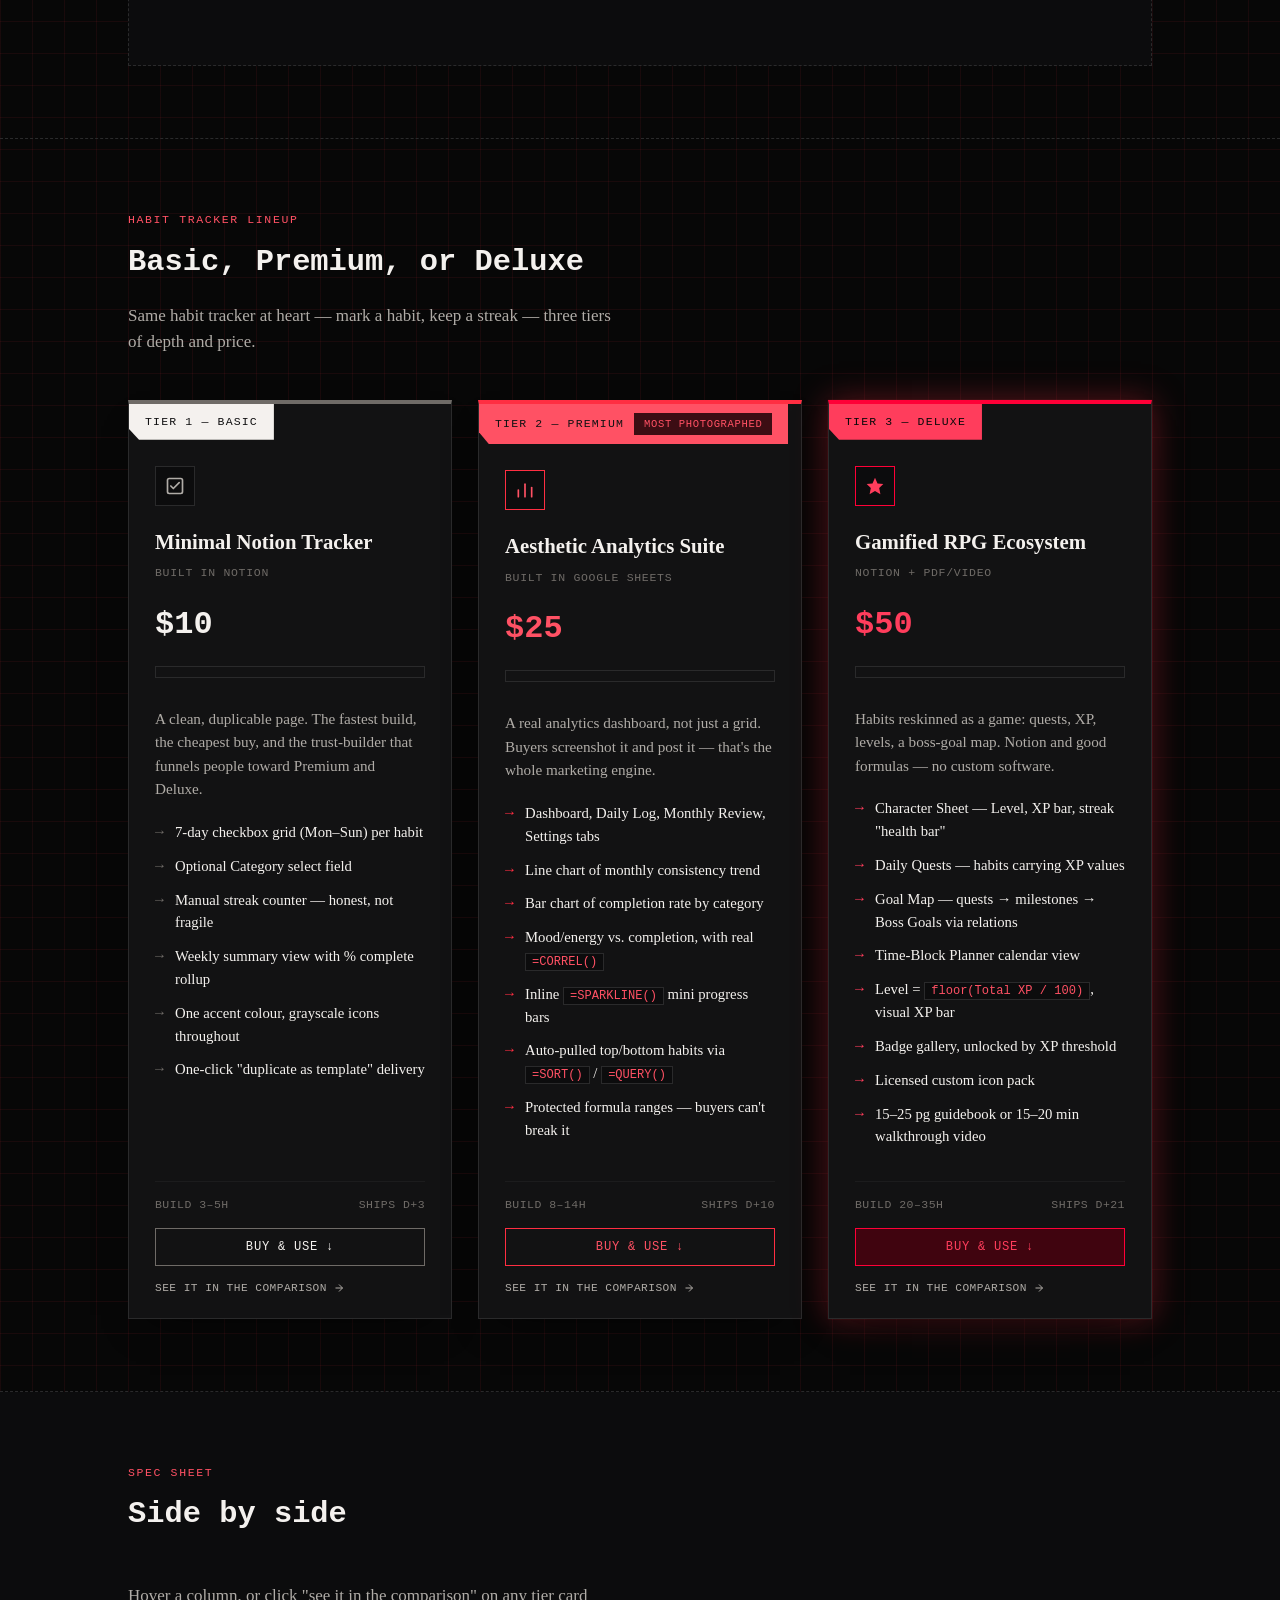
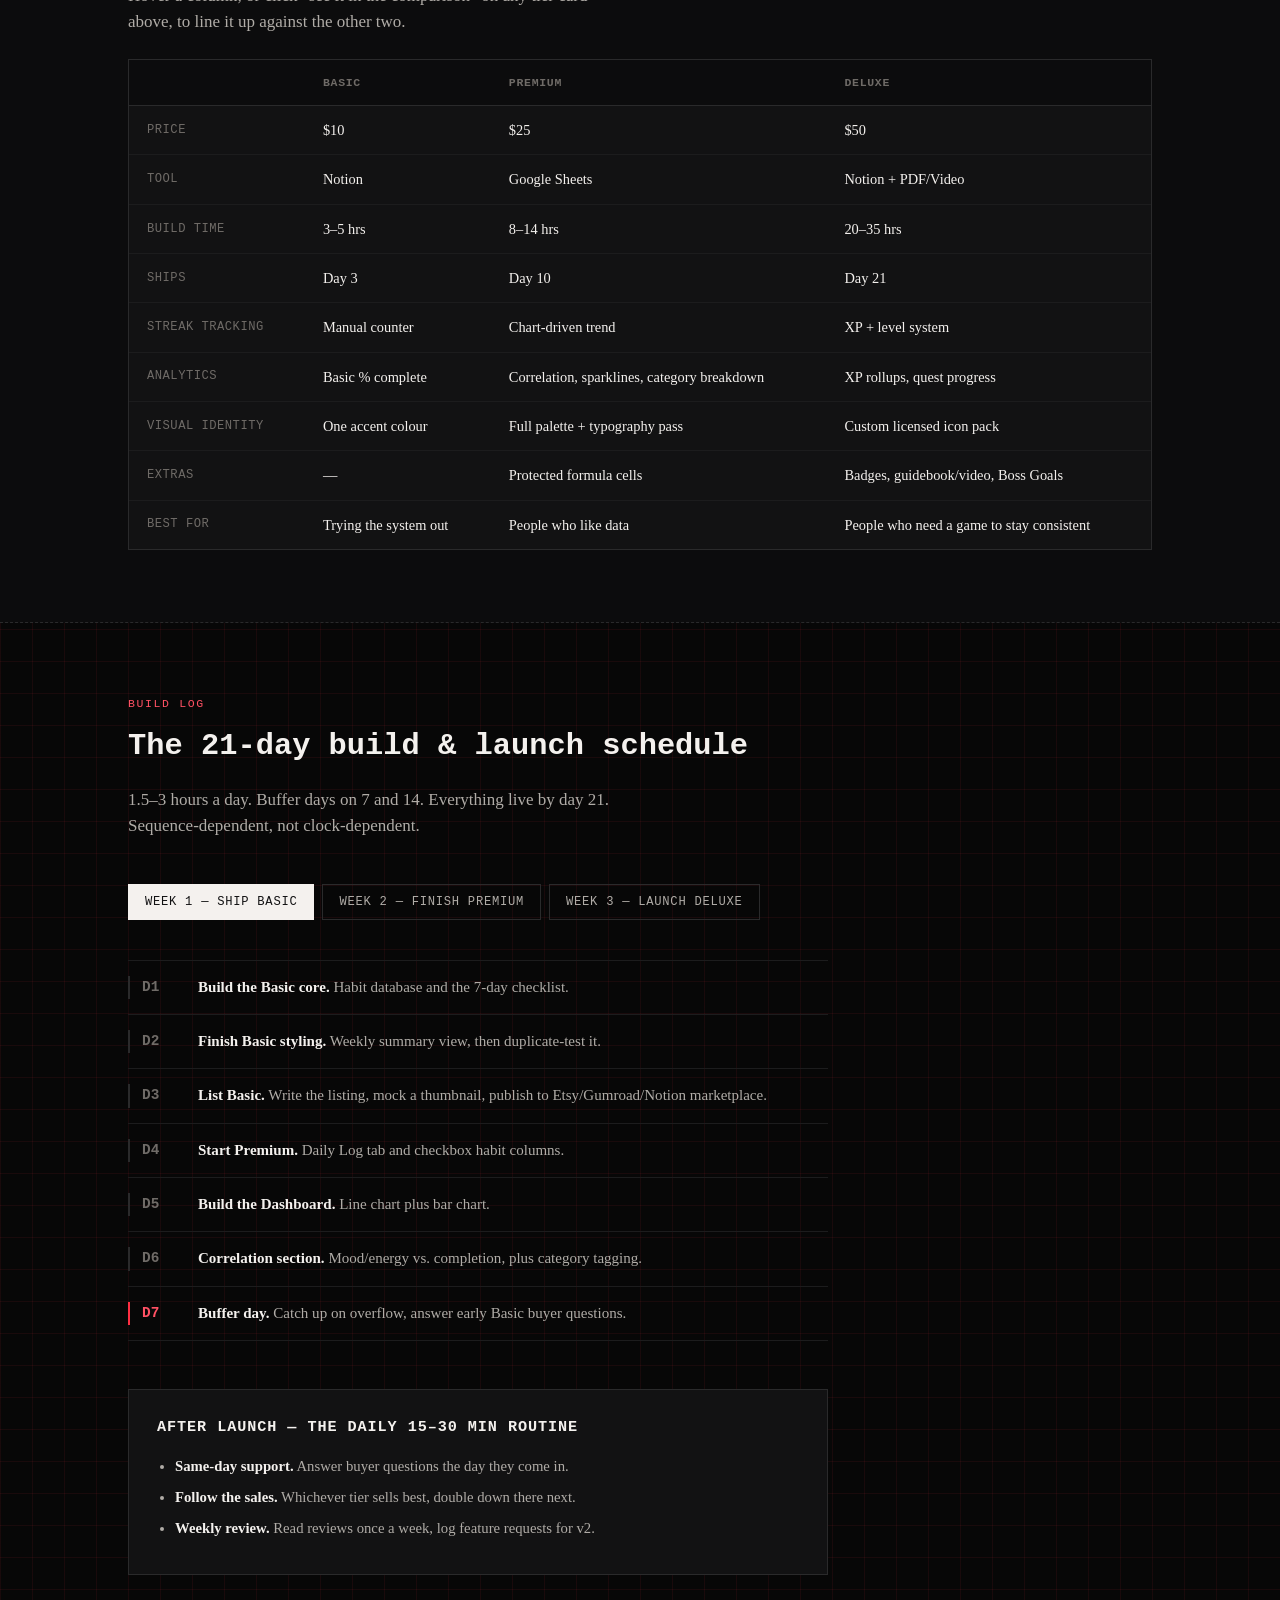
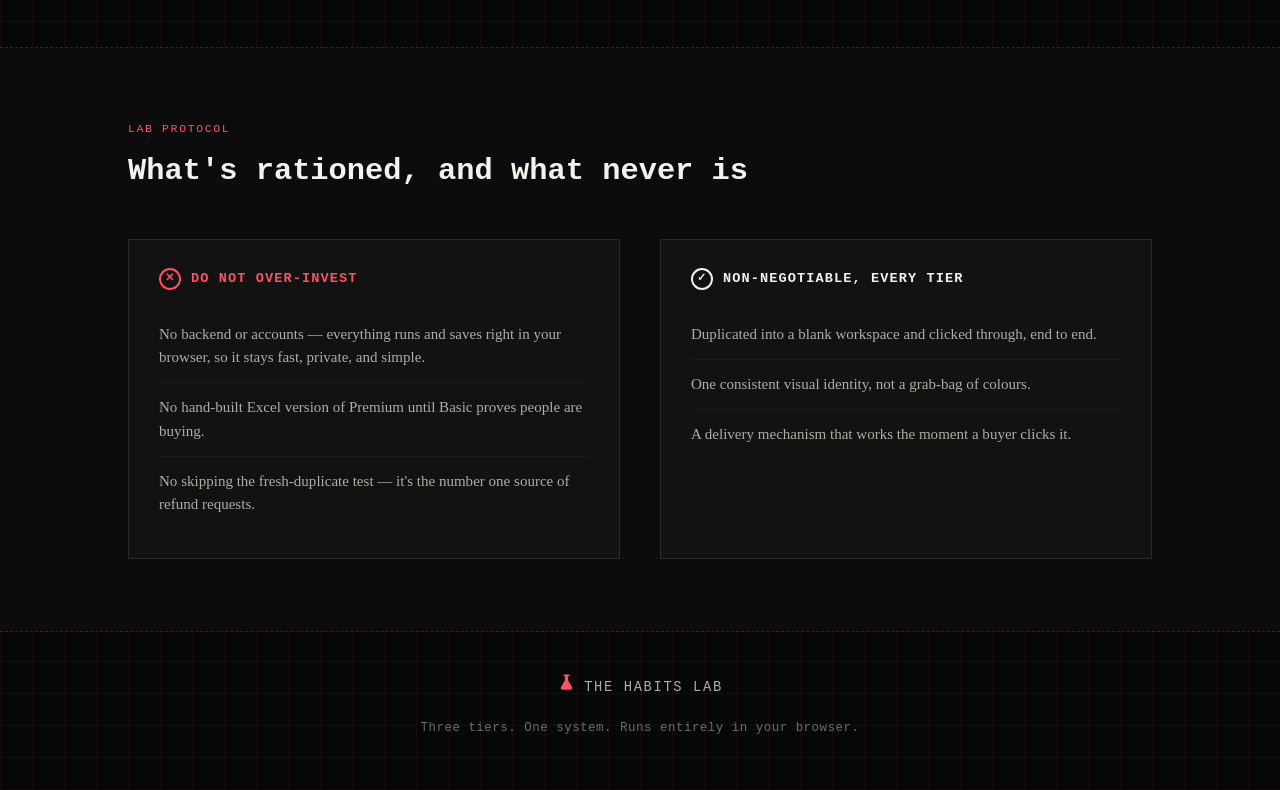
==== commit 96672a66: "Make plans exclusive: buying one tier locks the other two Adds an "Active Plan" / "Locked" badge to " ====
--- a/index.html
+++ b/index.html
@@ -339,6 +339,7 @@
   @media (max-width: 940px) { .tier-grid { grid-template-columns: 1fr; } }
 
   .tier-card {
+    position: relative;
     background: var(--paper-raised);
     border: 1px solid var(--line);
     border-top: 4px solid var(--ink-faint);
@@ -346,13 +347,29 @@
     display: flex;
     flex-direction: column;
     animation: card-in 0.5s ease both;
-    transition: transform 0.15s ease-out, box-shadow 0.22s ease, border-color 0.22s ease;
+    transition: transform 0.15s ease-out, box-shadow 0.22s ease, border-color 0.22s ease, opacity 0.2s ease, filter 0.2s ease;
     will-change: transform;
   }
   .tier-card:hover { transform: translateY(-6px); box-shadow: var(--shadow-hover); }
   .tier-card.tier-premium { border-top-color: var(--accent); }
   .tier-card.tier-deluxe { border-top-color: var(--gold); box-shadow: var(--shadow), var(--glow); }
   .tier-card.tier-deluxe:hover { box-shadow: var(--shadow-hover), var(--glow-strong); }
+  .tier-card.locked-out { opacity: 0.6; filter: grayscale(0.5); }
+  .tier-card.locked-out:hover { transform: none; }
+  .tier-card.owned-active { border-top-color: var(--accent-strong); box-shadow: var(--shadow), var(--glow); }
+
+  .plan-badge {
+    display: inline-block;
+    font-family: var(--mono);
+    font-size: 0.64rem;
+    letter-spacing: 0.06em;
+    text-transform: uppercase;
+    padding: 5px 10px;
+    border: 1px solid var(--line);
+    margin-bottom: 14px;
+  }
+  .plan-badge.active { background: var(--accent); border-color: var(--accent-strong); color: var(--accent-ink); box-shadow: var(--glow); }
+  .plan-badge.locked { background: var(--paper-alt); border-color: var(--line); color: var(--ink-faint); }
   .tier-card:nth-child(1) { animation-delay: 0s; }
   .tier-card:nth-child(2) { animation-delay: 0.08s; }
   .tier-card:nth-child(3) { animation-delay: 0.16s; }
@@ -476,6 +493,13 @@
   .tier-card.tier-premium .tier-demo-btn:hover { color: var(--accent-ink); }
   .tier-card.tier-deluxe .tier-demo-btn { border-color: var(--gold); color: var(--gold-strong); background: var(--gold-tint); }
   .tier-card.tier-deluxe .tier-demo-btn:hover { background: var(--gold-strong); color: var(--accent-ink); box-shadow: var(--glow-strong); }
+  .tier-demo-btn:disabled { cursor: not-allowed; opacity: 0.5; transform: none !important; box-shadow: none !important; }
+  .tier-demo-btn:disabled:hover { background: transparent; color: var(--ink); }
+  .tier-card.tier-basic .tier-demo-btn:disabled:hover { color: var(--ink); }
+  .tier-card.tier-premium .tier-demo-btn:disabled:hover { color: var(--accent-strong); background: transparent; }
+  .tier-card.tier-deluxe .tier-demo-btn:disabled:hover { background: var(--gold-tint); color: var(--gold-strong); box-shadow: none; }
+
+  .tier-gate.blocked { border-color: var(--ink-faint); }
 
   .tier-compare-link {
     display: inline-flex;
@@ -903,6 +927,8 @@
         <p class="section-sub">Not a mockup. Pick a tier, check off a habit, and your progress saves automatically in this browser.</p>
       </div>
 
+      <p class="hint" id="verify-banner" role="status" style="display:none;margin-bottom:20px;padding:12px 16px;border:1px solid var(--line);background:var(--paper-alt);text-align:left;"></p>
+
       <div class="app-tabs" role="tablist" aria-label="Choose a tracker tier">
         <button type="button" class="app-tab active" id="app-tab-basic" data-app="basic" role="tab" aria-selected="true" aria-controls="app-panel-basic">Basic · $10</button>
         <button type="button" class="app-tab" id="app-tab-premium" data-app="premium" role="tab" aria-selected="false" aria-controls="app-panel-premium">Premium · $25</button>
@@ -911,11 +937,11 @@
 
       <div class="app-panel active" id="app-panel-basic" role="tabpanel" aria-labelledby="app-tab-basic">
         <div class="tier-gate" id="bas-gate">
-          <div class="tier-gate-icon" aria-hidden="true">🔒</div>
-          <h3>Unlock the Basic tracker</h3>
-          <p>This version is for buyers. Pay once on HabitWell's secure Shopify checkout, and this page unlocks automatically when you land back here.</p>
+          <div class="tier-gate-icon" id="bas-gate-icon" aria-hidden="true">🔒</div>
+          <h3 id="bas-gate-title">Unlock the Basic tracker</h3>
+          <p id="bas-gate-desc">This version is for buyers. Pay once on HabitWell's secure Shopify checkout, and this page unlocks automatically when you land back here.</p>
           <a class="app-btn" id="bas-buy-btn" href="#" target="_blank" rel="noopener">Buy Basic on Shopify &middot; $10</a>
-          <p class="hint">Secure checkout hosted by Shopify &mdash; your card details never touch this site.</p>
+          <p class="hint" id="bas-gate-hint">Secure checkout hosted by Shopify &mdash; your card details never touch this site.</p>
         </div>
         <div class="tier-content" id="bas-content">
         <div class="panel">
@@ -952,11 +978,11 @@
 
       <div class="app-panel" id="app-panel-premium" role="tabpanel" aria-labelledby="app-tab-premium" hidden>
         <div class="tier-gate" id="prem-gate">
-          <div class="tier-gate-icon" aria-hidden="true">🔒</div>
-          <h3>Unlock the Premium dashboard</h3>
-          <p>This version is for buyers. Pay once on HabitWell's secure Shopify checkout, and this page unlocks automatically when you land back here.</p>
+          <div class="tier-gate-icon" id="prem-gate-icon" aria-hidden="true">🔒</div>
+          <h3 id="prem-gate-title">Unlock the Premium dashboard</h3>
+          <p id="prem-gate-desc">This version is for buyers. Pay once on HabitWell's secure Shopify checkout, and this page unlocks automatically when you land back here.</p>
           <a class="app-btn" id="prem-buy-btn" href="#" target="_blank" rel="noopener">Buy Premium on Shopify &middot; $25</a>
-          <p class="hint">Secure checkout hosted by Shopify &mdash; your card details never touch this site.</p>
+          <p class="hint" id="prem-gate-hint">Secure checkout hosted by Shopify &mdash; your card details never touch this site.</p>
         </div>
         <div class="tier-content" id="prem-content">
         <div class="app-tabs" role="tablist" aria-label="Premium dashboard sections" style="margin-bottom:20px;">
@@ -1039,11 +1065,11 @@
 
       <div class="app-panel" id="app-panel-deluxe" role="tabpanel" aria-labelledby="app-tab-deluxe" hidden>
         <div class="tier-gate" id="dlx-gate">
-          <div class="tier-gate-icon" aria-hidden="true">🔒</div>
-          <h3>Unlock the Deluxe RPG</h3>
-          <p>This version is for buyers. Pay once on HabitWell's secure Shopify checkout, and this page unlocks automatically when you land back here.</p>
+          <div class="tier-gate-icon" id="dlx-gate-icon" aria-hidden="true">🔒</div>
+          <h3 id="dlx-gate-title">Unlock the Deluxe RPG</h3>
+          <p id="dlx-gate-desc">This version is for buyers. Pay once on HabitWell's secure Shopify checkout, and this page unlocks automatically when you land back here.</p>
           <a class="app-btn" id="dlx-buy-btn" href="#" target="_blank" rel="noopener">Buy Deluxe on Shopify &middot; $50</a>
-          <p class="hint">Secure checkout hosted by Shopify &mdash; your card details never touch this site.</p>
+          <p class="hint" id="dlx-gate-hint">Secure checkout hosted by Shopify &mdash; your card details never touch this site.</p>
         </div>
         <div class="tier-content" id="dlx-content">
         <div class="panel gilded">
@@ -1157,6 +1183,7 @@
             <h3 class="tier-name">Minimal Notion Tracker</h3>
             <div class="tier-tool">Built in Notion</div>
             <div class="tier-price">$10</div>
+            <span class="plan-badge" id="bas-plan-badge" hidden></span>
             <p class="tier-desc">A clean, duplicable page. The fastest build, the cheapest buy, and the trust-builder that funnels people toward Premium and Deluxe.</p>
             <ul class="tier-features">
               <li>7-day checkbox grid (Mon–Sun) per habit</li>
@@ -1181,6 +1208,7 @@
             <h3 class="tier-name">Aesthetic Analytics Suite</h3>
             <div class="tier-tool">Built in Google Sheets</div>
             <div class="tier-price">$25</div>
+            <span class="plan-badge" id="prem-plan-badge" hidden></span>
             <p class="tier-desc">A real analytics dashboard, not just a grid. Buyers screenshot it and post it — that's the whole marketing engine.</p>
             <ul class="tier-features">
               <li>Dashboard, Daily Log, Monthly Review, Settings tabs</li>
@@ -1206,6 +1234,7 @@
             <h3 class="tier-name">Gamified RPG Ecosystem</h3>
             <div class="tier-tool">Notion + PDF/Video</div>
             <div class="tier-price">$50</div>
+            <span class="plan-badge" id="dlx-plan-badge" hidden></span>
             <p class="tier-desc">Habits reskinned as a game: quests, XP, levels, a boss-goal map. Notion and good formulas — no custom software.</p>
             <ul class="tier-features">
               <li>Character Sheet — Level, XP bar, streak "health bar"</li>
@@ -1477,43 +1506,124 @@
       if (btn) btn.href = shopifyCheckoutUrl(tier);
     });
 
+    // Deployed Worker URL from worker/ (see worker/README.md). Empty string
+    // means "not deployed yet" — the site still works, but falls back to an
+    // unverified redirect instead of real payment verification.
+    const HABITWELL_API = "";
+    function setVerifyBanner(text) {
+      const el = document.getElementById("verify-banner");
+      if (!el) return;
+      if (text) { el.textContent = text; el.style.display = "block"; }
+      else { el.style.display = "none"; }
+    }
+
     // ---------- Purchase gate (per tier, remembered on this device) ----------
-    // Unlocking only happens two ways: (1) Shopify redirects back here after a
-    // real payment with ?unlocked=<tier> (see the Order status page script the
-    // owner adds in Shopify admin), or (2) it was already unlocked earlier on
-    // this device. There is no client-side "unlock without paying" control —
-    // with a static site and no backend this can still be bypassed by a
-    // determined user editing the URL by hand; true server-side enforcement
-    // would need a small backend verifying Shopify's order webhook.
+    // Plans are exclusive: buying one tier locks the other two so the same
+    // person can't also buy — and can't be double-charged for — a second one.
+    const TIER_LABELS = { basic: "Basic", premium: "Premium", deluxe: "Deluxe" };
+    const TIER_GATE_NOUN = { basic: "the Basic tracker", premium: "the Premium dashboard", deluxe: "the Deluxe RPG" };
     function isUnlocked(tier) { return localStorage.getItem("habitslab_purchased_" + tier) === "true"; }
+    function ownedTier() { return ["basic", "premium", "deluxe"].find(isUnlocked) || null; }
+
     function applyGateState(tier) {
       const prefix = TIER_KEYS_LOOKUP[tier];
       const gate = document.getElementById(prefix + "-gate");
       const content = document.getElementById(prefix + "-content");
       const unlocked = isUnlocked(tier);
-      if (gate) gate.classList.toggle("hidden", unlocked);
+      const owned = ownedTier();
+      const blocked = !unlocked && owned && owned !== tier;
+
+      if (gate) { gate.classList.toggle("hidden", unlocked); gate.classList.toggle("blocked", blocked); }
       if (content) content.classList.toggle("unlocked", unlocked);
+
+      const icon = document.getElementById(prefix + "-gate-icon");
+      const title = document.getElementById(prefix + "-gate-title");
+      const desc = document.getElementById(prefix + "-gate-desc");
+      const buyBtn = document.getElementById(prefix + "-buy-btn");
+      const hint = document.getElementById(prefix + "-gate-hint");
+      if (blocked) {
+        if (icon) icon.textContent = "🚫";
+        if (title) title.textContent = TIER_LABELS[tier] + " is locked";
+        if (desc) desc.textContent = "You already have an active plan (" + TIER_LABELS[owned] + "). HabitWell plans are exclusive — one active tier per purchase.";
+        if (buyBtn) buyBtn.style.display = "none";
+        if (hint) hint.textContent = "Want to switch to " + TIER_LABELS[tier] + " instead? Contact support.";
+      } else {
+        if (icon) icon.textContent = "🔒";
+        if (title) title.textContent = "Unlock " + TIER_GATE_NOUN[tier];
+        if (desc) desc.textContent = "This version is for buyers. Pay once on HabitWell's secure Shopify checkout, and this page unlocks automatically when you land back here.";
+        if (buyBtn) { buyBtn.style.display = ""; buyBtn.href = shopifyCheckoutUrl(tier); }
+        if (hint) hint.textContent = "Secure checkout hosted by Shopify — your card details never touch this site.";
+      }
+
+      const card = document.querySelector(".tier-card.tier-" + tier);
       const cardBtn = document.querySelector('.tier-demo-btn[data-launch="' + tier + '"]');
-      if (cardBtn) cardBtn.textContent = unlocked ? "Open it ↓" : "Buy & use ↓";
+      const badge = document.getElementById(prefix + "-plan-badge");
+      if (card) { card.classList.toggle("locked-out", blocked); card.classList.toggle("owned-active", unlocked); }
+      if (cardBtn) {
+        cardBtn.disabled = blocked;
+        cardBtn.textContent = unlocked ? "Open it ↓" : blocked ? "Locked" : "Buy & use ↓";
+      }
+      if (badge) {
+        if (unlocked) { badge.textContent = "✓ Active Plan"; badge.className = "plan-badge active"; badge.hidden = false; }
+        else if (blocked) { badge.textContent = "🔒 Locked"; badge.className = "plan-badge locked"; badge.hidden = false; }
+        else { badge.hidden = true; }
+      }
     }
+    function refreshAllGates() { Object.keys(TIER_KEYS_LOOKUP).forEach(applyGateState); }
     function unlockTier(tier) {
       localStorage.setItem("habitslab_purchased_" + tier, "true");
-      applyGateState(tier);
+      refreshAllGates();
       const content = document.getElementById(TIER_KEYS_LOOKUP[tier] + "-content");
       if (content) content.querySelector("button, input, select, a")?.focus();
     }
-    Object.keys(TIER_KEYS_LOOKUP).forEach(applyGateState);
-
-    // Shopify's Order status page redirects back here as
-    // https://your-site/?unlocked=basic#app — read it once, unlock, clean the URL.
+    refreshAllGates();
+
+    // Shopify's Order status page redirects back here as either:
+    //   ?order=<shopify order id>   — real verification via the Worker (preferred)
+    //   ?unlocked=<tier>            — unverified fallback if the Worker isn't set up yet
     (function handlePostPurchaseRedirect() {
       const params = new URLSearchParams(window.location.search);
-      const justPaid = params.get("unlocked");
-      if (justPaid && TIER_KEYS_LOOKUP[justPaid]) {
-        unlockTier(justPaid);
+      const orderId = params.get("order");
+      const legacyTier = params.get("unlocked");
+
+      function cleanUrl() {
+        params.delete("order");
         params.delete("unlocked");
         const query = params.toString();
         history.replaceState({}, "", window.location.pathname + (query ? "?" + query : "") + "#app");
+      }
+
+      if (orderId) {
+        if (!HABITWELL_API) {
+          console.warn("HabitWell: got a paid order redirect but HABITWELL_API isn't configured, so payment can't be verified. See worker/README.md.");
+          setVerifyBanner("We couldn't verify your payment automatically. Contact support with your order number: " + orderId);
+          cleanUrl();
+          return;
+        }
+        setVerifyBanner("Verifying your payment…");
+        fetch(HABITWELL_API + "/api/check-unlock?order=" + encodeURIComponent(orderId))
+          .then((r) => r.json())
+          .then((data) => {
+            if (data.unlocked && TIER_KEYS_LOOKUP[data.tier]) {
+              unlockTier(data.tier);
+              switchApp(data.tier);
+              setVerifyBanner("Payment verified — " + data.tier + " unlocked!");
+              setTimeout(() => setVerifyBanner(null), 4000);
+            } else {
+              setVerifyBanner("We couldn't verify a paid order (#" + orderId + ") yet. If you just paid, try refreshing in a few seconds, or contact support.");
+            }
+          })
+          .catch(() => {
+            setVerifyBanner("Couldn't reach the verification service. If you just paid, contact support with order #" + orderId + ".");
+          });
+        cleanUrl();
+        return;
+      }
+
+      if (legacyTier && TIER_KEYS_LOOKUP[legacyTier]) {
+        console.warn("HabitWell: unlocked via unverified redirect (no order id). Set up worker/ for real payment verification.");
+        unlockTier(legacyTier);
+        cleanUrl();
       }
     })();
 
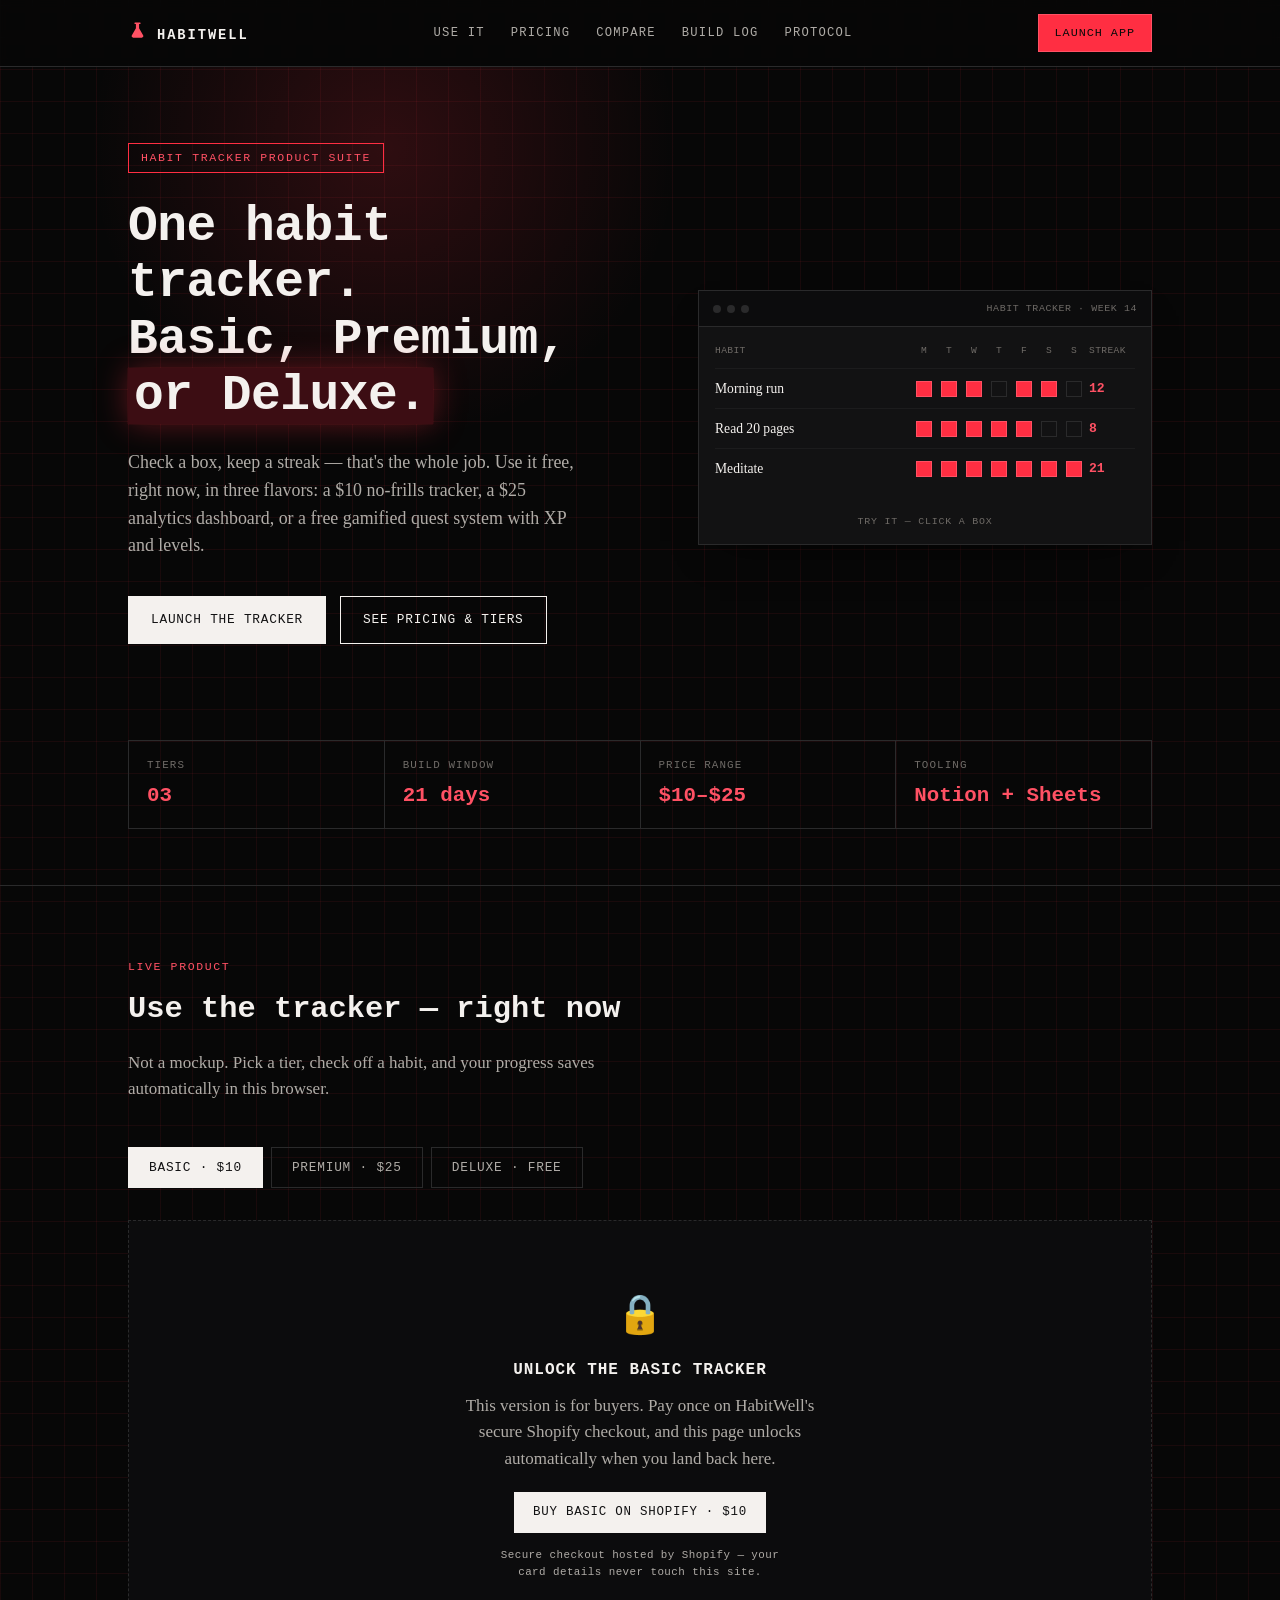
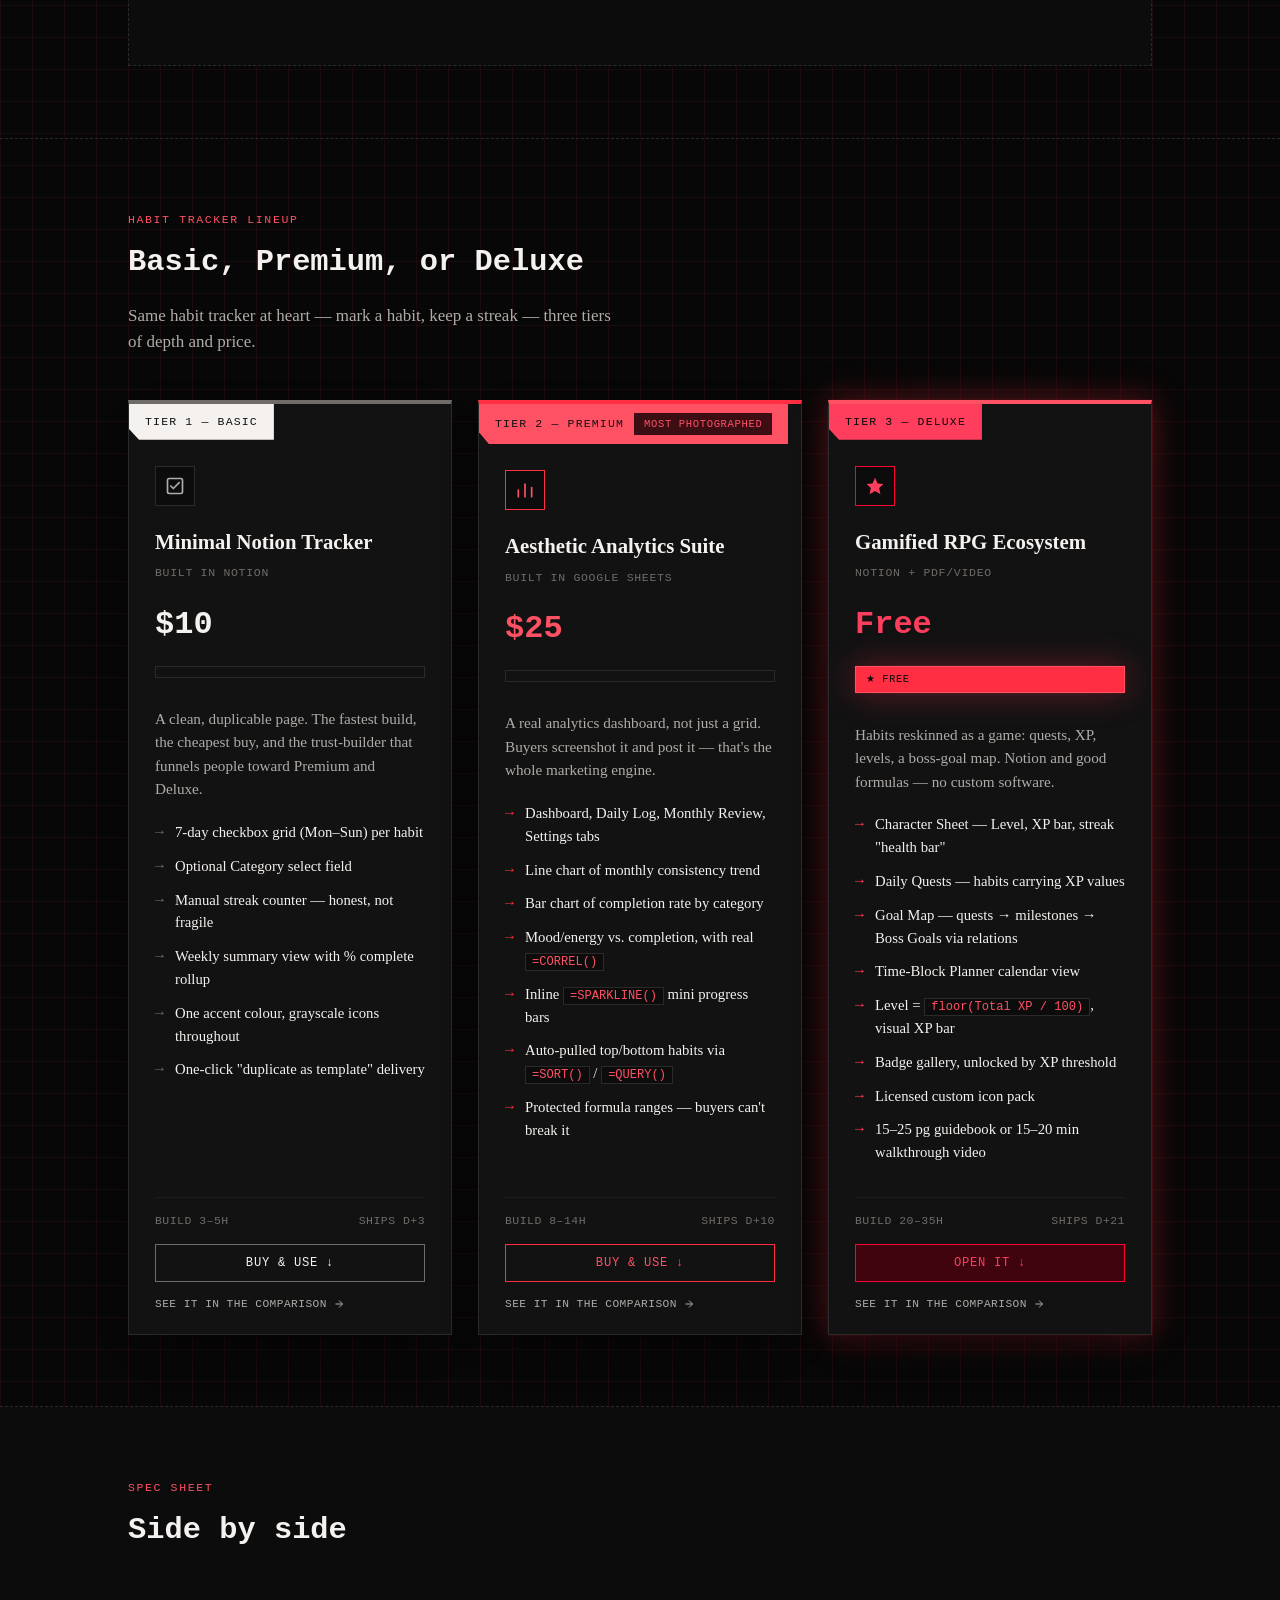
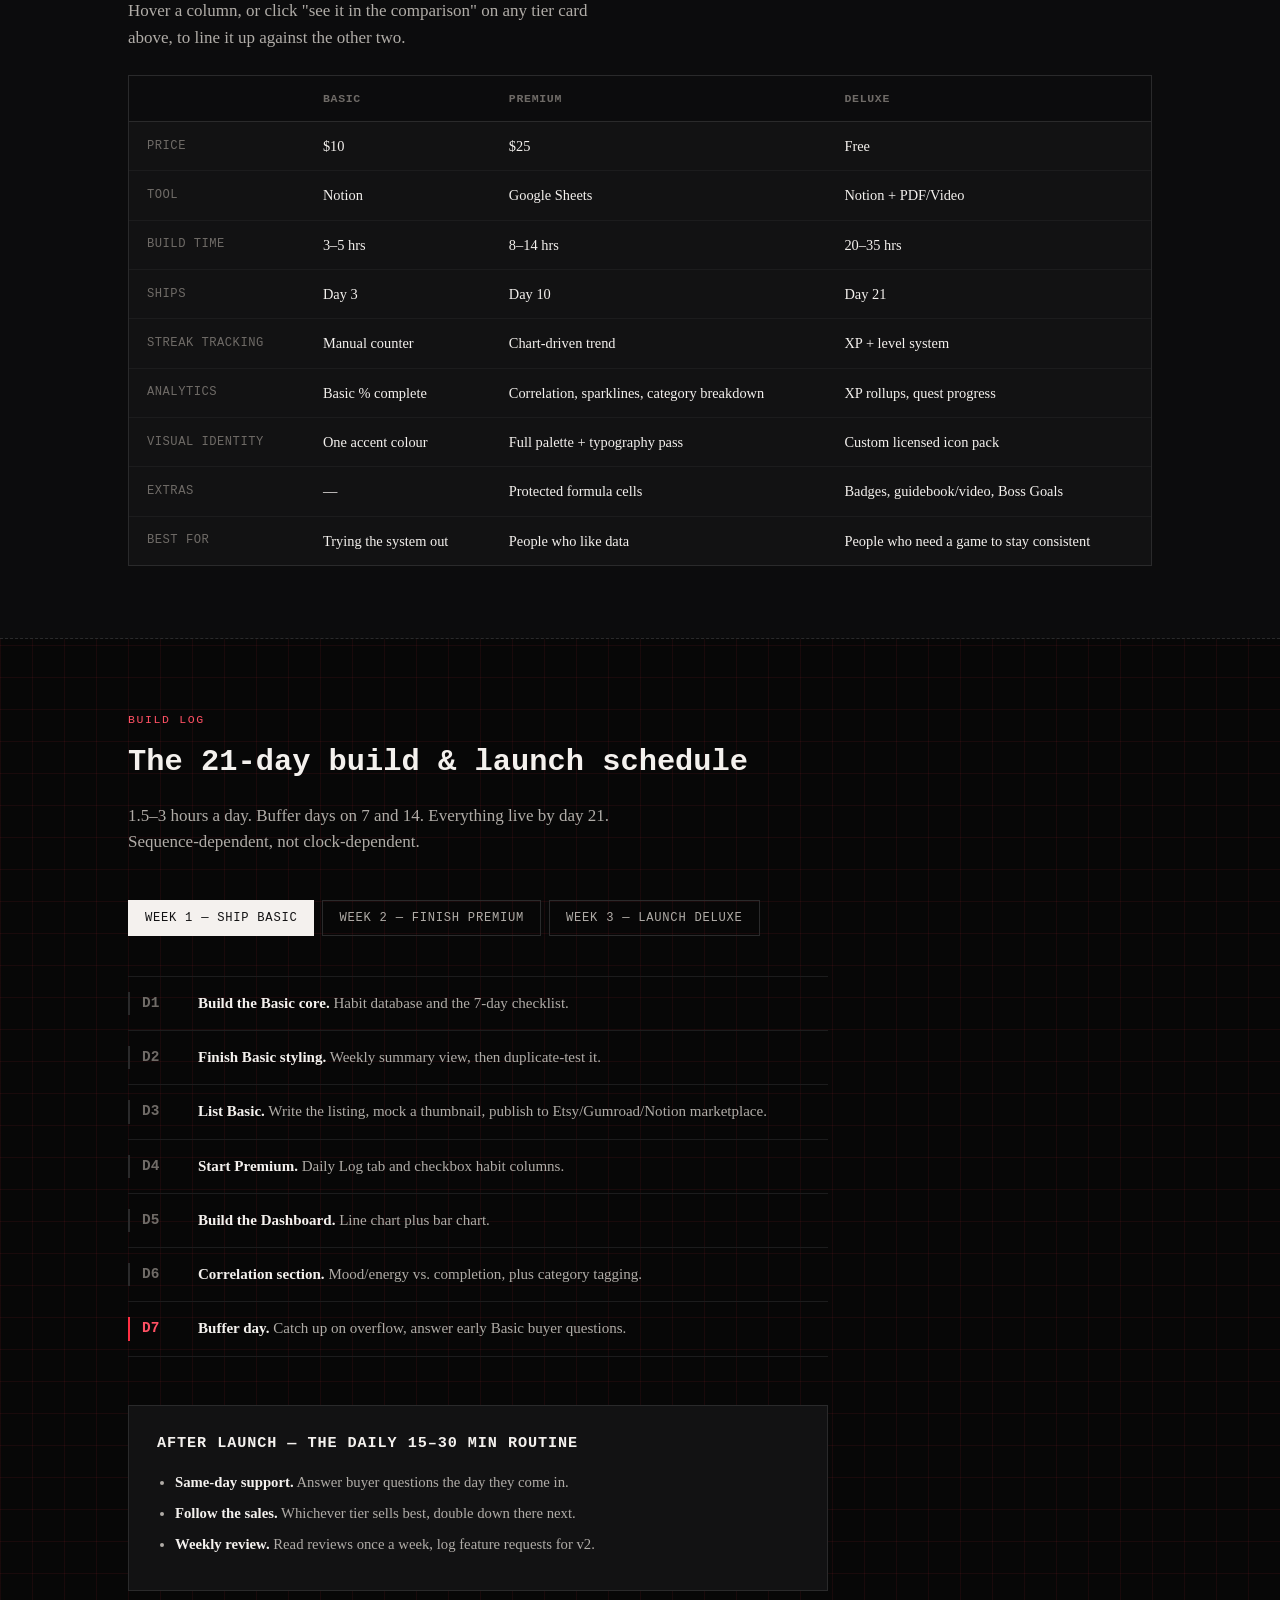
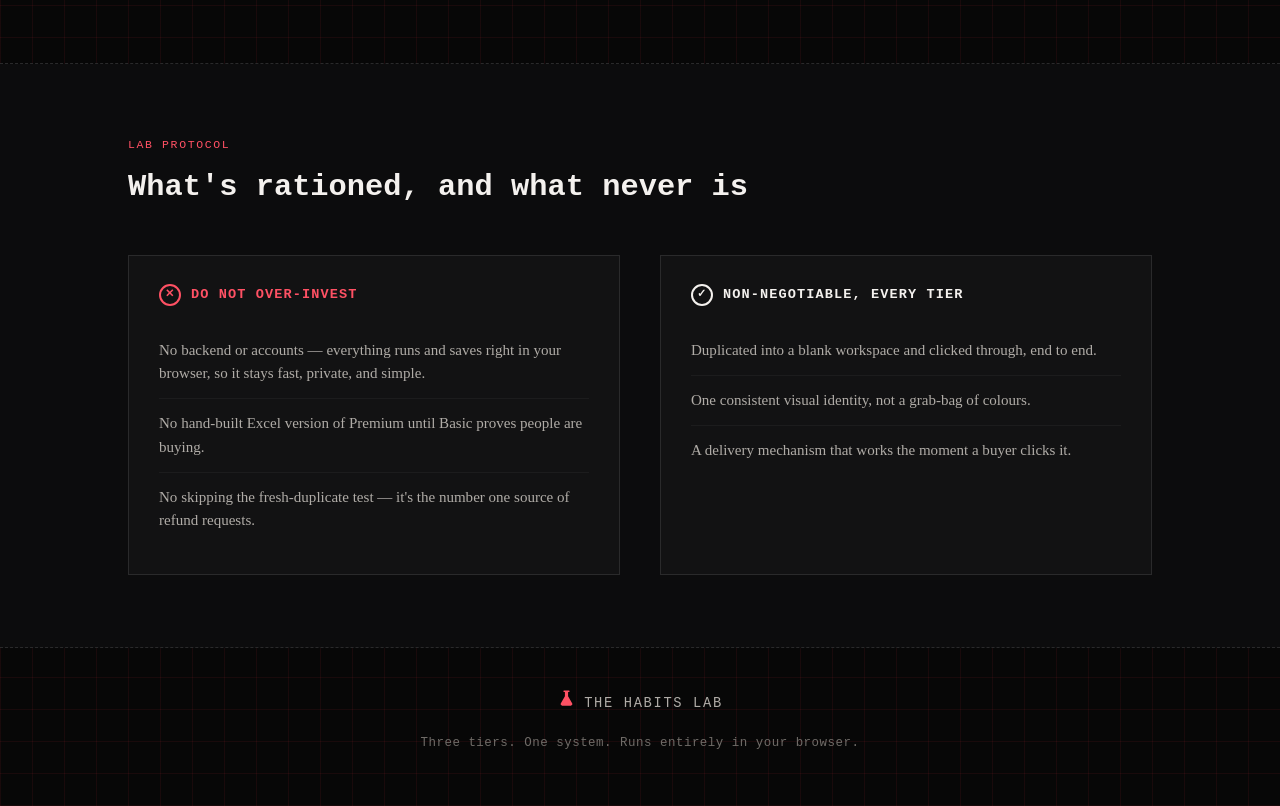
==== commit 6a3388cf: "Make Deluxe free and open to everyone Deluxe no longer requires a Shopify purchase — its gate never " ====
--- a/index.html
+++ b/index.html
@@ -4,7 +4,7 @@
 <meta charset="UTF-8">
 <meta name="viewport" content="width=device-width, initial-scale=1.0">
 <title>HabitWell — Habit Tracker: Basic, Premium &amp; Deluxe</title>
-<meta name="description" content="HabitWell habit tracker, in three tiers: a $10 no-frills checklist, a $25 analytics dashboard, and a $50 gamified Deluxe system. Try it free, unlock with a real purchase.">
+<meta name="description" content="HabitWell habit tracker, in three tiers: a $10 no-frills checklist, a $25 analytics dashboard, and a free gamified Deluxe system. Try it free, unlock with a real purchase.">
 <link rel="icon" href="data:image/svg+xml,<svg xmlns=%22http://www.w3.org/2000/svg%22 viewBox=%220 0 24 24%22><rect width=%2224%22 height=%2224%22 rx=%224%22 fill=%22%23070707%22/><path fill=%22%23ff2e42%22 d=%22M9 3a1 1 0 1 0 0 2h1v5.28L4.9 19.2A2 2 0 0 0 6.6 22.3h10.8a2 2 0 0 0 1.7-3.1L14 10.28V5h1a1 1 0 1 0 0-2H9z%22/></svg>">
 <style>
 
@@ -357,6 +357,7 @@
   .tier-card.locked-out { opacity: 0.6; filter: grayscale(0.5); }
   .tier-card.locked-out:hover { transform: none; }
   .tier-card.owned-active { border-top-color: var(--accent-strong); box-shadow: var(--shadow), var(--glow); }
+  .tier-card.upgrade-available { border-top-color: var(--gold); }
 
   .plan-badge {
     display: inline-block;
@@ -370,6 +371,7 @@
   }
   .plan-badge.active { background: var(--accent); border-color: var(--accent-strong); color: var(--accent-ink); box-shadow: var(--glow); }
   .plan-badge.locked { background: var(--paper-alt); border-color: var(--line); color: var(--ink-faint); }
+  .plan-badge.upgrade { background: var(--gold-tint); border-color: var(--gold); color: var(--gold-strong); }
   .tier-card:nth-child(1) { animation-delay: 0s; }
   .tier-card:nth-child(2) { animation-delay: 0.08s; }
   .tier-card:nth-child(3) { animation-delay: 0.16s; }
@@ -500,6 +502,7 @@
   .tier-card.tier-deluxe .tier-demo-btn:disabled:hover { background: var(--gold-tint); color: var(--gold-strong); box-shadow: none; }
 
   .tier-gate.blocked { border-color: var(--ink-faint); }
+  .tier-gate.upgrade { border-color: var(--gold); }
 
   .tier-compare-link {
     display: inline-flex;
@@ -857,7 +860,7 @@
           <h1>One habit tracker.<br>Basic, Premium, <em>or Deluxe.</em></h1>
           <p class="hero-sub">
             Check a box, keep a streak — that's the whole job. Use it free, right now, in three
-            flavors: a $10 no-frills tracker, a $25 analytics dashboard, or a $50 gamified quest
+            flavors: a $10 no-frills tracker, a $25 analytics dashboard, or a free gamified quest
             system with XP and levels.
           </p>
           <div class="hero-actions">
@@ -913,7 +916,7 @@
       <div class="spec-sheet">
         <div class="spec-cell"><span class="spec-k">Tiers</span><span class="spec-v">03</span></div>
         <div class="spec-cell"><span class="spec-k">Build window</span><span class="spec-v" data-count-to="21" data-suffix=" days">21 days</span></div>
-        <div class="spec-cell"><span class="spec-k">Price range</span><span class="spec-v">$10–$50</span></div>
+        <div class="spec-cell"><span class="spec-k">Price range</span><span class="spec-v">$10–$25</span></div>
         <div class="spec-cell"><span class="spec-k">Tooling</span><span class="spec-v">Notion + Sheets</span></div>
       </div>
     </div>
@@ -932,7 +935,7 @@
       <div class="app-tabs" role="tablist" aria-label="Choose a tracker tier">
         <button type="button" class="app-tab active" id="app-tab-basic" data-app="basic" role="tab" aria-selected="true" aria-controls="app-panel-basic">Basic · $10</button>
         <button type="button" class="app-tab" id="app-tab-premium" data-app="premium" role="tab" aria-selected="false" aria-controls="app-panel-premium">Premium · $25</button>
-        <button type="button" class="app-tab" id="app-tab-deluxe" data-app="deluxe" role="tab" aria-selected="false" aria-controls="app-panel-deluxe">Deluxe · $50</button>
+        <button type="button" class="app-tab" id="app-tab-deluxe" data-app="deluxe" role="tab" aria-selected="false" aria-controls="app-panel-deluxe">Deluxe · Free</button>
       </div>
 
       <div class="app-panel active" id="app-panel-basic" role="tabpanel" aria-labelledby="app-tab-basic">
@@ -1170,6 +1173,7 @@
         <span class="section-kicker">Habit tracker lineup</span>
         <h2 class="section-title">Basic, Premium, or Deluxe</h2>
         <p class="section-sub">Same habit tracker at heart — mark a habit, keep a streak — three tiers of depth and price.</p>
+        <p class="hint" id="plan-status" style="display:none;text-align:left;margin-top:14px;padding:10px 16px;border:1px solid var(--accent);background:var(--accent-tint);color:var(--ink);"></p>
       </div>
 
       <div class="tier-grid">
@@ -1233,7 +1237,7 @@
             </div>
             <h3 class="tier-name">Gamified RPG Ecosystem</h3>
             <div class="tier-tool">Notion + PDF/Video</div>
-            <div class="tier-price">$50</div>
+            <div class="tier-price">Free</div>
             <span class="plan-badge" id="dlx-plan-badge" hidden></span>
             <p class="tier-desc">Habits reskinned as a game: quests, XP, levels, a boss-goal map. Notion and good formulas — no custom software.</p>
             <ul class="tier-features">
@@ -1269,7 +1273,7 @@
             <tr><th>&nbsp;</th><th data-col="1">Basic</th><th data-col="2">Premium</th><th data-col="3">Deluxe</th></tr>
           </thead>
           <tbody>
-            <tr><td>Price</td><td class="num" data-col="1">$10</td><td class="num" data-col="2">$25</td><td class="num" data-col="3">$50</td></tr>
+            <tr><td>Price</td><td class="num" data-col="1">$10</td><td class="num" data-col="2">$25</td><td class="num" data-col="3">Free</td></tr>
             <tr><td>Tool</td><td data-col="1">Notion</td><td data-col="2">Google Sheets</td><td data-col="3">Notion + PDF/Video</td></tr>
             <tr><td>Build time</td><td class="num" data-col="1">3–5 hrs</td><td class="num" data-col="2">8–14 hrs</td><td class="num" data-col="3">20–35 hrs</td></tr>
             <tr><td>Ships</td><td data-col="1">Day 3</td><td data-col="2">Day 10</td><td data-col="3">Day 21</td></tr>
@@ -1519,21 +1523,45 @@
 
     // ---------- Purchase gate (per tier, remembered on this device) ----------
     // Plans are exclusive: buying one tier locks the other two so the same
-    // person can't also buy — and can't be double-charged for — a second one.
+    // Tiers stack: owning Basic doesn't block buying Premium or Deluxe later —
+    // it just relabels them as an "Upgrade" instead of a plain "Unlock". Each
+    // tier still requires its own separate Shopify purchase to open.
     const TIER_LABELS = { basic: "Basic", premium: "Premium", deluxe: "Deluxe" };
     const TIER_GATE_NOUN = { basic: "the Basic tracker", premium: "the Premium dashboard", deluxe: "the Deluxe RPG" };
-    function isUnlocked(tier) { return localStorage.getItem("habitslab_purchased_" + tier) === "true"; }
-    function ownedTier() { return ["basic", "premium", "deluxe"].find(isUnlocked) || null; }
+    const TIER_PRICE = { basic: 10, premium: 25, deluxe: 0 };
+    const TIER_RANK = { basic: 1, premium: 2, deluxe: 3 };
+    const FREE_TIERS = ["deluxe"]; // Deluxe is free and open to everyone — no purchase needed.
+    function isPaidOwned(tier) { return localStorage.getItem("habitslab_purchased_" + tier) === "true"; }
+    function isUnlocked(tier) { return FREE_TIERS.includes(tier) || isPaidOwned(tier); }
+    // Only paid tiers count toward "current plan" / upgrade ranking — Deluxe
+    // being free for everyone shouldn't make it look like everyone's top tier.
+    function ownedTiers() { return ["basic", "premium"].filter(isPaidOwned); }
+    function highestOwnedTier() {
+      const owned = ownedTiers();
+      if (!owned.length) return null;
+      return owned.reduce((a, b) => (TIER_RANK[b] > TIER_RANK[a] ? b : a));
+    }
+
+    function renderPlanStatus() {
+      const el = document.getElementById("plan-status");
+      if (!el) return;
+      const owned = ownedTiers();
+      if (!owned.length) { el.style.display = "none"; return; }
+      const highest = highestOwnedTier();
+      const extra = owned.length - 1;
+      el.textContent = "Your current plan: " + TIER_LABELS[highest] + (extra > 0 ? " (+ " + extra + " more owned)" : "");
+      el.style.display = "block";
+    }
 
     function applyGateState(tier) {
       const prefix = TIER_KEYS_LOOKUP[tier];
       const gate = document.getElementById(prefix + "-gate");
       const content = document.getElementById(prefix + "-content");
       const unlocked = isUnlocked(tier);
-      const owned = ownedTier();
-      const blocked = !unlocked && owned && owned !== tier;
-
-      if (gate) { gate.classList.toggle("hidden", unlocked); gate.classList.toggle("blocked", blocked); }
+      const highest = highestOwnedTier();
+      const isUpgrade = !unlocked && highest && TIER_RANK[tier] > TIER_RANK[highest];
+
+      if (gate) { gate.classList.toggle("hidden", unlocked); gate.classList.toggle("upgrade", isUpgrade); }
       if (content) content.classList.toggle("unlocked", unlocked);
 
       const icon = document.getElementById(prefix + "-gate-icon");
@@ -1541,35 +1569,36 @@
       const desc = document.getElementById(prefix + "-gate-desc");
       const buyBtn = document.getElementById(prefix + "-buy-btn");
       const hint = document.getElementById(prefix + "-gate-hint");
-      if (blocked) {
-        if (icon) icon.textContent = "🚫";
-        if (title) title.textContent = TIER_LABELS[tier] + " is locked";
-        if (desc) desc.textContent = "You already have an active plan (" + TIER_LABELS[owned] + "). HabitWell plans are exclusive — one active tier per purchase.";
-        if (buyBtn) buyBtn.style.display = "none";
-        if (hint) hint.textContent = "Want to switch to " + TIER_LABELS[tier] + " instead? Contact support.";
+      if (isUpgrade) {
+        if (icon) icon.textContent = "⬆️";
+        if (title) title.textContent = "Upgrade to " + TIER_LABELS[tier];
+        if (desc) desc.textContent = "You're currently on " + TIER_LABELS[highest] + ". Upgrade to " + TIER_LABELS[tier] + " on Shopify to unlock " + TIER_GATE_NOUN[tier] + ".";
+        if (buyBtn) { buyBtn.style.display = ""; buyBtn.href = shopifyCheckoutUrl(tier); buyBtn.textContent = "Upgrade to " + TIER_LABELS[tier] + " · $" + TIER_PRICE[tier]; }
+        if (hint) hint.textContent = "Secure checkout hosted by Shopify — your card details never touch this site.";
       } else {
         if (icon) icon.textContent = "🔒";
         if (title) title.textContent = "Unlock " + TIER_GATE_NOUN[tier];
         if (desc) desc.textContent = "This version is for buyers. Pay once on HabitWell's secure Shopify checkout, and this page unlocks automatically when you land back here.";
-        if (buyBtn) { buyBtn.style.display = ""; buyBtn.href = shopifyCheckoutUrl(tier); }
+        if (buyBtn) { buyBtn.style.display = ""; buyBtn.href = shopifyCheckoutUrl(tier); buyBtn.textContent = "Buy " + TIER_LABELS[tier] + " on Shopify · $" + TIER_PRICE[tier]; }
         if (hint) hint.textContent = "Secure checkout hosted by Shopify — your card details never touch this site.";
       }
 
       const card = document.querySelector(".tier-card.tier-" + tier);
       const cardBtn = document.querySelector('.tier-demo-btn[data-launch="' + tier + '"]');
       const badge = document.getElementById(prefix + "-plan-badge");
-      if (card) { card.classList.toggle("locked-out", blocked); card.classList.toggle("owned-active", unlocked); }
+      if (card) { card.classList.toggle("owned-active", unlocked); card.classList.toggle("upgrade-available", isUpgrade); card.classList.remove("locked-out"); }
       if (cardBtn) {
-        cardBtn.disabled = blocked;
-        cardBtn.textContent = unlocked ? "Open it ↓" : blocked ? "Locked" : "Buy & use ↓";
+        cardBtn.disabled = false;
+        cardBtn.textContent = unlocked ? "Open it ↓" : isUpgrade ? "Upgrade ↓" : "Buy & use ↓";
       }
       if (badge) {
-        if (unlocked) { badge.textContent = "✓ Active Plan"; badge.className = "plan-badge active"; badge.hidden = false; }
-        else if (blocked) { badge.textContent = "🔒 Locked"; badge.className = "plan-badge locked"; badge.hidden = false; }
+        if (FREE_TIERS.includes(tier)) { badge.textContent = "★ Free"; badge.className = "plan-badge active"; badge.hidden = false; }
+        else if (unlocked) { badge.textContent = "✓ Active Plan"; badge.className = "plan-badge active"; badge.hidden = false; }
+        else if (isUpgrade) { badge.textContent = "⬆ Upgrade available"; badge.className = "plan-badge upgrade"; badge.hidden = false; }
         else { badge.hidden = true; }
       }
     }
-    function refreshAllGates() { Object.keys(TIER_KEYS_LOOKUP).forEach(applyGateState); }
+    function refreshAllGates() { Object.keys(TIER_KEYS_LOOKUP).forEach(applyGateState); renderPlanStatus(); }
     function unlockTier(tier) {
       localStorage.setItem("habitslab_purchased_" + tier, "true");
       refreshAllGates();
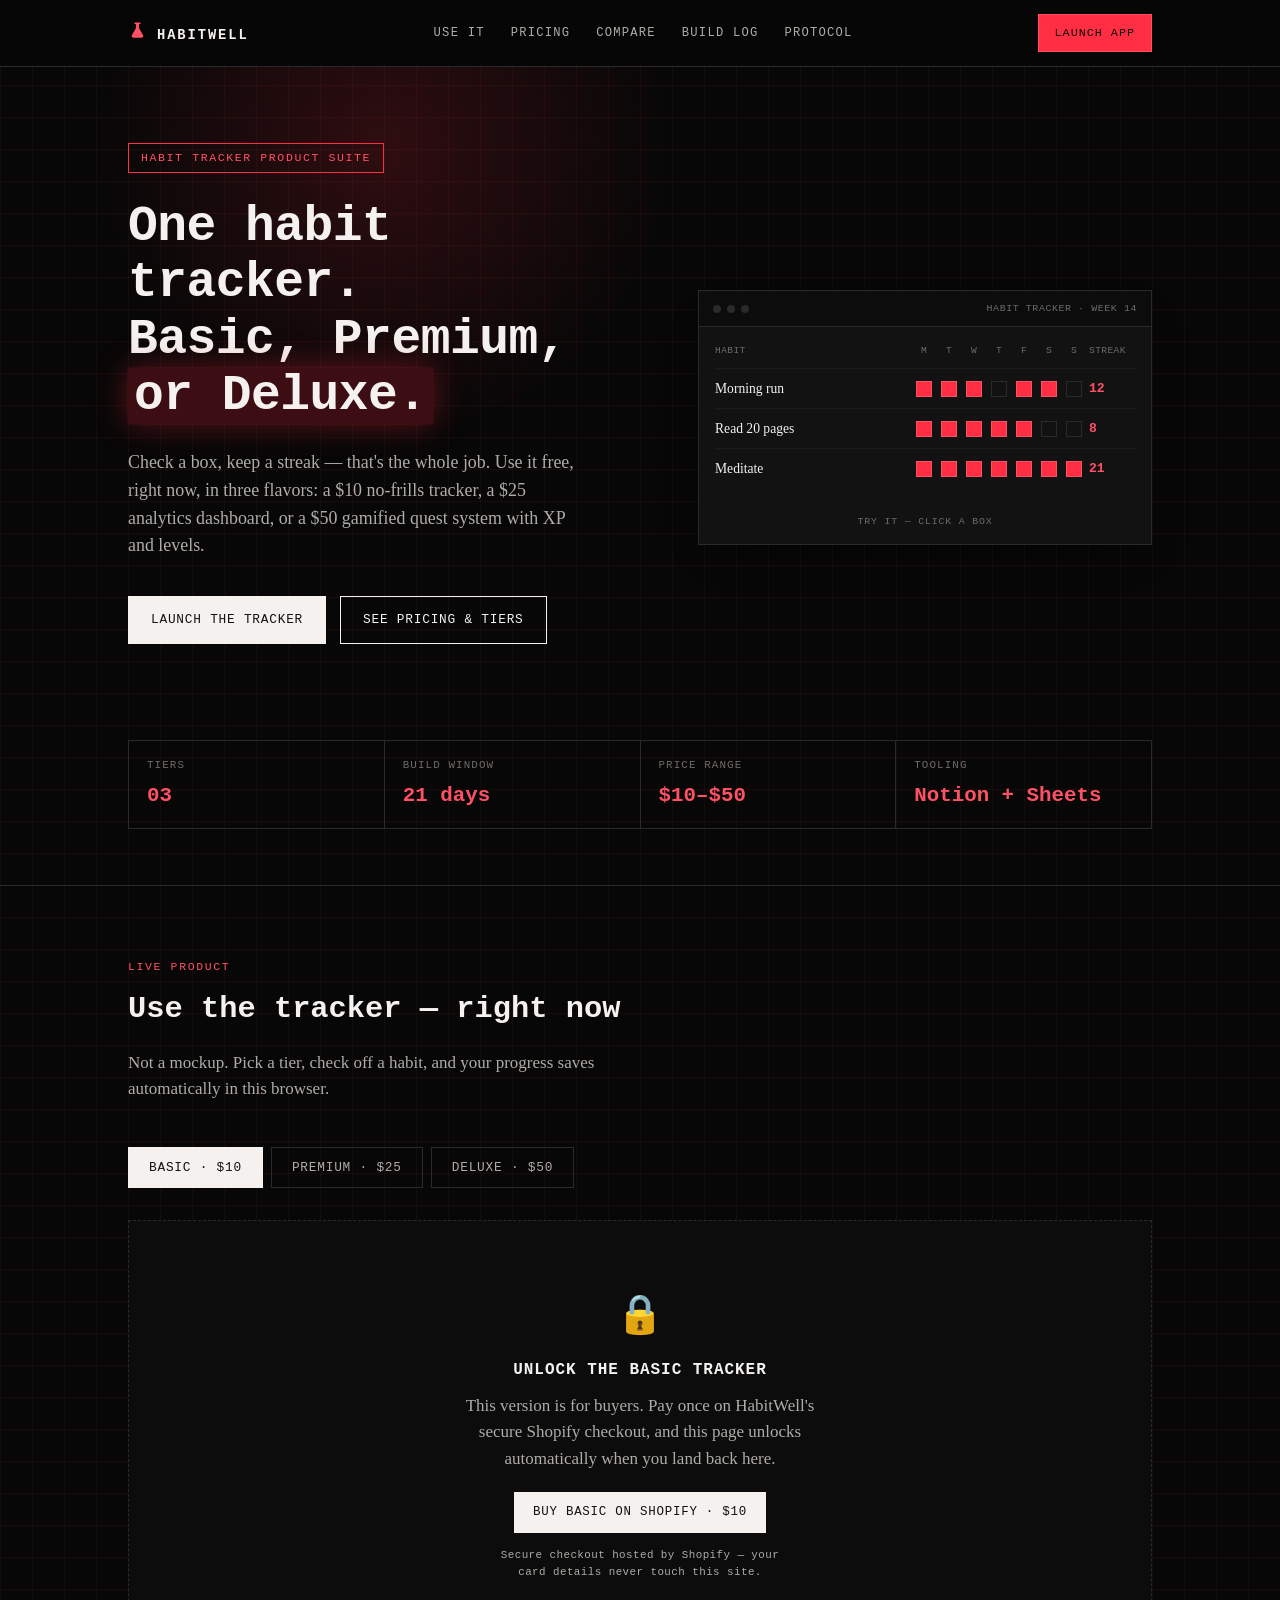
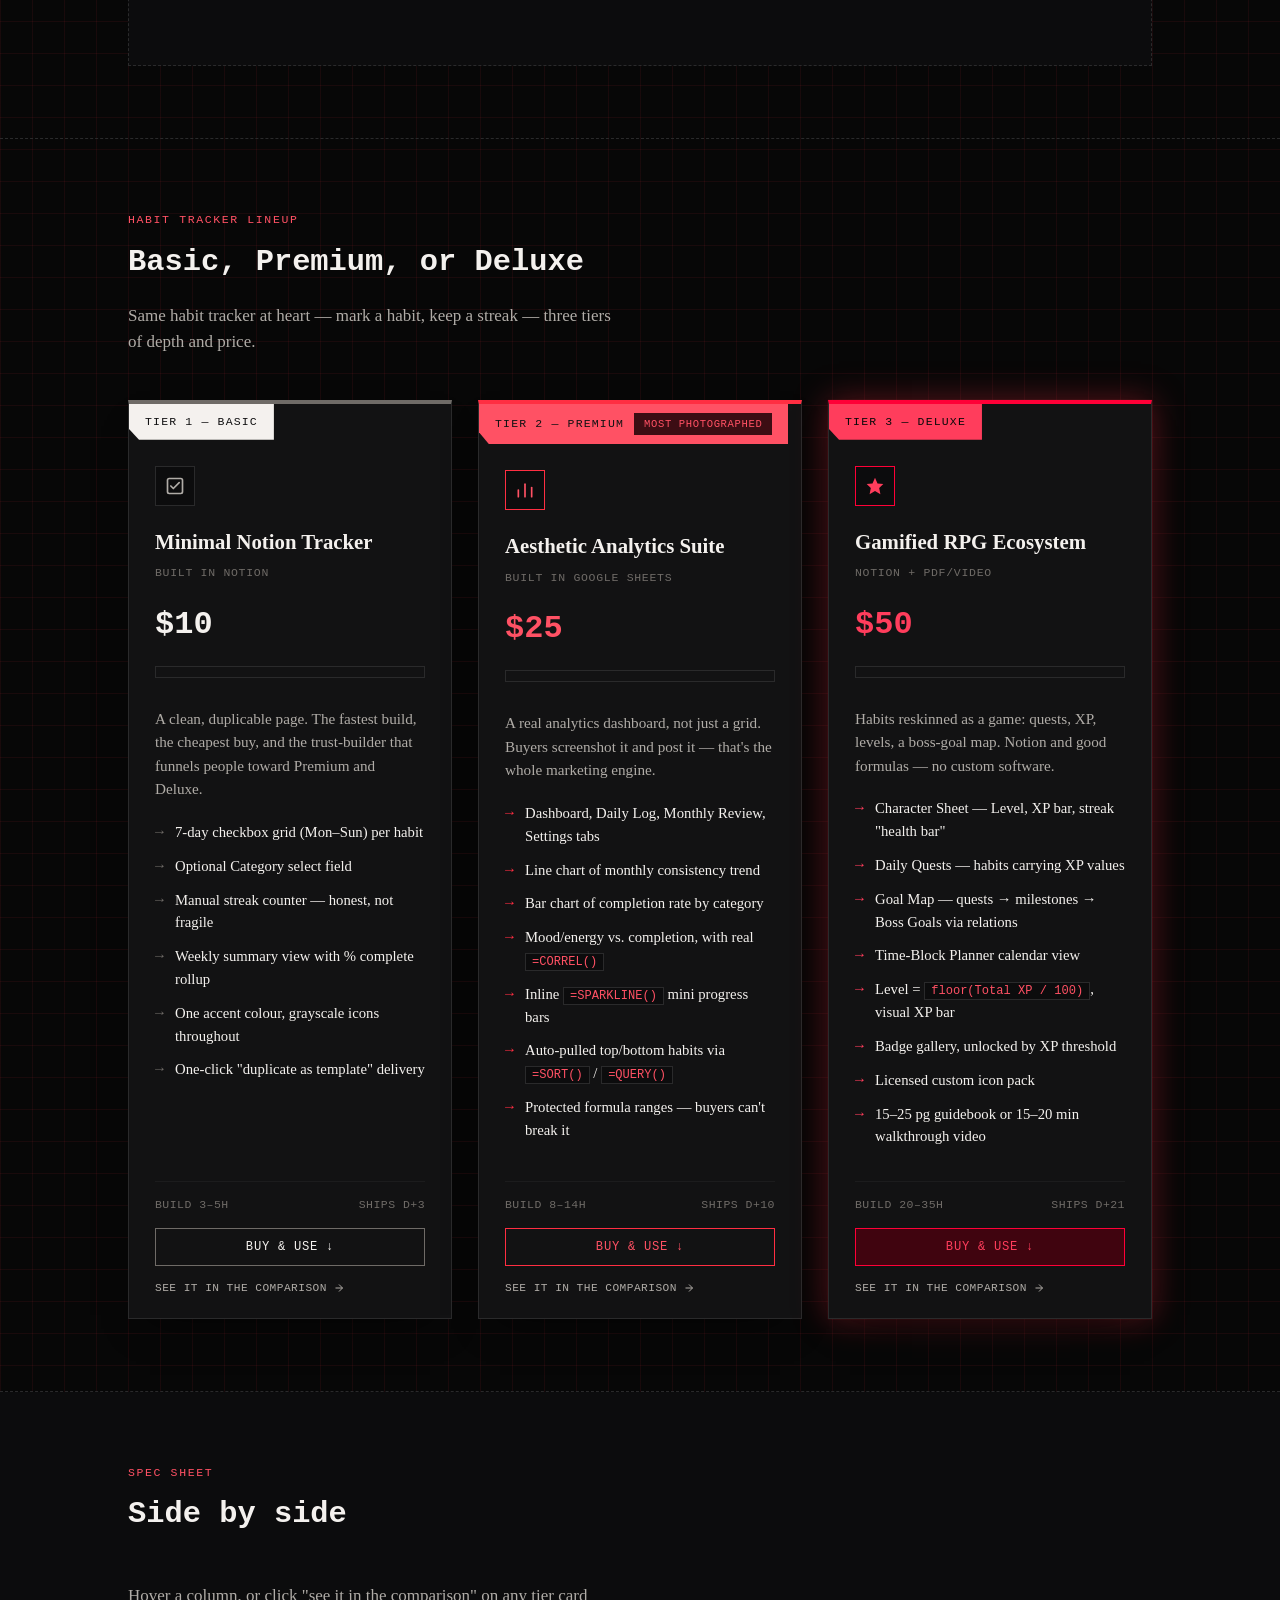
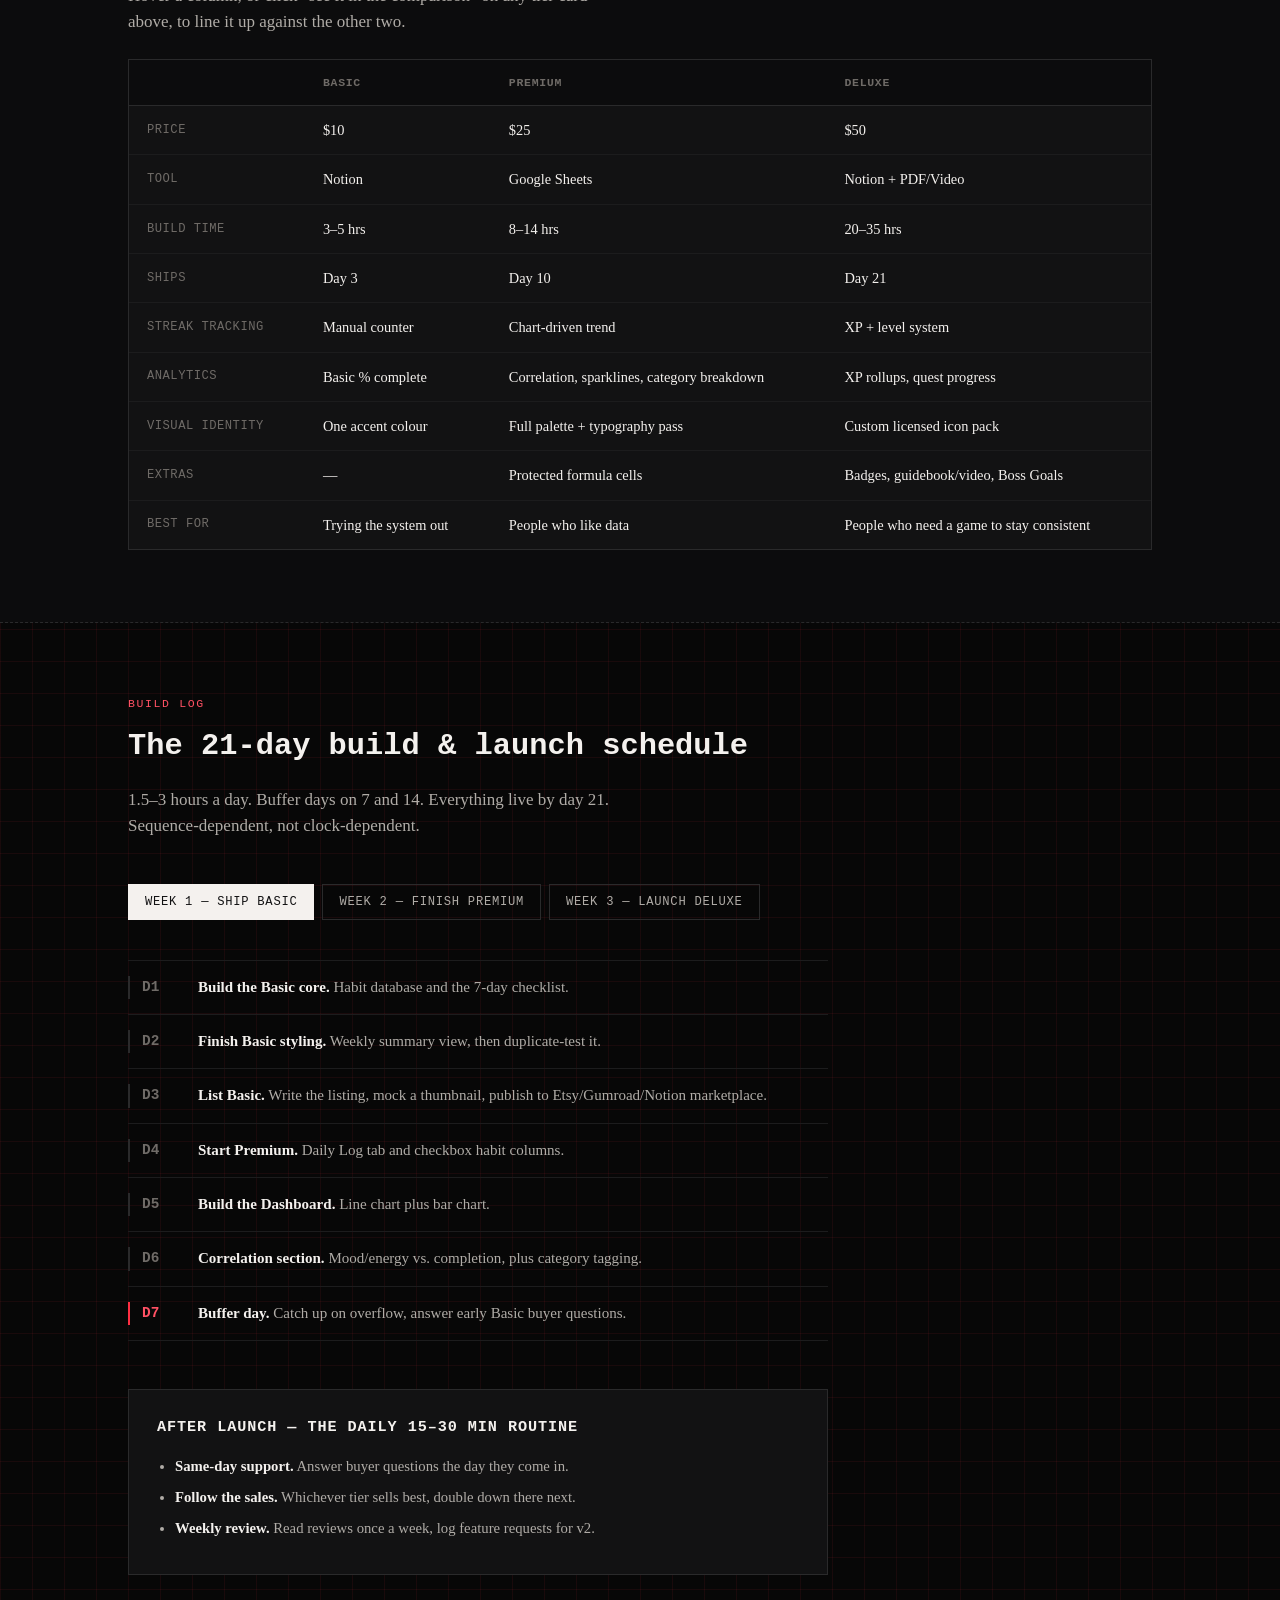
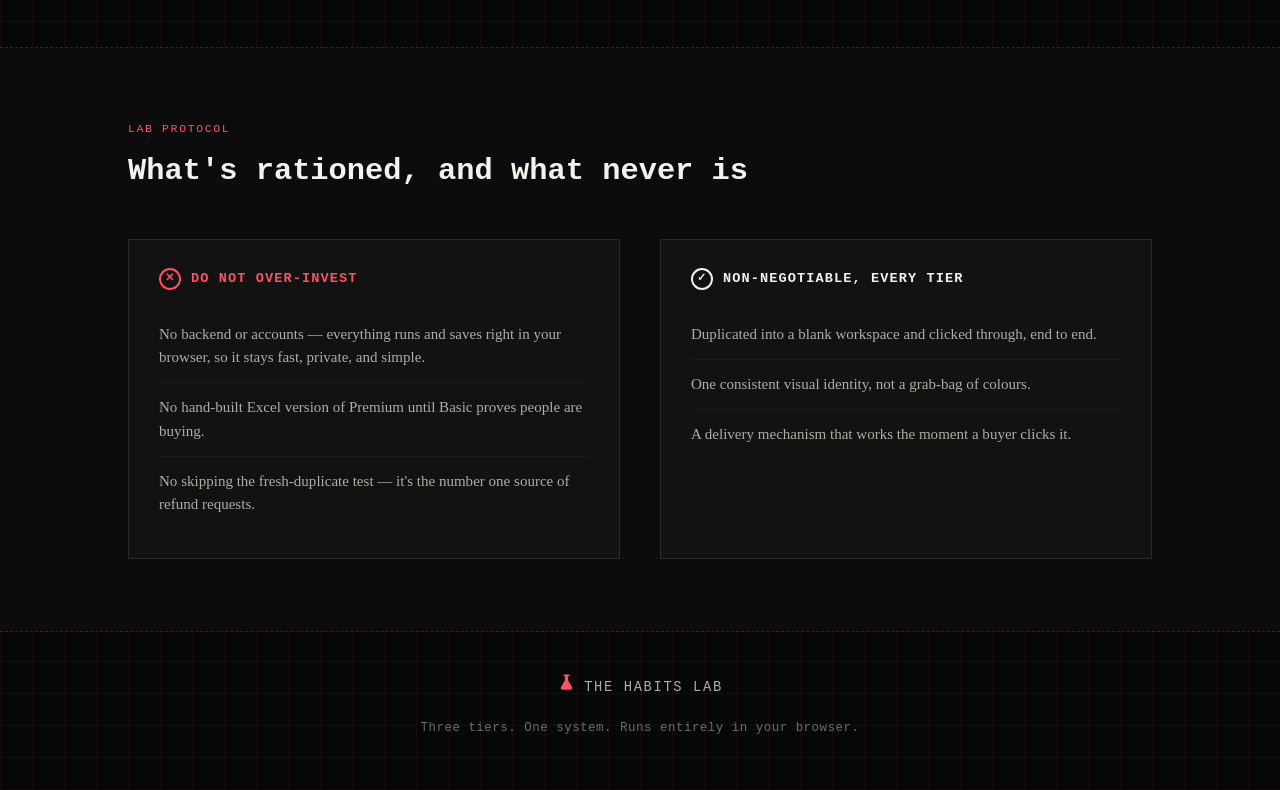
==== commit 9f01a26e: "Revert Deluxe to paid-for-public, add a private owner-only bypass Deluxe is back to \$50 and locked " ====
--- a/index.html
+++ b/index.html
@@ -4,7 +4,7 @@
 <meta charset="UTF-8">
 <meta name="viewport" content="width=device-width, initial-scale=1.0">
 <title>HabitWell — Habit Tracker: Basic, Premium &amp; Deluxe</title>
-<meta name="description" content="HabitWell habit tracker, in three tiers: a $10 no-frills checklist, a $25 analytics dashboard, and a free gamified Deluxe system. Try it free, unlock with a real purchase.">
+<meta name="description" content="HabitWell habit tracker, in three tiers: a $10 no-frills checklist, a $25 analytics dashboard, and a $50 gamified Deluxe system. Try it free, unlock with a real purchase.">
 <link rel="icon" href="data:image/svg+xml,<svg xmlns=%22http://www.w3.org/2000/svg%22 viewBox=%220 0 24 24%22><rect width=%2224%22 height=%2224%22 rx=%224%22 fill=%22%23070707%22/><path fill=%22%23ff2e42%22 d=%22M9 3a1 1 0 1 0 0 2h1v5.28L4.9 19.2A2 2 0 0 0 6.6 22.3h10.8a2 2 0 0 0 1.7-3.1L14 10.28V5h1a1 1 0 1 0 0-2H9z%22/></svg>">
 <style>
 
@@ -860,7 +860,7 @@
           <h1>One habit tracker.<br>Basic, Premium, <em>or Deluxe.</em></h1>
           <p class="hero-sub">
             Check a box, keep a streak — that's the whole job. Use it free, right now, in three
-            flavors: a $10 no-frills tracker, a $25 analytics dashboard, or a free gamified quest
+            flavors: a $10 no-frills tracker, a $25 analytics dashboard, or a $50 gamified quest
             system with XP and levels.
           </p>
           <div class="hero-actions">
@@ -916,7 +916,7 @@
       <div class="spec-sheet">
         <div class="spec-cell"><span class="spec-k">Tiers</span><span class="spec-v">03</span></div>
         <div class="spec-cell"><span class="spec-k">Build window</span><span class="spec-v" data-count-to="21" data-suffix=" days">21 days</span></div>
-        <div class="spec-cell"><span class="spec-k">Price range</span><span class="spec-v">$10–$25</span></div>
+        <div class="spec-cell"><span class="spec-k">Price range</span><span class="spec-v">$10–$50</span></div>
         <div class="spec-cell"><span class="spec-k">Tooling</span><span class="spec-v">Notion + Sheets</span></div>
       </div>
     </div>
@@ -935,7 +935,7 @@
       <div class="app-tabs" role="tablist" aria-label="Choose a tracker tier">
         <button type="button" class="app-tab active" id="app-tab-basic" data-app="basic" role="tab" aria-selected="true" aria-controls="app-panel-basic">Basic · $10</button>
         <button type="button" class="app-tab" id="app-tab-premium" data-app="premium" role="tab" aria-selected="false" aria-controls="app-panel-premium">Premium · $25</button>
-        <button type="button" class="app-tab" id="app-tab-deluxe" data-app="deluxe" role="tab" aria-selected="false" aria-controls="app-panel-deluxe">Deluxe · Free</button>
+        <button type="button" class="app-tab" id="app-tab-deluxe" data-app="deluxe" role="tab" aria-selected="false" aria-controls="app-panel-deluxe">Deluxe · $50</button>
       </div>
 
       <div class="app-panel active" id="app-panel-basic" role="tabpanel" aria-labelledby="app-tab-basic">
@@ -1237,7 +1237,7 @@
             </div>
             <h3 class="tier-name">Gamified RPG Ecosystem</h3>
             <div class="tier-tool">Notion + PDF/Video</div>
-            <div class="tier-price">Free</div>
+            <div class="tier-price">$50</div>
             <span class="plan-badge" id="dlx-plan-badge" hidden></span>
             <p class="tier-desc">Habits reskinned as a game: quests, XP, levels, a boss-goal map. Notion and good formulas — no custom software.</p>
             <ul class="tier-features">
@@ -1273,7 +1273,7 @@
             <tr><th>&nbsp;</th><th data-col="1">Basic</th><th data-col="2">Premium</th><th data-col="3">Deluxe</th></tr>
           </thead>
           <tbody>
-            <tr><td>Price</td><td class="num" data-col="1">$10</td><td class="num" data-col="2">$25</td><td class="num" data-col="3">Free</td></tr>
+            <tr><td>Price</td><td class="num" data-col="1">$10</td><td class="num" data-col="2">$25</td><td class="num" data-col="3">$50</td></tr>
             <tr><td>Tool</td><td data-col="1">Notion</td><td data-col="2">Google Sheets</td><td data-col="3">Notion + PDF/Video</td></tr>
             <tr><td>Build time</td><td class="num" data-col="1">3–5 hrs</td><td class="num" data-col="2">8–14 hrs</td><td class="num" data-col="3">20–35 hrs</td></tr>
             <tr><td>Ships</td><td data-col="1">Day 3</td><td data-col="2">Day 10</td><td data-col="3">Day 21</td></tr>
@@ -1522,20 +1522,24 @@
     }
 
     // ---------- Purchase gate (per tier, remembered on this device) ----------
-    // Plans are exclusive: buying one tier locks the other two so the same
     // Tiers stack: owning Basic doesn't block buying Premium or Deluxe later —
     // it just relabels them as an "Upgrade" instead of a plain "Unlock". Each
-    // tier still requires its own separate Shopify purchase to open.
+    // tier requires its own separate Shopify purchase to open — except a
+    // private owner bypass (see checkOwnerBypass below) for testing.
     const TIER_LABELS = { basic: "Basic", premium: "Premium", deluxe: "Deluxe" };
     const TIER_GATE_NOUN = { basic: "the Basic tracker", premium: "the Premium dashboard", deluxe: "the Deluxe RPG" };
-    const TIER_PRICE = { basic: 10, premium: 25, deluxe: 0 };
+    const TIER_PRICE = { basic: 10, premium: 25, deluxe: 50 };
     const TIER_RANK = { basic: 1, premium: 2, deluxe: 3 };
-    const FREE_TIERS = ["deluxe"]; // Deluxe is free and open to everyone — no purchase needed.
     function isPaidOwned(tier) { return localStorage.getItem("habitslab_purchased_" + tier) === "true"; }
-    function isUnlocked(tier) { return FREE_TIERS.includes(tier) || isPaidOwned(tier); }
-    // Only paid tiers count toward "current plan" / upgrade ranking — Deluxe
-    // being free for everyone shouldn't make it look like everyone's top tier.
-    function ownedTiers() { return ["basic", "premium"].filter(isPaidOwned); }
+    // Owner-only bypass: visiting the site once with ?owner=<OWNER_KEY> flips this
+    // permanently for this browser/device. Not real security — the key lives in
+    // this file's source, so anyone who reads it could use it too — it's a
+    // convenience switch for you to test/use paid tiers, not access control.
+    const OWNER_KEY = "habitwell-owner-2026";
+    function isOwnerUnlocked(tier) { return tier === "deluxe" && localStorage.getItem("habitslab_owner_deluxe") === "true"; }
+    function isUnlocked(tier) { return isPaidOwned(tier) || isOwnerUnlocked(tier); }
+    // Only real purchases count toward "current plan" / upgrade ranking.
+    function ownedTiers() { return ["basic", "premium", "deluxe"].filter(isPaidOwned); }
     function highestOwnedTier() {
       const owned = ownedTiers();
       if (!owned.length) return null;
@@ -1592,7 +1596,7 @@
         cardBtn.textContent = unlocked ? "Open it ↓" : isUpgrade ? "Upgrade ↓" : "Buy & use ↓";
       }
       if (badge) {
-        if (FREE_TIERS.includes(tier)) { badge.textContent = "★ Free"; badge.className = "plan-badge active"; badge.hidden = false; }
+        if (isOwnerUnlocked(tier) && !isPaidOwned(tier)) { badge.textContent = "★ Owner Access"; badge.className = "plan-badge active"; badge.hidden = false; }
         else if (unlocked) { badge.textContent = "✓ Active Plan"; badge.className = "plan-badge active"; badge.hidden = false; }
         else if (isUpgrade) { badge.textContent = "⬆ Upgrade available"; badge.className = "plan-badge upgrade"; badge.hidden = false; }
         else { badge.hidden = true; }
@@ -1605,6 +1609,21 @@
       const content = document.getElementById(TIER_KEYS_LOOKUP[tier] + "-content");
       if (content) content.querySelector("button, input, select, a")?.focus();
     }
+
+    // Visit once as ?owner=habitwell-owner-2026 to permanently unlock Deluxe on
+    // this device without paying. Change OWNER_KEY above to your own value —
+    // and keep in mind this file's source is visible to anyone, so it's a
+    // convenience toggle for you, not a secure gate.
+    (function checkOwnerBypass() {
+      const params = new URLSearchParams(window.location.search);
+      if (params.get("owner") === OWNER_KEY) {
+        localStorage.setItem("habitslab_owner_deluxe", "true");
+        params.delete("owner");
+        const query = params.toString();
+        history.replaceState({}, "", window.location.pathname + (query ? "?" + query : "") + window.location.hash);
+      }
+    })();
+
     refreshAllGates();
 
     // Shopify's Order status page redirects back here as either:
